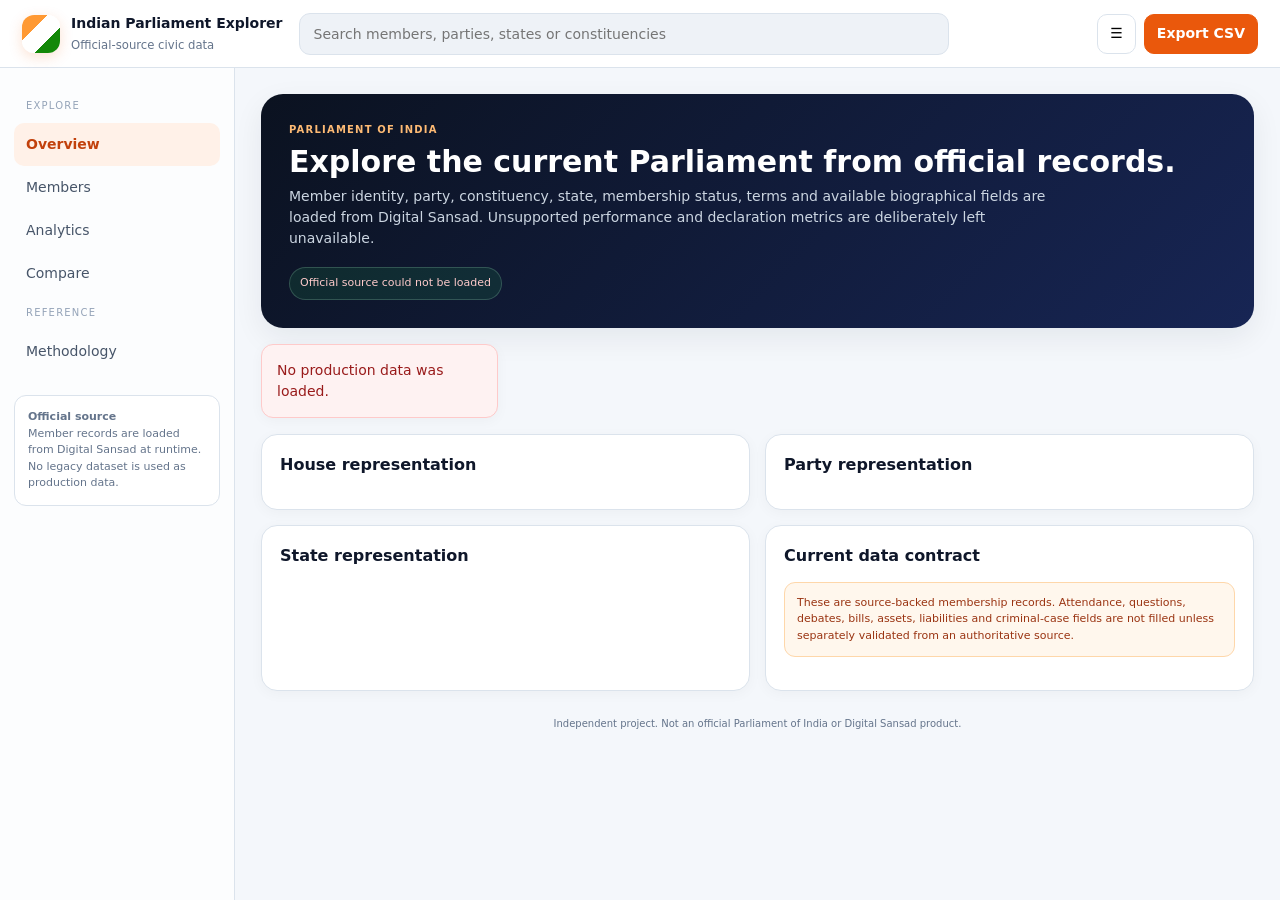
==== index.html @ aabf152f "feat: add parliamentary comparison dashboard" ====
<!doctype html>
<html lang="en">
<head>
<meta charset="utf-8">
<meta name="viewport" content="width=device-width,initial-scale=1">
<meta name="theme-color" content="#0b1220">
<title>Indian Parliament Explorer</title>
<style>
:root{--bg:#f4f7fb;--panel:#fff;--soft:#eef2f7;--text:#0f172a;--muted:#64748b;--line:#dbe3ec;--orange:#ea580c;--blue:#2563eb;--green:#15803d;--red:#dc2626;--shadow:0 10px 30px rgba(15,23,42,.07);--radius:16px}*{box-sizing:border-box}body{margin:0;background:var(--bg);color:var(--text);font:14px/1.5 Inter,system-ui,-apple-system,BlinkMacSystemFont,"Segoe UI",sans-serif}button,input,select{font:inherit}button{cursor:pointer}.top{height:68px;position:sticky;top:0;z-index:20;background:rgba(255,255,255,.94);backdrop-filter:blur(14px);border-bottom:1px solid var(--line);display:flex;align-items:center;gap:16px;padding:0 22px}.brand{display:flex;gap:11px;align-items:center;min-width:245px}.mark{width:38px;height:38px;border-radius:12px;background:linear-gradient(135deg,#ff9933 0 33%,#fff 33% 66%,#138808 66%);box-shadow:0 4px 14px rgba(234,88,12,.18)}.brand strong{display:block}.brand small{color:var(--muted)}.search{flex:1;max-width:650px}.search input{width:100%;height:42px;border:1px solid var(--line);border-radius:11px;background:var(--soft);padding:0 14px;outline:0}.actions{margin-left:auto;display:flex;gap:8px}.btn,.select{height:40px;border:1px solid var(--line);background:#fff;border-radius:10px;padding:0 12px}.btn.primary{background:var(--orange);border-color:var(--orange);color:#fff;font-weight:700}.shell{display:grid;grid-template-columns:235px 1fr;min-height:calc(100vh - 68px)}aside{position:sticky;top:68px;height:calc(100vh - 68px);padding:20px 14px;border-right:1px solid var(--line);background:rgba(255,255,255,.75)}.nav button{width:100%;border:0;background:transparent;text-align:left;padding:11px 12px;border-radius:10px;color:#475569}.nav button.active,.nav button:hover{background:#fff1e8;color:#c2410c;font-weight:700}.nav-label{font-size:10px;text-transform:uppercase;letter-spacing:.12em;color:#94a3b8;padding:10px 12px}.source-note{margin-top:22px;padding:13px;border:1px solid var(--line);background:#fff;border-radius:12px;font-size:11px;color:var(--muted)}main{padding:26px;min-width:0}.view{display:none}.view.active{display:block}.hero{background:linear-gradient(135deg,#0b1220,#172554);color:#fff;border-radius:22px;padding:28px;box-shadow:var(--shadow)}.eyebrow{font-size:10px;font-weight:800;text-transform:uppercase;letter-spacing:.12em;color:#fdba74}.hero h1{font-size:30px;line-height:1.1;margin:8px 0}.hero p{max-width:760px;color:#cbd5e1;margin:0}.status{display:inline-flex;margin-top:18px;padding:7px 10px;border-radius:999px;background:rgba(34,197,94,.12);border:1px solid rgba(187,247,208,.2);color:#bbf7d0;font-size:11px}.grid{display:grid;gap:15px}.kpis{grid-template-columns:repeat(4,1fr);margin:16px 0}.two{grid-template-columns:1fr 1fr}.three{grid-template-columns:repeat(3,1fr)}.card{background:#fff;border:1px solid var(--line);border-radius:var(--radius);padding:18px;box-shadow:0 3px 14px rgba(15,23,42,.035)}.card h2{font-size:16px;margin:0 0 14px}.kpi-label{font-size:10px;text-transform:uppercase;letter-spacing:.08em;color:var(--muted);font-weight:800}.kpi-value{font-size:28px;font-weight:800;margin-top:4px}.kpi-sub{font-size:11px;color:var(--muted)}.bar{display:grid;grid-template-columns:125px 1fr 45px;gap:9px;align-items:center;margin:9px 0;font-size:12px}.compare-row{display:grid;grid-template-columns:minmax(110px,160px) 1fr;gap:10px;align-items:center;margin:11px 0}.compare-name{font-size:11px;font-weight:700;overflow:hidden;text-overflow:ellipsis;white-space:nowrap}.compare-bars{display:grid;gap:6px}.compare-bar{display:grid;grid-template-columns:24px 1fr 28px;gap:6px;align-items:center}.compare-bar-label{font-size:9px;color:var(--muted);font-weight:800}.compare-bar strong{font-size:10px;text-align:right}.unsupported{padding:12px;background:#f8fafc;border:1px dashed var(--line);border-radius:11px;color:var(--muted);font-size:11px}.track{height:8px;background:var(--soft);border-radius:99px;overflow:hidden}.fill{height:100%;background:var(--blue);border-radius:99px}.toolbar{display:flex;flex-wrap:wrap;gap:9px;margin:16px 0}.field{height:39px;border:1px solid var(--line);border-radius:9px;background:#fff;padding:0 10px;min-width:150px}.member-layout{display:grid;grid-template-columns:220px 1fr;gap:15px}.filters label{display:block;font-size:10px;text-transform:uppercase;letter-spacing:.06em;color:var(--muted);font-weight:800;margin:13px 0 6px}.filters input,.filters select{width:100%;height:38px;border:1px solid var(--line);border-radius:9px;background:#fff;padding:0 9px}.table-wrap{overflow:auto;background:#fff;border:1px solid var(--line);border-radius:14px}.table{width:100%;border-collapse:collapse;min-width:850px}.table th{background:#f8fafc;color:var(--muted);font-size:10px;text-transform:uppercase;text-align:left;padding:11px}.table td{padding:11px;border-top:1px solid #edf1f5;font-size:12px}.table tbody tr:hover{background:#fafafa}.pill{display:inline-flex;border-radius:999px;padding:4px 8px;background:#e8eefc;color:#1e40af;font-size:10px;font-weight:800}.cards{display:grid;grid-template-columns:repeat(auto-fill,minmax(240px,1fr));gap:13px}.member{cursor:pointer}.member:hover{transform:translateY(-2px);box-shadow:var(--shadow)}.member-top{display:flex;gap:11px}.avatar{width:45px;height:45px;border-radius:13px;display:grid;place-items:center;background:#172554;color:#fff;font-weight:800;flex:none}.member h3{font-size:14px;margin:0}.muted{color:var(--muted);font-size:11px}.stats{display:grid;grid-template-columns:repeat(3,1fr);gap:7px;margin-top:14px}.stat{background:var(--soft);border-radius:9px;padding:8px;text-align:center}.stat strong{display:block;font-size:15px}.stat span{font-size:9px;color:var(--muted)}.notice{padding:12px;background:#fff7ed;border:1px solid #fed7aa;border-radius:11px;color:#9a3412;font-size:11px;margin-bottom:15px}.method{display:grid;gap:12px}.method div{background:#f8fafc;border:1px solid var(--line);border-radius:11px;padding:14px}.compare{overflow:auto}.compare table{width:100%;border-collapse:collapse}.compare th,.compare td{padding:10px;border-bottom:1px solid var(--line);text-align:center}.compare th:first-child,.compare td:first-child{text-align:left}.empty{text-align:center;padding:40px;color:var(--muted)}.error{background:#fef2f2;border:1px solid #fecaca;color:#991b1b;padding:15px;border-radius:12px}.modal{position:fixed;inset:0;background:rgba(2,6,23,.58);display:none;place-items:center;z-index:40;padding:15px}.modal.open{display:grid}.dialog{width:min(760px,96vw);max-height:90vh;overflow:auto;background:#fff;border-radius:18px}.dialog-head{display:flex;justify-content:space-between;gap:15px;padding:18px;border-bottom:1px solid var(--line)}.dialog-body{padding:20px}.close{border:0;background:var(--soft);border-radius:9px;width:34px;height:34px}.detail{display:grid;grid-template-columns:repeat(3,1fr);gap:9px;margin:17px 0}.detail div{background:var(--soft);padding:11px;border-radius:10px}.detail span{display:block;color:var(--muted);font-size:10px}.footer{text-align:center;color:var(--muted);font-size:10px;margin:25px 0 5px}@media(max-width:1050px){.shell{grid-template-columns:1fr}aside{position:fixed;left:-250px;top:68px;width:235px;z-index:15;transition:.2s}.shell.open aside{left:0}.kpis{grid-template-columns:repeat(2,1fr)}.two,.three,.member-layout{grid-template-columns:1fr}}@media(max-width:650px){.top{height:60px;padding:0 10px}.brand{min-width:auto}.brand small{display:none}.mark{width:32px;height:32px}.top .search{display:none}aside{top:60px;height:calc(100vh - 60px)}main{padding:15px}.hero h1{font-size:24px}.kpis{grid-template-columns:1fr 1fr}.detail{grid-template-columns:1fr 1fr}}

.compare-summary{display:grid;grid-template-columns:repeat(3,1fr);gap:15px;margin:15px 0}.summary-card{background:var(--card);border:1px solid var(--line);border-radius:14px;padding:16px}.summary-card h2{margin:0 0 10px;font-size:15px}.summary-card .muted{margin-bottom:10px}.comparison-list{display:grid;gap:8px}.comparison-item{display:grid;grid-template-columns:minmax(0,1fr) auto;gap:10px;align-items:center;padding:9px 0;border-bottom:1px solid var(--line)}.comparison-item:last-child{border-bottom:0}.comparison-item strong{font-size:13px}.comparison-counts{font-size:11px;color:var(--muted);white-space:nowrap}.comparison-empty{color:var(--muted);font-size:12px;padding:8px 0}@media(max-width:900px){.compare-summary{grid-template-columns:1fr 1fr}}@media(max-width:650px){.compare-summary{grid-template-columns:1fr}}
</style>
</head>
<body>
<header class="top"><div class="brand"><div class="mark"></div><div><strong>Indian Parliament Explorer</strong><small>Official-source civic data</small></div></div><div class="search"><input id="globalSearch" placeholder="Search members, parties, states or constituencies"></div><div class="actions"><button class="btn" id="menu">☰</button><button class="btn primary" id="export">Export CSV</button></div></header>
<div class="shell" id="shell"><aside><nav class="nav"><div class="nav-label">Explore</div><button class="active" data-view="overview">Overview</button><button data-view="members">Members</button><button data-view="analytics">Analytics</button><button data-view="compare">Compare</button><div class="nav-label">Reference</div><button data-view="methodology">Methodology</button></nav><div class="source-note"><strong>Official source</strong><br>Member records are loaded from Digital Sansad at runtime. No legacy dataset is used as production data.</div></aside><main>
<section id="overview" class="view active"><div class="hero"><div class="eyebrow">Parliament of India</div><h1>Explore the current Parliament from official records.</h1><p>Member identity, party, constituency, state, membership status, terms and available biographical fields are loaded from Digital Sansad. Unsupported performance and declaration metrics are deliberately left unavailable.</p><div id="sourceStatus" class="status">Loading official Digital Sansad data…</div></div><div id="kpis" class="grid kpis"></div><div class="grid two"><div class="card"><h2>House representation</h2><div id="houseBars"></div></div><div class="card"><h2>Party representation</h2><div id="partyBars"></div></div></div><div class="grid two" style="margin-top:15px"><div class="card"><h2>State representation</h2><div id="stateBars"></div></div><div class="card"><h2>Current data contract</h2><div class="notice">These are source-backed membership records. Attendance, questions, debates, bills, assets, liabilities and criminal-case fields are not filled unless separately validated from an authoritative source.</div><div id="coverage"></div></div></div></section>
<section id="members" class="view"><div class="eyebrow">Directory</div><h1>Members</h1><div class="toolbar"><select id="houseFilter" class="field"><option value="">All houses</option><option>Lok Sabha</option><option>Rajya Sabha</option></select><select id="partyFilter" class="field"><option value="">All parties</option></select><select id="stateFilter" class="field"><option value="">All states/UTs</option></select><select id="sortFilter" class="field"><option value="name">Name</option><option value="party">Party</option><option value="state">State</option><option value="house">House</option></select><button id="reset" class="btn">Reset</button></div><div class="notice">Showing only fields returned by the official member sources. Search and filters operate on the official dataset loaded for this session.</div><div id="memberResults"></div></section>
<section id="analytics" class="view"><div class="eyebrow">Calculated from official records</div><h1>Analytics</h1><div class="notice">All figures in this view are calculated from the official member records loaded for this session. They are derived statistics, not separately sourced parliamentary facts.</div><div class="grid three"><div class="card"><h2>Gender by House</h2><div id="genderByHouse"></div></div><div class="card"><h2>Age distribution</h2><div id="ageDistribution"></div></div><div class="card"><h2>House mix</h2><div id="houseMix"></div></div></div><div class="grid two" style="margin-top:15px"><div class="card"><h2>Party representation by House</h2><div id="partyByHouse"></div></div><div class="card"><h2>State/UT representation by House</h2><div id="stateByHouse"></div></div></div><div class="card" style="margin-top:15px"><h2>Top parties</h2><div id="topParties"></div></div><div class="card" style="margin-top:15px"><h2>Unsupported dimensions</h2><div id="unsupportedAnalytics" class="unsupported"></div></div></section>
<section id="compare" class="view"><div class="eyebrow">Parliament-wide comparison</div><h1>Compare Houses</h1><div class="notice">All counts below are calculated from the official member records loaded for this session. They describe representation in the loaded records and do not classify majority, opposition, elected or nominated status.</div><div id="comparisonSummary" class="compare-summary"></div><div class="card"><h2>Compare individual members</h2><div class="muted">Select up to four members for a source-backed side-by-side comparison.</div><div id="comparePickers" class="grid two"></div></div><div id="compareResult" class="card" style="margin-top:15px"></div></section>
<section id="methodology" class="view"><div class="eyebrow">Provenance</div><h1>Methodology</h1><div class="method"><div><strong>Primary source</strong><br>Digital Sansad Lok Sabha member directory and official member API; Digital Sansad Rajya Sabha sitting-member directory/API.</div><div><strong>Retrieval</strong><br><span id="retrievedAt">—</span></div><div><strong>Coverage</strong><br>18th Lok Sabha sitting members and current sitting Rajya Sabha members returned by the official endpoints.</div><div><strong>Source-backed fields</strong><br>Name, house, party, state/UT, constituency where supplied, membership status, terms and available biographical fields.</div><div><strong>Unavailable fields</strong><br>Attendance, questions, debates, bills, assets, liabilities and criminal cases remain null unless separately validated from authoritative source records.</div><div><strong>Derived values</strong><br>Counts, shares, rankings and comparisons shown by the application are calculated from the loaded official member records and are not presented as directly sourced facts.</div><div><strong>Archive</strong><br><code>legacy.html</code> is retained only as an archival copy of the previous application and is not used by the production data loader.</div></div></section>
<div class="footer">Independent project. Not an official Parliament of India or Digital Sansad product.</div></main></div>
<div class="modal" id="modal"><div class="dialog"><div class="dialog-head"><div><strong id="modalName"></strong><div id="modalMeta" class="muted"></div></div><button class="close" id="close">×</button></div><div class="dialog-body" id="modalBody"></div></div></div>
<script src="data/official-loader.js"></script>
<script>
const state={members:[],filtered:[],selected:[]};
const $=s=>document.querySelector(s);const esc=v=>String(v??'—').replace(/[&<>"']/g,c=>({'&':'&amp;','<':'&lt;','>':'&gt;','"':'&quot;',"'":'&#039;'}[c]));
const initials=n=>String(n||'—').split(/\s+/).filter(Boolean).map(x=>x[0]).join('').slice(0,2).toUpperCase();
const countBy=(arr,key)=>arr.reduce((o,x)=>(o[x[key]]=(o[x[key]]||0)+1,o),{});
function bars(target,entries,max){$(target).innerHTML=entries.map(([label,n])=>`<div class="bar"><span title="${esc(label)}">${esc(label)}</span><div class="track"><div class="fill" style="width:${max?Math.round(n/max*100):0}%"></div></div><strong>${n}</strong></div>`).join('')||'<div class="muted">No data</div>'}
function renderOverview(){const m=state.members,h=countBy(m,'house'),p=countBy(m,'party'),s=countBy(m,'state'),g=countBy(m,'gender');$('#kpis').innerHTML=[['Total members',m.length,'Official records loaded'],['Lok Sabha',h['Lok Sabha']||0,'18th Lok Sabha'],['Rajya Sabha',h['Rajya Sabha']||0,'Current sitting members'],['Women',g.Female||0,'Gender field returned by source']].map(x=>`<div class="card"><div class="kpi-label">${x[0]}</div><div class="kpi-value">${x[1]}</div><div class="kpi-sub">${x[2]}</div></div>`).join('');bars('#houseBars',Object.entries(h),Math.max(...Object.values(h),1));bars('#partyBars',Object.entries(p).sort((a,b)=>b[1]-a[1]).slice(0,10),Math.max(...Object.values(p),1));bars('#stateBars',Object.entries(s).sort((a,b)=>b[1]-a[1]).slice(0,10),Math.max(...Object.values(s),1));$('#coverage').innerHTML=`<div class="muted">${esc(state.coverage.lokSabha)}</div><div class="muted">${esc(state.coverage.rajyaSabha)}</div>`}
function compareRows(target,rows,max){$(target).innerHTML=rows.map(([label,ls,rs])=>{const left=Math.round(ls/max*100),right=Math.round(rs/max*100);return '<div class="compare-row"><div class="compare-name" title="'+esc(label)+'">'+esc(label)+'</div><div class="compare-bars"><div class="compare-bar"><span class="compare-bar-label">LS</span><div class="track"><div class="fill" style="width:'+left+'%"></div></div><strong>'+ls+'</strong></div><div class="compare-bar"><span class="compare-bar-label">RS</span><div class="track"><div class="fill" style="width:'+right+'%"></div></div><strong>'+rs+'</strong></div></div></div>'}).join('')||'<div class="muted">No data</div>'}
function splitByHouse(arr,key,limit){const totals=countBy(arr,key);return Object.entries(totals).filter(([label])=>label&&label!=='—').sort((a,b)=>b[1]-a[1]).slice(0,limit).map(([label])=>[label,arr.filter(x=>x.house==='Lok Sabha'&&x[key]===label).length,arr.filter(x=>x.house==='Rajya Sabha'&&x[key]===label).length])}
function ageBucket(age){const n=Number(age);if(!Number.isFinite(n)||n<0||n>120)return null;if(n<30)return '<30';if(n<40)return '30–39';if(n<50)return '40–49';if(n<60)return '50–59';if(n<70)return '60–69';return '70+'}
function renderAnalytics(){const m=state.members,h=countBy(m,'house'),p=countBy(m,'party'),ages={};m.forEach(x=>{const bucket=ageBucket(x.age);if(bucket)ages[bucket]=(ages[bucket]||0)+1});const genderRows=splitByHouse(m,'gender',6);const partyRows=splitByHouse(m,'party',10);const stateRows=splitByHouse(m,'state',10);bars('#ageDistribution',Object.entries(ages),Math.max(...Object.values(ages),1));bars('#houseMix',Object.entries(h),Math.max(...Object.values(h),1));bars('#topParties',Object.entries(p).sort((a,b)=>b[1]-a[1]).slice(0,15),Math.max(...Object.values(p),1));compareRows('#genderByHouse',genderRows,Math.max(...genderRows.flatMap(r=>r.slice(1)),1));compareRows('#partyByHouse',partyRows,Math.max(...partyRows.flatMap(r=>r.slice(1)),1));compareRows('#stateByHouse',stateRows,Math.max(...stateRows.flatMap(r=>r.slice(1)),1));$('#unsupportedAnalytics').textContent='Elected-versus-nominated status and majority/opposition groupings are not shown because the current normalized official-source data contract does not provide a verified field for those dimensions.'}
function populateFilters(){const p=[...new Set(state.members.map(x=>x.party).filter(Boolean))].sort();const s=[...new Set(state.members.map(x=>x.state).filter(Boolean))].sort();$('#partyFilter').innerHTML='<option value="">All parties</option>'+p.map(x=>`<option>${esc(x)}</option>`).join('');$('#stateFilter').innerHTML='<option value="">All states/UTs</option>'+s.map(x=>`<option>${esc(x)}</option>`).join('');renderComparePickers()}
function applyFilters(){const q=$('#globalSearch').value.trim().toLowerCase(),house=$('#houseFilter').value,party=$('#partyFilter').value,st=$('#stateFilter').value,sort=$('#sortFilter').value;state.filtered=state.members.filter(m=>(!q||[m.name,m.party,m.state,m.constituency,m.house].some(v=>String(v).toLowerCase().includes(q)))&&(!house||m.house===house)&&(!party||m.party===party)&&(!st||m.state===st)).sort((a,b)=>String(a[sort]??'').localeCompare(String(b[sort]??'')));renderMembers()}
function renderMembers(){const rows=state.filtered;$('#memberResults').innerHTML=rows.length?`<div class="table-wrap"><table class="table"><thead><tr><th>#</th><th>Member</th><th>House</th><th>Party</th><th>State/UT</th><th>Constituency</th><th>Status</th><th>Terms</th></tr></thead><tbody>${rows.map((m,i)=>`<tr data-id="${esc(m.id)}"><td>${i+1}</td><td><strong>${esc(m.name)}</strong><div class="muted">${esc(m.profession)}</div></td><td><span class="pill">${esc(m.house)}</span></td><td>${esc(m.party)}</td><td>${esc(m.state)}</td><td>${esc(m.constituency)}</td><td>${esc(m.status)}</td><td>${esc(m.termList)}</td></tr>`).join('')}</tbody></table></div><div class="muted" style="padding:10px">${rows.length} official records</div>`:'<div class="card empty">No official records match these filters.</div>'}
function renderComparePickers(){const html=[0,1,2,3].map(i=>`<div class="card"><label class="muted">Member ${i+1}</label><select class="field comparePick" data-index="${i}" style="width:100%;margin-top:6px"><option value="">Select member</option>${state.members.map(m=>`<option value="${esc(m.id)}">${esc(m.name)} · ${esc(m.house)}</option>`).join('')}</select></div>`).join('');$('#comparePickers').innerHTML=html;document.querySelectorAll('.comparePick').forEach(x=>x.addEventListener('change',renderCompare))}
function renderComparisonSummary(){const m=state.members;const party={};const stateCounts={};m.forEach(x=>{const key=x.party&&x.party!=='—'?x.party:'Unspecified';const place=x.state&&x.state!=='—'?x.state:'Unspecified';party[key]??={ls:0,rs:0};stateCounts[place]??={ls:0,rs:0};if(x.house==='Lok Sabha'){party[key].ls++;stateCounts[place].ls++}else if(x.house==='Rajya Sabha'){party[key].rs++;stateCounts[place].rs++}});const both=Object.entries(party).filter(([,v])=>v.ls>0&&v.rs>0).sort((a,b)=>(b[1].ls+b[1].rs)-(a[1].ls+a[1].rs));const one=Object.entries(party).filter(([,v])=>(v.ls===0)!==(v.rs===0)).sort((a,b)=>(b[1].ls+b[1].rs)-(a[1].ls+a[1].rs));const places=Object.entries(stateCounts).sort((a,b)=>(b[1].ls+b[1].rs)-(a[1].ls+a[1].rs)).slice(0,12);const average=house=>{const values=m.filter(x=>x.house===house).map(x=>Number(x.age)).filter(Number.isFinite);return values.length?(values.reduce((a,b)=>a+b,0)/values.length).toFixed(1):'—'};const termSummary=house=>{const values=m.filter(x=>x.house===house).map(x=>Number(x.terms)).filter(Number.isFinite);return values.length?(values.reduce((a,b)=>a+b,0)/values.length).toFixed(1):'—'};const list=(items,mode)=>items.length?items.map(([name,v])=>{const total=v.ls+v.rs;const detail=mode==='party'?(v.ls&&v.rs?'Both Houses':v.ls?'Lok Sabha only':'Rajya Sabha only'):'LS '+v.ls+' · RS '+v.rs+' · Total '+total;return '<div class="comparison-item"><strong>'+esc(name)+'</strong><span class="comparison-counts">'+detail+'</span></div>'}).join(''):'<div class="comparison-empty">No records available.</div>';$('#comparisonSummary').innerHTML='<div class="summary-card"><h2>Parties in both Houses</h2><div class="muted">'+both.length+' parties represented in the loaded records.</div><div class="comparison-list">'+list(both,'party')+'</div></div><div class="summary-card"><h2>Single-House parties</h2><div class="muted">'+one.length+' parties represented in only one House.</div><div class="comparison-list">'+list(one,'party')+'</div></div><div class="summary-card"><h2>State/UT representation</h2><div class="muted">Top loaded state/UT counts by House.</div><div class="comparison-list">'+list(places,'state')+'</div></div><div class="summary-card"><h2>Average age</h2><div class="muted">Calculated only where age is numeric.</div><div class="comparison-list"><div class="comparison-item"><strong>Lok Sabha</strong><span class="comparison-counts">'+average('Lok Sabha')+'</span></div><div class="comparison-item"><strong>Rajya Sabha</strong><span class="comparison-counts">'+average('Rajya Sabha')+'</span></div></div></div><div class="summary-card"><h2>Average terms</h2><div class="muted">Calculated only where term count is numeric.</div><div class="comparison-list"><div class="comparison-item"><strong>Lok Sabha</strong><span class="comparison-counts">'+termSummary('Lok Sabha')+'</span></div><div class="comparison-item"><strong>Rajya Sabha</strong><span class="comparison-counts">'+termSummary('Rajya Sabha')+'</span></div></div></div>';} 
function renderCompare(){const ids=[...document.querySelectorAll('.comparePick')].map(x=>x.value).filter(Boolean);const ms=ids.map(id=>state.members.find(m=>m.id===id)).filter(Boolean);state.selected=ms;if(!ms.length){$('#compareResult').innerHTML='<div class="empty">Select members above to compare official records.</div>';return}const fields=[['House','house'],['Party','party'],['State/UT','state'],['Constituency','constituency'],['Status','status'],['Terms','termList'],['Age','age'],['Gender','gender'],['Profession','profession'],['Education','education']];$('#compareResult').innerHTML=`<div class="compare"><table><thead><tr><th>Field</th>${ms.map(m=>`<th>${esc(m.name)}</th>`).join('')}</tr></thead><tbody>${fields.map(([label,key])=>`<tr><td><strong>${label}</strong></td>${ms.map(m=>`<td>${esc(m[key])}</td>`).join('')}</tr>`).join('')}</tbody></table></div>`}
function openMember(id){const m=state.members.find(x=>x.id===id);if(!m)return;$('#modalName').textContent=m.name;$('#modalMeta').textContent=`${m.house} · ${m.party} · ${m.state}`;$('#modalBody').innerHTML=`<div class="member-top"><div class="avatar">${initials(m.name)}</div><div><strong>${esc(m.name)}</strong><div class="muted">${esc(m.constituency)} · ${esc(m.status)}</div></div></div><div class="detail">${[['Party',m.party],['State/UT',m.state],['Terms',m.termList],['Age',m.age],['Gender',m.gender],['Profession',m.profession],['Education',m.education],['Attendance','Unavailable'],['Assets','Unavailable']].map(x=>`<div><span>${x[0]}</span><strong>${esc(x[1])}</strong></div>`).join('')}</div>${m.officialProfile?`<a class="btn primary" href="${esc(m.officialProfile)}" target="_blank" rel="noreferrer">Official profile</a>`:''}`;$('#modal').classList.add('open')}
function exportCsv(){const cols=['id','house','name','party','state','constituency','status','terms','termList','age','gender','profession','education'];const csv=[cols.join(','),...state.filtered.map(m=>cols.map(k=>`"${String(m[k]??'').replace(/"/g,'""')}"`).join(','))].join('\n');const a=document.createElement('a');a.href=URL.createObjectURL(new Blob([csv],{type:'text/csv'}));a.download='indian-parliament-official-members.csv';a.click();URL.revokeObjectURL(a.href)}
function switchView(name){document.querySelectorAll('.view').forEach(v=>v.classList.toggle('active',v.id===name));document.querySelectorAll('.nav button').forEach(b=>b.classList.toggle('active',b.dataset.view===name));if(name==='analytics')renderAnalytics();if(name==='compare'){renderComparisonSummary();renderCompare();}$('#shell').classList.remove('open')}
document.querySelectorAll('.nav button').forEach(b=>b.addEventListener('click',()=>switchView(b.dataset.view)));$('#globalSearch').addEventListener('input',applyFilters);['houseFilter','partyFilter','stateFilter','sortFilter'].forEach(id=>$('#'+id).addEventListener('change',applyFilters));$('#reset').addEventListener('click',()=>{['globalSearch','houseFilter','partyFilter','stateFilter'].forEach(id=>$('#'+id).value='');$('#sortFilter').value='name';applyFilters()});$('#export').addEventListener('click',exportCsv);$('#menu').addEventListener('click',()=>$('#shell').classList.toggle('open'));$('#close').addEventListener('click',()=>$('#modal').classList.remove('open'));$('#modal').addEventListener('click',e=>{if(e.target.id==='modal')$('#modal').classList.remove('open')});$('#memberResults').addEventListener('click',e=>{const row=e.target.closest('tr[data-id]');if(row)openMember(row.dataset.id)});
(async()=>{try{const data=await ParliamentData.load();state.members=data.members;state.filtered=[...data.members];state.retrievedAt=data.retrievedAt;state.coverage=data.coverage;$('#sourceStatus').textContent=`Official Digital Sansad data loaded · ${new Date(data.retrievedAt).toLocaleString()}`;$('#retrievedAt').textContent=new Date(data.retrievedAt).toLocaleString();populateFilters();renderOverview();renderMembers()}catch(error){$('#sourceStatus').textContent='Official source could not be loaded';$('#sourceStatus').style.color='#fecaca';$('#memberResults').innerHTML=`<div class="error"><strong>Official data unavailable.</strong><br>${esc(error.message)}<br><br>The explorer will not silently fall back to the archived dataset.</div>`;$('#kpis').innerHTML='<div class="card error">No production data was loaded.</div>'}})();
</script>
</body>
</html>
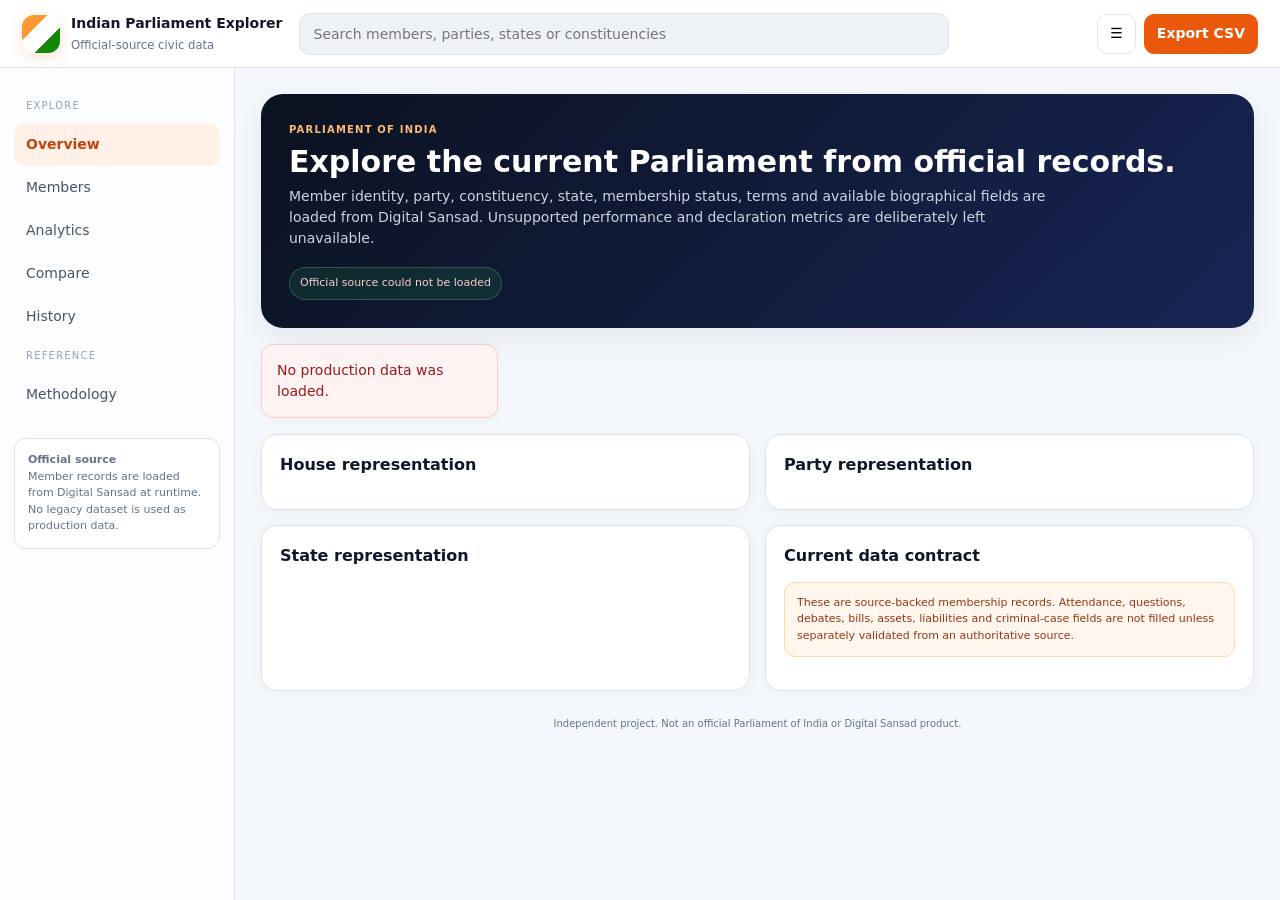
==== commit 4e27e08d: "feat: add historical parliament reference layer" ====
--- a/index.html
+++ b/index.html
@@ -9,16 +9,16 @@
 :root{--bg:#f4f7fb;--panel:#fff;--soft:#eef2f7;--text:#0f172a;--muted:#64748b;--line:#dbe3ec;--orange:#ea580c;--blue:#2563eb;--green:#15803d;--red:#dc2626;--shadow:0 10px 30px rgba(15,23,42,.07);--radius:16px}*{box-sizing:border-box}body{margin:0;background:var(--bg);color:var(--text);font:14px/1.5 Inter,system-ui,-apple-system,BlinkMacSystemFont,"Segoe UI",sans-serif}button,input,select{font:inherit}button{cursor:pointer}.top{height:68px;position:sticky;top:0;z-index:20;background:rgba(255,255,255,.94);backdrop-filter:blur(14px);border-bottom:1px solid var(--line);display:flex;align-items:center;gap:16px;padding:0 22px}.brand{display:flex;gap:11px;align-items:center;min-width:245px}.mark{width:38px;height:38px;border-radius:12px;background:linear-gradient(135deg,#ff9933 0 33%,#fff 33% 66%,#138808 66%);box-shadow:0 4px 14px rgba(234,88,12,.18)}.brand strong{display:block}.brand small{color:var(--muted)}.search{flex:1;max-width:650px}.search input{width:100%;height:42px;border:1px solid var(--line);border-radius:11px;background:var(--soft);padding:0 14px;outline:0}.actions{margin-left:auto;display:flex;gap:8px}.btn,.select{height:40px;border:1px solid var(--line);background:#fff;border-radius:10px;padding:0 12px}.btn.primary{background:var(--orange);border-color:var(--orange);color:#fff;font-weight:700}.shell{display:grid;grid-template-columns:235px 1fr;min-height:calc(100vh - 68px)}aside{position:sticky;top:68px;height:calc(100vh - 68px);padding:20px 14px;border-right:1px solid var(--line);background:rgba(255,255,255,.75)}.nav button{width:100%;border:0;background:transparent;text-align:left;padding:11px 12px;border-radius:10px;color:#475569}.nav button.active,.nav button:hover{background:#fff1e8;color:#c2410c;font-weight:700}.nav-label{font-size:10px;text-transform:uppercase;letter-spacing:.12em;color:#94a3b8;padding:10px 12px}.source-note{margin-top:22px;padding:13px;border:1px solid var(--line);background:#fff;border-radius:12px;font-size:11px;color:var(--muted)}main{padding:26px;min-width:0}.view{display:none}.view.active{display:block}.hero{background:linear-gradient(135deg,#0b1220,#172554);color:#fff;border-radius:22px;padding:28px;box-shadow:var(--shadow)}.eyebrow{font-size:10px;font-weight:800;text-transform:uppercase;letter-spacing:.12em;color:#fdba74}.hero h1{font-size:30px;line-height:1.1;margin:8px 0}.hero p{max-width:760px;color:#cbd5e1;margin:0}.status{display:inline-flex;margin-top:18px;padding:7px 10px;border-radius:999px;background:rgba(34,197,94,.12);border:1px solid rgba(187,247,208,.2);color:#bbf7d0;font-size:11px}.grid{display:grid;gap:15px}.kpis{grid-template-columns:repeat(4,1fr);margin:16px 0}.two{grid-template-columns:1fr 1fr}.three{grid-template-columns:repeat(3,1fr)}.card{background:#fff;border:1px solid var(--line);border-radius:var(--radius);padding:18px;box-shadow:0 3px 14px rgba(15,23,42,.035)}.card h2{font-size:16px;margin:0 0 14px}.kpi-label{font-size:10px;text-transform:uppercase;letter-spacing:.08em;color:var(--muted);font-weight:800}.kpi-value{font-size:28px;font-weight:800;margin-top:4px}.kpi-sub{font-size:11px;color:var(--muted)}.bar{display:grid;grid-template-columns:125px 1fr 45px;gap:9px;align-items:center;margin:9px 0;font-size:12px}.compare-row{display:grid;grid-template-columns:minmax(110px,160px) 1fr;gap:10px;align-items:center;margin:11px 0}.compare-name{font-size:11px;font-weight:700;overflow:hidden;text-overflow:ellipsis;white-space:nowrap}.compare-bars{display:grid;gap:6px}.compare-bar{display:grid;grid-template-columns:24px 1fr 28px;gap:6px;align-items:center}.compare-bar-label{font-size:9px;color:var(--muted);font-weight:800}.compare-bar strong{font-size:10px;text-align:right}.unsupported{padding:12px;background:#f8fafc;border:1px dashed var(--line);border-radius:11px;color:var(--muted);font-size:11px}.track{height:8px;background:var(--soft);border-radius:99px;overflow:hidden}.fill{height:100%;background:var(--blue);border-radius:99px}.toolbar{display:flex;flex-wrap:wrap;gap:9px;margin:16px 0}.field{height:39px;border:1px solid var(--line);border-radius:9px;background:#fff;padding:0 10px;min-width:150px}.member-layout{display:grid;grid-template-columns:220px 1fr;gap:15px}.filters label{display:block;font-size:10px;text-transform:uppercase;letter-spacing:.06em;color:var(--muted);font-weight:800;margin:13px 0 6px}.filters input,.filters select{width:100%;height:38px;border:1px solid var(--line);border-radius:9px;background:#fff;padding:0 9px}.table-wrap{overflow:auto;background:#fff;border:1px solid var(--line);border-radius:14px}.table{width:100%;border-collapse:collapse;min-width:850px}.table th{background:#f8fafc;color:var(--muted);font-size:10px;text-transform:uppercase;text-align:left;padding:11px}.table td{padding:11px;border-top:1px solid #edf1f5;font-size:12px}.table tbody tr:hover{background:#fafafa}.pill{display:inline-flex;border-radius:999px;padding:4px 8px;background:#e8eefc;color:#1e40af;font-size:10px;font-weight:800}.cards{display:grid;grid-template-columns:repeat(auto-fill,minmax(240px,1fr));gap:13px}.member{cursor:pointer}.member:hover{transform:translateY(-2px);box-shadow:var(--shadow)}.member-top{display:flex;gap:11px}.avatar{width:45px;height:45px;border-radius:13px;display:grid;place-items:center;background:#172554;color:#fff;font-weight:800;flex:none}.member h3{font-size:14px;margin:0}.muted{color:var(--muted);font-size:11px}.stats{display:grid;grid-template-columns:repeat(3,1fr);gap:7px;margin-top:14px}.stat{background:var(--soft);border-radius:9px;padding:8px;text-align:center}.stat strong{display:block;font-size:15px}.stat span{font-size:9px;color:var(--muted)}.notice{padding:12px;background:#fff7ed;border:1px solid #fed7aa;border-radius:11px;color:#9a3412;font-size:11px;margin-bottom:15px}.method{display:grid;gap:12px}.method div{background:#f8fafc;border:1px solid var(--line);border-radius:11px;padding:14px}.compare{overflow:auto}.compare table{width:100%;border-collapse:collapse}.compare th,.compare td{padding:10px;border-bottom:1px solid var(--line);text-align:center}.compare th:first-child,.compare td:first-child{text-align:left}.empty{text-align:center;padding:40px;color:var(--muted)}.error{background:#fef2f2;border:1px solid #fecaca;color:#991b1b;padding:15px;border-radius:12px}.modal{position:fixed;inset:0;background:rgba(2,6,23,.58);display:none;place-items:center;z-index:40;padding:15px}.modal.open{display:grid}.dialog{width:min(760px,96vw);max-height:90vh;overflow:auto;background:#fff;border-radius:18px}.dialog-head{display:flex;justify-content:space-between;gap:15px;padding:18px;border-bottom:1px solid var(--line)}.dialog-body{padding:20px}.close{border:0;background:var(--soft);border-radius:9px;width:34px;height:34px}.detail{display:grid;grid-template-columns:repeat(3,1fr);gap:9px;margin:17px 0}.detail div{background:var(--soft);padding:11px;border-radius:10px}.detail span{display:block;color:var(--muted);font-size:10px}.footer{text-align:center;color:var(--muted);font-size:10px;margin:25px 0 5px}@media(max-width:1050px){.shell{grid-template-columns:1fr}aside{position:fixed;left:-250px;top:68px;width:235px;z-index:15;transition:.2s}.shell.open aside{left:0}.kpis{grid-template-columns:repeat(2,1fr)}.two,.three,.member-layout{grid-template-columns:1fr}}@media(max-width:650px){.top{height:60px;padding:0 10px}.brand{min-width:auto}.brand small{display:none}.mark{width:32px;height:32px}.top .search{display:none}aside{top:60px;height:calc(100vh - 60px)}main{padding:15px}.hero h1{font-size:24px}.kpis{grid-template-columns:1fr 1fr}.detail{grid-template-columns:1fr 1fr}}
 
 .compare-summary{display:grid;grid-template-columns:repeat(3,1fr);gap:15px;margin:15px 0}.summary-card{background:var(--card);border:1px solid var(--line);border-radius:14px;padding:16px}.summary-card h2{margin:0 0 10px;font-size:15px}.summary-card .muted{margin-bottom:10px}.comparison-list{display:grid;gap:8px}.comparison-item{display:grid;grid-template-columns:minmax(0,1fr) auto;gap:10px;align-items:center;padding:9px 0;border-bottom:1px solid var(--line)}.comparison-item:last-child{border-bottom:0}.comparison-item strong{font-size:13px}.comparison-counts{font-size:11px;color:var(--muted);white-space:nowrap}.comparison-empty{color:var(--muted);font-size:12px;padding:8px 0}@media(max-width:900px){.compare-summary{grid-template-columns:1fr 1fr}}@media(max-width:650px){.compare-summary{grid-template-columns:1fr}}
-</style>
+.history-grid{display:grid;grid-template-columns:1.35fr .65fr;gap:15px;margin-top:15px}.timeline{display:grid;gap:9px}.timeline-item{display:grid;grid-template-columns:120px 1fr auto;gap:12px;align-items:center;padding:11px 0;border-bottom:1px solid var(--line)}.timeline-item:last-child{border-bottom:0}.timeline-house{font-weight:800;font-size:12px}.timeline-period{color:var(--muted);font-size:11px}.history-link{font-size:11px;color:#1d4ed8;font-weight:700;text-decoration:none}.history-link:hover{text-decoration:underline}.history-fact{padding:12px;background:#f8fafc;border:1px solid var(--line);border-radius:11px;margin-bottom:9px}.history-fact strong{display:block;margin-bottom:3px}.history-source{font-size:10px;color:var(--muted)}@media(max-width:900px){.history-grid{grid-template-columns:1fr}.timeline-item{grid-template-columns:110px 1fr}.timeline-item .history-link{grid-column:2}}@media(max-width:650px){.timeline-item{grid-template-columns:1fr;gap:4px}.timeline-item .history-link{grid-column:auto}}</style>
 </head>
 <body>
 <header class="top"><div class="brand"><div class="mark"></div><div><strong>Indian Parliament Explorer</strong><small>Official-source civic data</small></div></div><div class="search"><input id="globalSearch" placeholder="Search members, parties, states or constituencies"></div><div class="actions"><button class="btn" id="menu">☰</button><button class="btn primary" id="export">Export CSV</button></div></header>
-<div class="shell" id="shell"><aside><nav class="nav"><div class="nav-label">Explore</div><button class="active" data-view="overview">Overview</button><button data-view="members">Members</button><button data-view="analytics">Analytics</button><button data-view="compare">Compare</button><div class="nav-label">Reference</div><button data-view="methodology">Methodology</button></nav><div class="source-note"><strong>Official source</strong><br>Member records are loaded from Digital Sansad at runtime. No legacy dataset is used as production data.</div></aside><main>
+<div class="shell" id="shell"><aside><nav class="nav"><div class="nav-label">Explore</div><button class="active" data-view="overview">Overview</button><button data-view="members">Members</button><button data-view="analytics">Analytics</button><button data-view="compare">Compare</button><button data-view="history">History</button><div class="nav-label">Reference</div><button data-view="methodology">Methodology</button></nav><div class="source-note"><strong>Official source</strong><br>Member records are loaded from Digital Sansad at runtime. No legacy dataset is used as production data.</div></aside><main>
 <section id="overview" class="view active"><div class="hero"><div class="eyebrow">Parliament of India</div><h1>Explore the current Parliament from official records.</h1><p>Member identity, party, constituency, state, membership status, terms and available biographical fields are loaded from Digital Sansad. Unsupported performance and declaration metrics are deliberately left unavailable.</p><div id="sourceStatus" class="status">Loading official Digital Sansad data…</div></div><div id="kpis" class="grid kpis"></div><div class="grid two"><div class="card"><h2>House representation</h2><div id="houseBars"></div></div><div class="card"><h2>Party representation</h2><div id="partyBars"></div></div></div><div class="grid two" style="margin-top:15px"><div class="card"><h2>State representation</h2><div id="stateBars"></div></div><div class="card"><h2>Current data contract</h2><div class="notice">These are source-backed membership records. Attendance, questions, debates, bills, assets, liabilities and criminal-case fields are not filled unless separately validated from an authoritative source.</div><div id="coverage"></div></div></div></section>
 <section id="members" class="view"><div class="eyebrow">Directory</div><h1>Members</h1><div class="toolbar"><select id="houseFilter" class="field"><option value="">All houses</option><option>Lok Sabha</option><option>Rajya Sabha</option></select><select id="partyFilter" class="field"><option value="">All parties</option></select><select id="stateFilter" class="field"><option value="">All states/UTs</option></select><select id="sortFilter" class="field"><option value="name">Name</option><option value="party">Party</option><option value="state">State</option><option value="house">House</option></select><button id="reset" class="btn">Reset</button></div><div class="notice">Showing only fields returned by the official member sources. Search and filters operate on the official dataset loaded for this session.</div><div id="memberResults"></div></section>
 <section id="analytics" class="view"><div class="eyebrow">Calculated from official records</div><h1>Analytics</h1><div class="notice">All figures in this view are calculated from the official member records loaded for this session. They are derived statistics, not separately sourced parliamentary facts.</div><div class="grid three"><div class="card"><h2>Gender by House</h2><div id="genderByHouse"></div></div><div class="card"><h2>Age distribution</h2><div id="ageDistribution"></div></div><div class="card"><h2>House mix</h2><div id="houseMix"></div></div></div><div class="grid two" style="margin-top:15px"><div class="card"><h2>Party representation by House</h2><div id="partyByHouse"></div></div><div class="card"><h2>State/UT representation by House</h2><div id="stateByHouse"></div></div></div><div class="card" style="margin-top:15px"><h2>Top parties</h2><div id="topParties"></div></div><div class="card" style="margin-top:15px"><h2>Unsupported dimensions</h2><div id="unsupportedAnalytics" class="unsupported"></div></div></section>
 <section id="compare" class="view"><div class="eyebrow">Parliament-wide comparison</div><h1>Compare Houses</h1><div class="notice">All counts below are calculated from the official member records loaded for this session. They describe representation in the loaded records and do not classify majority, opposition, elected or nominated status.</div><div id="comparisonSummary" class="compare-summary"></div><div class="card"><h2>Compare individual members</h2><div class="muted">Select up to four members for a source-backed side-by-side comparison.</div><div id="comparePickers" class="grid two"></div></div><div id="compareResult" class="card" style="margin-top:15px"></div></section>
-<section id="methodology" class="view"><div class="eyebrow">Provenance</div><h1>Methodology</h1><div class="method"><div><strong>Primary source</strong><br>Digital Sansad Lok Sabha member directory and official member API; Digital Sansad Rajya Sabha sitting-member directory/API.</div><div><strong>Retrieval</strong><br><span id="retrievedAt">—</span></div><div><strong>Coverage</strong><br>18th Lok Sabha sitting members and current sitting Rajya Sabha members returned by the official endpoints.</div><div><strong>Source-backed fields</strong><br>Name, house, party, state/UT, constituency where supplied, membership status, terms and available biographical fields.</div><div><strong>Unavailable fields</strong><br>Attendance, questions, debates, bills, assets, liabilities and criminal cases remain null unless separately validated from authoritative source records.</div><div><strong>Derived values</strong><br>Counts, shares, rankings and comparisons shown by the application are calculated from the loaded official member records and are not presented as directly sourced facts.</div><div><strong>Archive</strong><br><code>legacy.html</code> is retained only as an archival copy of the previous application and is not used by the production data loader.</div></div></section>
+<section id="history" class="view"><div class="eyebrow">Historical reference</div><h1>Parliament history</h1><div class="notice">This history layer is an index to authoritative parliamentary archives. The chronology below records Lok Sabha periods and official archive links; it does not reproduce an unvalidated historical membership or election dataset.</div><div class="history-grid"><div class="card"><h2>Lok Sabha timeline</h2><div id="lokSabhaTimeline" class="timeline"><div class="muted">Loading historical archive…</div></div></div><div class="card"><h2>Rajya Sabha since 1952</h2><div id="rajyaSabhaHistory"></div></div></div><div class="card" style="margin-top:15px"><h2>Historical sources</h2><div id="historySources" class="method"></div></div></section><section id="methodology" class="view"><div class="eyebrow">Provenance</div><h1>Methodology</h1><div class="method"><div><strong>Primary source</strong><br>Digital Sansad Lok Sabha member directory and official member API; Digital Sansad Rajya Sabha sitting-member directory/API.</div><div><strong>Retrieval</strong><br><span id="retrievedAt">—</span></div><div><strong>Coverage</strong><br>18th Lok Sabha sitting members and current sitting Rajya Sabha members returned by the official endpoints.</div><div><strong>Source-backed fields</strong><br>Name, house, party, state/UT, constituency where supplied, membership status, terms and available biographical fields.</div><div><strong>Unavailable fields</strong><br>Attendance, questions, debates, bills, assets, liabilities and criminal cases remain null unless separately validated from authoritative source records.</div><div><strong>Derived values</strong><br>Counts, shares, rankings and comparisons shown by the application are calculated from the loaded official member records and are not presented as directly sourced facts.</div><div><strong>Historical reference layer</strong><br>Historical chronology and archive links are maintained in <code>data/history.json</code>. The application does not treat those archives as an embedded historical member dataset; current member records remain the separate runtime source.</div><div><strong>Archive</strong><br><code>legacy.html</code> is retained only as an archival copy of the previous application and is not used by the production data loader.</div></div></section>
 <div class="footer">Independent project. Not an official Parliament of India or Digital Sansad product.</div></main></div>
 <div class="modal" id="modal"><div class="dialog"><div class="dialog-head"><div><strong id="modalName"></strong><div id="modalMeta" class="muted"></div></div><button class="close" id="close">×</button></div><div class="dialog-body" id="modalBody"></div></div></div>
 <script src="data/official-loader.js"></script>
@@ -28,6 +28,16 @@
 const initials=n=>String(n||'—').split(/\s+/).filter(Boolean).map(x=>x[0]).join('').slice(0,2).toUpperCase();
 const countBy=(arr,key)=>arr.reduce((o,x)=>(o[x[key]]=(o[x[key]]||0)+1,o),{});
 function bars(target,entries,max){$(target).innerHTML=entries.map(([label,n])=>`<div class="bar"><span title="${esc(label)}">${esc(label)}</span><div class="track"><div class="fill" style="width:${max?Math.round(n/max*100):0}%"></div></div><strong>${n}</strong></div>`).join('')||'<div class="muted">No data</div>'}
+function loadHistory(){
+  return fetch("data/history.json",{cache:"no-store"}).then(response=>{
+    if(!response.ok) throw new Error("historical archive metadata unavailable");
+    return response.json();
+  }).then(data=>{
+    $("#lokSabhaTimeline").innerHTML=data.lokSabha.map(x=>'<div class="timeline-item"><span class="timeline-house">'+esc(x.house)+'</span><span class="timeline-period">'+esc(x.period)+'</span><a class="history-link" href="'+esc(x.archiveUrl)+'" target="_blank" rel="noreferrer">Official archive</a></div>').join("");
+    $("#rajyaSabhaHistory").innerHTML=[["Constituted",data.rajyaSabha.constituted],["First sitting",data.rajyaSabha.firstSitting],["House model",data.rajyaSabha.model]].map(x=>'<div class="history-fact"><strong>'+esc(x[0])+'</strong><div class="history-source">'+esc(x[1])+'</div></div>').join("")+'<a class="btn primary" href="'+esc(data.rajyaSabha.historyUrl)+'" target="_blank" rel="noreferrer">Rajya Sabha history publication</a> <a class="btn" href="'+esc(data.rajyaSabha.faqUrl)+'" target="_blank" rel="noreferrer">Official FAQ</a>';
+    $("#historySources").innerHTML=data.sources.map(x=>'<div><strong>'+esc(x.name)+'</strong><br><a class="history-link" href="'+esc(x.url)+'" target="_blank" rel="noreferrer">'+esc(x.url)+'</a></div>').join("");
+  });
+}
 function renderOverview(){const m=state.members,h=countBy(m,'house'),p=countBy(m,'party'),s=countBy(m,'state'),g=countBy(m,'gender');$('#kpis').innerHTML=[['Total members',m.length,'Official records loaded'],['Lok Sabha',h['Lok Sabha']||0,'18th Lok Sabha'],['Rajya Sabha',h['Rajya Sabha']||0,'Current sitting members'],['Women',g.Female||0,'Gender field returned by source']].map(x=>`<div class="card"><div class="kpi-label">${x[0]}</div><div class="kpi-value">${x[1]}</div><div class="kpi-sub">${x[2]}</div></div>`).join('');bars('#houseBars',Object.entries(h),Math.max(...Object.values(h),1));bars('#partyBars',Object.entries(p).sort((a,b)=>b[1]-a[1]).slice(0,10),Math.max(...Object.values(p),1));bars('#stateBars',Object.entries(s).sort((a,b)=>b[1]-a[1]).slice(0,10),Math.max(...Object.values(s),1));$('#coverage').innerHTML=`<div class="muted">${esc(state.coverage.lokSabha)}</div><div class="muted">${esc(state.coverage.rajyaSabha)}</div>`}
 function compareRows(target,rows,max){$(target).innerHTML=rows.map(([label,ls,rs])=>{const left=Math.round(ls/max*100),right=Math.round(rs/max*100);return '<div class="compare-row"><div class="compare-name" title="'+esc(label)+'">'+esc(label)+'</div><div class="compare-bars"><div class="compare-bar"><span class="compare-bar-label">LS</span><div class="track"><div class="fill" style="width:'+left+'%"></div></div><strong>'+ls+'</strong></div><div class="compare-bar"><span class="compare-bar-label">RS</span><div class="track"><div class="fill" style="width:'+right+'%"></div></div><strong>'+rs+'</strong></div></div></div>'}).join('')||'<div class="muted">No data</div>'}
 function splitByHouse(arr,key,limit){const totals=countBy(arr,key);return Object.entries(totals).filter(([label])=>label&&label!=='—').sort((a,b)=>b[1]-a[1]).slice(0,limit).map(([label])=>[label,arr.filter(x=>x.house==='Lok Sabha'&&x[key]===label).length,arr.filter(x=>x.house==='Rajya Sabha'&&x[key]===label).length])}
@@ -41,7 +51,7 @@
 function renderCompare(){const ids=[...document.querySelectorAll('.comparePick')].map(x=>x.value).filter(Boolean);const ms=ids.map(id=>state.members.find(m=>m.id===id)).filter(Boolean);state.selected=ms;if(!ms.length){$('#compareResult').innerHTML='<div class="empty">Select members above to compare official records.</div>';return}const fields=[['House','house'],['Party','party'],['State/UT','state'],['Constituency','constituency'],['Status','status'],['Terms','termList'],['Age','age'],['Gender','gender'],['Profession','profession'],['Education','education']];$('#compareResult').innerHTML=`<div class="compare"><table><thead><tr><th>Field</th>${ms.map(m=>`<th>${esc(m.name)}</th>`).join('')}</tr></thead><tbody>${fields.map(([label,key])=>`<tr><td><strong>${label}</strong></td>${ms.map(m=>`<td>${esc(m[key])}</td>`).join('')}</tr>`).join('')}</tbody></table></div>`}
 function openMember(id){const m=state.members.find(x=>x.id===id);if(!m)return;$('#modalName').textContent=m.name;$('#modalMeta').textContent=`${m.house} · ${m.party} · ${m.state}`;$('#modalBody').innerHTML=`<div class="member-top"><div class="avatar">${initials(m.name)}</div><div><strong>${esc(m.name)}</strong><div class="muted">${esc(m.constituency)} · ${esc(m.status)}</div></div></div><div class="detail">${[['Party',m.party],['State/UT',m.state],['Terms',m.termList],['Age',m.age],['Gender',m.gender],['Profession',m.profession],['Education',m.education],['Attendance','Unavailable'],['Assets','Unavailable']].map(x=>`<div><span>${x[0]}</span><strong>${esc(x[1])}</strong></div>`).join('')}</div>${m.officialProfile?`<a class="btn primary" href="${esc(m.officialProfile)}" target="_blank" rel="noreferrer">Official profile</a>`:''}`;$('#modal').classList.add('open')}
 function exportCsv(){const cols=['id','house','name','party','state','constituency','status','terms','termList','age','gender','profession','education'];const csv=[cols.join(','),...state.filtered.map(m=>cols.map(k=>`"${String(m[k]??'').replace(/"/g,'""')}"`).join(','))].join('\n');const a=document.createElement('a');a.href=URL.createObjectURL(new Blob([csv],{type:'text/csv'}));a.download='indian-parliament-official-members.csv';a.click();URL.revokeObjectURL(a.href)}
-function switchView(name){document.querySelectorAll('.view').forEach(v=>v.classList.toggle('active',v.id===name));document.querySelectorAll('.nav button').forEach(b=>b.classList.toggle('active',b.dataset.view===name));if(name==='analytics')renderAnalytics();if(name==='compare'){renderComparisonSummary();renderCompare();}$('#shell').classList.remove('open')}
+function switchView(name){document.querySelectorAll('.view').forEach(v=>v.classList.toggle('active',v.id===name));document.querySelectorAll('.nav button').forEach(b=>b.classList.toggle('active',b.dataset.view===name));if(name==='analytics')renderAnalytics();if(name==='compare'){renderComparisonSummary();renderCompare();}if(name==='history')loadHistory().catch(()=>{$('#lokSabhaTimeline').innerHTML='<div class="error">Historical archive metadata could not be loaded.</div>'});$('#shell').classList.remove('open')}
 document.querySelectorAll('.nav button').forEach(b=>b.addEventListener('click',()=>switchView(b.dataset.view)));$('#globalSearch').addEventListener('input',applyFilters);['houseFilter','partyFilter','stateFilter','sortFilter'].forEach(id=>$('#'+id).addEventListener('change',applyFilters));$('#reset').addEventListener('click',()=>{['globalSearch','houseFilter','partyFilter','stateFilter'].forEach(id=>$('#'+id).value='');$('#sortFilter').value='name';applyFilters()});$('#export').addEventListener('click',exportCsv);$('#menu').addEventListener('click',()=>$('#shell').classList.toggle('open'));$('#close').addEventListener('click',()=>$('#modal').classList.remove('open'));$('#modal').addEventListener('click',e=>{if(e.target.id==='modal')$('#modal').classList.remove('open')});$('#memberResults').addEventListener('click',e=>{const row=e.target.closest('tr[data-id]');if(row)openMember(row.dataset.id)});
 (async()=>{try{const data=await ParliamentData.load();state.members=data.members;state.filtered=[...data.members];state.retrievedAt=data.retrievedAt;state.coverage=data.coverage;$('#sourceStatus').textContent=`Official Digital Sansad data loaded · ${new Date(data.retrievedAt).toLocaleString()}`;$('#retrievedAt').textContent=new Date(data.retrievedAt).toLocaleString();populateFilters();renderOverview();renderMembers()}catch(error){$('#sourceStatus').textContent='Official source could not be loaded';$('#sourceStatus').style.color='#fecaca';$('#memberResults').innerHTML=`<div class="error"><strong>Official data unavailable.</strong><br>${esc(error.message)}<br><br>The explorer will not silently fall back to the archived dataset.</div>`;$('#kpis').innerHTML='<div class="card error">No production data was loaded.</div>'}})();
 </script>
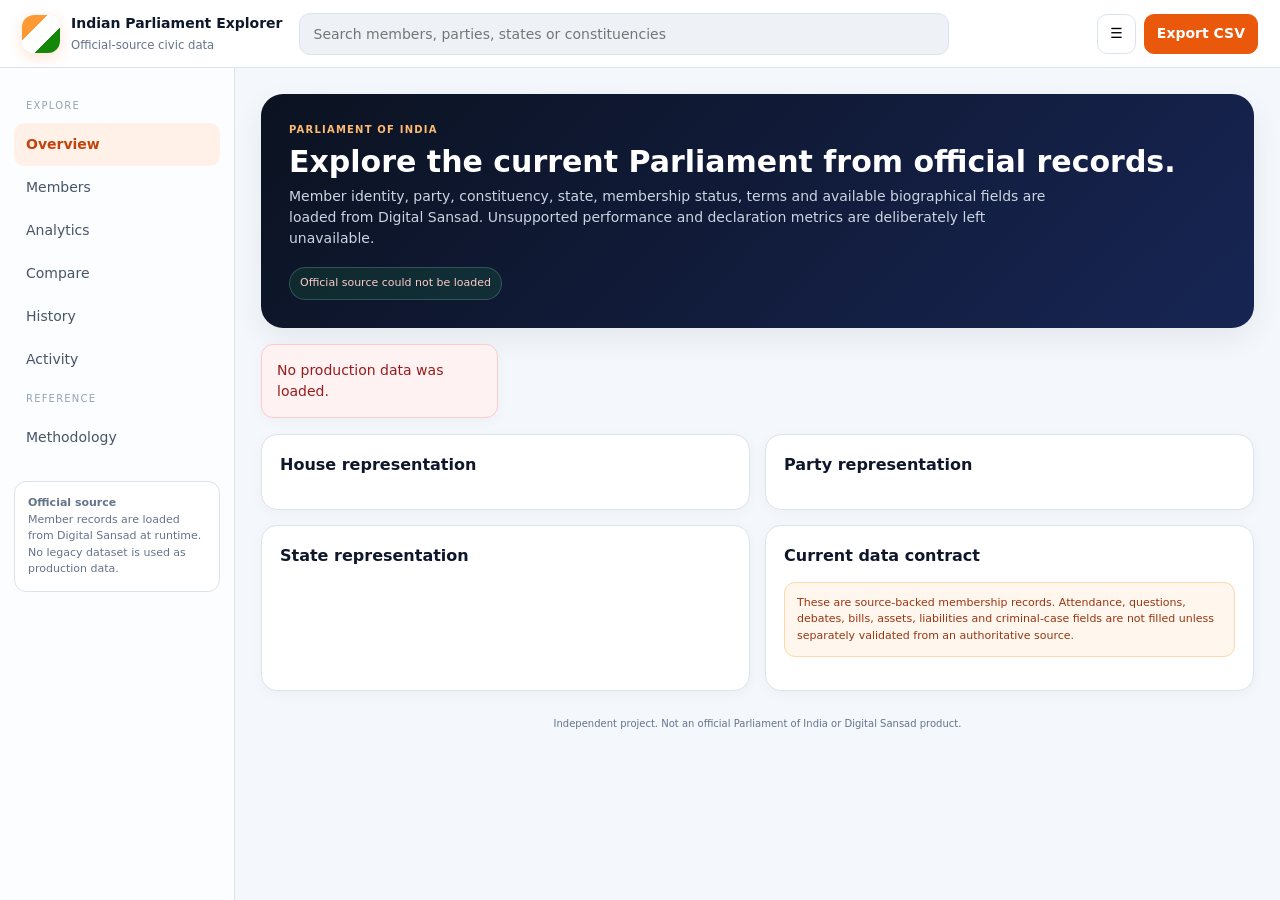
==== commit c9eba59c: "feat: add parliamentary activity discovery layer" ====
--- a/index.html
+++ b/index.html
@@ -9,16 +9,16 @@
 :root{--bg:#f4f7fb;--panel:#fff;--soft:#eef2f7;--text:#0f172a;--muted:#64748b;--line:#dbe3ec;--orange:#ea580c;--blue:#2563eb;--green:#15803d;--red:#dc2626;--shadow:0 10px 30px rgba(15,23,42,.07);--radius:16px}*{box-sizing:border-box}body{margin:0;background:var(--bg);color:var(--text);font:14px/1.5 Inter,system-ui,-apple-system,BlinkMacSystemFont,"Segoe UI",sans-serif}button,input,select{font:inherit}button{cursor:pointer}.top{height:68px;position:sticky;top:0;z-index:20;background:rgba(255,255,255,.94);backdrop-filter:blur(14px);border-bottom:1px solid var(--line);display:flex;align-items:center;gap:16px;padding:0 22px}.brand{display:flex;gap:11px;align-items:center;min-width:245px}.mark{width:38px;height:38px;border-radius:12px;background:linear-gradient(135deg,#ff9933 0 33%,#fff 33% 66%,#138808 66%);box-shadow:0 4px 14px rgba(234,88,12,.18)}.brand strong{display:block}.brand small{color:var(--muted)}.search{flex:1;max-width:650px}.search input{width:100%;height:42px;border:1px solid var(--line);border-radius:11px;background:var(--soft);padding:0 14px;outline:0}.actions{margin-left:auto;display:flex;gap:8px}.btn,.select{height:40px;border:1px solid var(--line);background:#fff;border-radius:10px;padding:0 12px}.btn.primary{background:var(--orange);border-color:var(--orange);color:#fff;font-weight:700}.shell{display:grid;grid-template-columns:235px 1fr;min-height:calc(100vh - 68px)}aside{position:sticky;top:68px;height:calc(100vh - 68px);padding:20px 14px;border-right:1px solid var(--line);background:rgba(255,255,255,.75)}.nav button{width:100%;border:0;background:transparent;text-align:left;padding:11px 12px;border-radius:10px;color:#475569}.nav button.active,.nav button:hover{background:#fff1e8;color:#c2410c;font-weight:700}.nav-label{font-size:10px;text-transform:uppercase;letter-spacing:.12em;color:#94a3b8;padding:10px 12px}.source-note{margin-top:22px;padding:13px;border:1px solid var(--line);background:#fff;border-radius:12px;font-size:11px;color:var(--muted)}main{padding:26px;min-width:0}.view{display:none}.view.active{display:block}.hero{background:linear-gradient(135deg,#0b1220,#172554);color:#fff;border-radius:22px;padding:28px;box-shadow:var(--shadow)}.eyebrow{font-size:10px;font-weight:800;text-transform:uppercase;letter-spacing:.12em;color:#fdba74}.hero h1{font-size:30px;line-height:1.1;margin:8px 0}.hero p{max-width:760px;color:#cbd5e1;margin:0}.status{display:inline-flex;margin-top:18px;padding:7px 10px;border-radius:999px;background:rgba(34,197,94,.12);border:1px solid rgba(187,247,208,.2);color:#bbf7d0;font-size:11px}.grid{display:grid;gap:15px}.kpis{grid-template-columns:repeat(4,1fr);margin:16px 0}.two{grid-template-columns:1fr 1fr}.three{grid-template-columns:repeat(3,1fr)}.card{background:#fff;border:1px solid var(--line);border-radius:var(--radius);padding:18px;box-shadow:0 3px 14px rgba(15,23,42,.035)}.card h2{font-size:16px;margin:0 0 14px}.kpi-label{font-size:10px;text-transform:uppercase;letter-spacing:.08em;color:var(--muted);font-weight:800}.kpi-value{font-size:28px;font-weight:800;margin-top:4px}.kpi-sub{font-size:11px;color:var(--muted)}.bar{display:grid;grid-template-columns:125px 1fr 45px;gap:9px;align-items:center;margin:9px 0;font-size:12px}.compare-row{display:grid;grid-template-columns:minmax(110px,160px) 1fr;gap:10px;align-items:center;margin:11px 0}.compare-name{font-size:11px;font-weight:700;overflow:hidden;text-overflow:ellipsis;white-space:nowrap}.compare-bars{display:grid;gap:6px}.compare-bar{display:grid;grid-template-columns:24px 1fr 28px;gap:6px;align-items:center}.compare-bar-label{font-size:9px;color:var(--muted);font-weight:800}.compare-bar strong{font-size:10px;text-align:right}.unsupported{padding:12px;background:#f8fafc;border:1px dashed var(--line);border-radius:11px;color:var(--muted);font-size:11px}.track{height:8px;background:var(--soft);border-radius:99px;overflow:hidden}.fill{height:100%;background:var(--blue);border-radius:99px}.toolbar{display:flex;flex-wrap:wrap;gap:9px;margin:16px 0}.field{height:39px;border:1px solid var(--line);border-radius:9px;background:#fff;padding:0 10px;min-width:150px}.member-layout{display:grid;grid-template-columns:220px 1fr;gap:15px}.filters label{display:block;font-size:10px;text-transform:uppercase;letter-spacing:.06em;color:var(--muted);font-weight:800;margin:13px 0 6px}.filters input,.filters select{width:100%;height:38px;border:1px solid var(--line);border-radius:9px;background:#fff;padding:0 9px}.table-wrap{overflow:auto;background:#fff;border:1px solid var(--line);border-radius:14px}.table{width:100%;border-collapse:collapse;min-width:850px}.table th{background:#f8fafc;color:var(--muted);font-size:10px;text-transform:uppercase;text-align:left;padding:11px}.table td{padding:11px;border-top:1px solid #edf1f5;font-size:12px}.table tbody tr:hover{background:#fafafa}.pill{display:inline-flex;border-radius:999px;padding:4px 8px;background:#e8eefc;color:#1e40af;font-size:10px;font-weight:800}.cards{display:grid;grid-template-columns:repeat(auto-fill,minmax(240px,1fr));gap:13px}.member{cursor:pointer}.member:hover{transform:translateY(-2px);box-shadow:var(--shadow)}.member-top{display:flex;gap:11px}.avatar{width:45px;height:45px;border-radius:13px;display:grid;place-items:center;background:#172554;color:#fff;font-weight:800;flex:none}.member h3{font-size:14px;margin:0}.muted{color:var(--muted);font-size:11px}.stats{display:grid;grid-template-columns:repeat(3,1fr);gap:7px;margin-top:14px}.stat{background:var(--soft);border-radius:9px;padding:8px;text-align:center}.stat strong{display:block;font-size:15px}.stat span{font-size:9px;color:var(--muted)}.notice{padding:12px;background:#fff7ed;border:1px solid #fed7aa;border-radius:11px;color:#9a3412;font-size:11px;margin-bottom:15px}.method{display:grid;gap:12px}.method div{background:#f8fafc;border:1px solid var(--line);border-radius:11px;padding:14px}.compare{overflow:auto}.compare table{width:100%;border-collapse:collapse}.compare th,.compare td{padding:10px;border-bottom:1px solid var(--line);text-align:center}.compare th:first-child,.compare td:first-child{text-align:left}.empty{text-align:center;padding:40px;color:var(--muted)}.error{background:#fef2f2;border:1px solid #fecaca;color:#991b1b;padding:15px;border-radius:12px}.modal{position:fixed;inset:0;background:rgba(2,6,23,.58);display:none;place-items:center;z-index:40;padding:15px}.modal.open{display:grid}.dialog{width:min(760px,96vw);max-height:90vh;overflow:auto;background:#fff;border-radius:18px}.dialog-head{display:flex;justify-content:space-between;gap:15px;padding:18px;border-bottom:1px solid var(--line)}.dialog-body{padding:20px}.close{border:0;background:var(--soft);border-radius:9px;width:34px;height:34px}.detail{display:grid;grid-template-columns:repeat(3,1fr);gap:9px;margin:17px 0}.detail div{background:var(--soft);padding:11px;border-radius:10px}.detail span{display:block;color:var(--muted);font-size:10px}.footer{text-align:center;color:var(--muted);font-size:10px;margin:25px 0 5px}@media(max-width:1050px){.shell{grid-template-columns:1fr}aside{position:fixed;left:-250px;top:68px;width:235px;z-index:15;transition:.2s}.shell.open aside{left:0}.kpis{grid-template-columns:repeat(2,1fr)}.two,.three,.member-layout{grid-template-columns:1fr}}@media(max-width:650px){.top{height:60px;padding:0 10px}.brand{min-width:auto}.brand small{display:none}.mark{width:32px;height:32px}.top .search{display:none}aside{top:60px;height:calc(100vh - 60px)}main{padding:15px}.hero h1{font-size:24px}.kpis{grid-template-columns:1fr 1fr}.detail{grid-template-columns:1fr 1fr}}
 
 .compare-summary{display:grid;grid-template-columns:repeat(3,1fr);gap:15px;margin:15px 0}.summary-card{background:var(--card);border:1px solid var(--line);border-radius:14px;padding:16px}.summary-card h2{margin:0 0 10px;font-size:15px}.summary-card .muted{margin-bottom:10px}.comparison-list{display:grid;gap:8px}.comparison-item{display:grid;grid-template-columns:minmax(0,1fr) auto;gap:10px;align-items:center;padding:9px 0;border-bottom:1px solid var(--line)}.comparison-item:last-child{border-bottom:0}.comparison-item strong{font-size:13px}.comparison-counts{font-size:11px;color:var(--muted);white-space:nowrap}.comparison-empty{color:var(--muted);font-size:12px;padding:8px 0}@media(max-width:900px){.compare-summary{grid-template-columns:1fr 1fr}}@media(max-width:650px){.compare-summary{grid-template-columns:1fr}}
-.history-grid{display:grid;grid-template-columns:1.35fr .65fr;gap:15px;margin-top:15px}.timeline{display:grid;gap:9px}.timeline-item{display:grid;grid-template-columns:120px 1fr auto;gap:12px;align-items:center;padding:11px 0;border-bottom:1px solid var(--line)}.timeline-item:last-child{border-bottom:0}.timeline-house{font-weight:800;font-size:12px}.timeline-period{color:var(--muted);font-size:11px}.history-link{font-size:11px;color:#1d4ed8;font-weight:700;text-decoration:none}.history-link:hover{text-decoration:underline}.history-fact{padding:12px;background:#f8fafc;border:1px solid var(--line);border-radius:11px;margin-bottom:9px}.history-fact strong{display:block;margin-bottom:3px}.history-source{font-size:10px;color:var(--muted)}@media(max-width:900px){.history-grid{grid-template-columns:1fr}.timeline-item{grid-template-columns:110px 1fr}.timeline-item .history-link{grid-column:2}}@media(max-width:650px){.timeline-item{grid-template-columns:1fr;gap:4px}.timeline-item .history-link{grid-column:auto}}</style>
+.history-grid{display:grid;grid-template-columns:1.35fr .65fr;gap:15px;margin-top:15px}.timeline{display:grid;gap:9px}.timeline-item{display:grid;grid-template-columns:120px 1fr auto;gap:12px;align-items:center;padding:11px 0;border-bottom:1px solid var(--line)}.timeline-item:last-child{border-bottom:0}.timeline-house{font-weight:800;font-size:12px}.timeline-period{color:var(--muted);font-size:11px}.history-link{font-size:11px;color:#1d4ed8;font-weight:700;text-decoration:none}.history-link:hover{text-decoration:underline}.history-fact{padding:12px;background:#f8fafc;border:1px solid var(--line);border-radius:11px;margin-bottom:9px}.history-fact strong{display:block;margin-bottom:3px}.history-source{font-size:10px;color:var(--muted)}@media(max-width:900px){.history-grid{grid-template-columns:1fr}.timeline-item{grid-template-columns:110px 1fr}.timeline-item .history-link{grid-column:2}}@media(max-width:650px){.timeline-item{grid-template-columns:1fr;gap:4px}.timeline-item .history-link{grid-column:auto}}.activity-grid{margin-top:15px}.activity-card{display:flex;flex-direction:column;align-items:flex-start}.activity-card h2{margin:10px 0 6px}.activity-card p{min-height:36px}.activity-card .btn{margin-top:auto}</style>
 </head>
 <body>
 <header class="top"><div class="brand"><div class="mark"></div><div><strong>Indian Parliament Explorer</strong><small>Official-source civic data</small></div></div><div class="search"><input id="globalSearch" placeholder="Search members, parties, states or constituencies"></div><div class="actions"><button class="btn" id="menu">☰</button><button class="btn primary" id="export">Export CSV</button></div></header>
-<div class="shell" id="shell"><aside><nav class="nav"><div class="nav-label">Explore</div><button class="active" data-view="overview">Overview</button><button data-view="members">Members</button><button data-view="analytics">Analytics</button><button data-view="compare">Compare</button><button data-view="history">History</button><div class="nav-label">Reference</div><button data-view="methodology">Methodology</button></nav><div class="source-note"><strong>Official source</strong><br>Member records are loaded from Digital Sansad at runtime. No legacy dataset is used as production data.</div></aside><main>
+<div class="shell" id="shell"><aside><nav class="nav"><div class="nav-label">Explore</div><button class="active" data-view="overview">Overview</button><button data-view="members">Members</button><button data-view="analytics">Analytics</button><button data-view="compare">Compare</button><button data-view="history">History</button><button data-view="activity">Activity</button><div class="nav-label">Reference</div><button data-view="methodology">Methodology</button></nav><div class="source-note"><strong>Official source</strong><br>Member records are loaded from Digital Sansad at runtime. No legacy dataset is used as production data.</div></aside><main>
 <section id="overview" class="view active"><div class="hero"><div class="eyebrow">Parliament of India</div><h1>Explore the current Parliament from official records.</h1><p>Member identity, party, constituency, state, membership status, terms and available biographical fields are loaded from Digital Sansad. Unsupported performance and declaration metrics are deliberately left unavailable.</p><div id="sourceStatus" class="status">Loading official Digital Sansad data…</div></div><div id="kpis" class="grid kpis"></div><div class="grid two"><div class="card"><h2>House representation</h2><div id="houseBars"></div></div><div class="card"><h2>Party representation</h2><div id="partyBars"></div></div></div><div class="grid two" style="margin-top:15px"><div class="card"><h2>State representation</h2><div id="stateBars"></div></div><div class="card"><h2>Current data contract</h2><div class="notice">These are source-backed membership records. Attendance, questions, debates, bills, assets, liabilities and criminal-case fields are not filled unless separately validated from an authoritative source.</div><div id="coverage"></div></div></div></section>
 <section id="members" class="view"><div class="eyebrow">Directory</div><h1>Members</h1><div class="toolbar"><select id="houseFilter" class="field"><option value="">All houses</option><option>Lok Sabha</option><option>Rajya Sabha</option></select><select id="partyFilter" class="field"><option value="">All parties</option></select><select id="stateFilter" class="field"><option value="">All states/UTs</option></select><select id="sortFilter" class="field"><option value="name">Name</option><option value="party">Party</option><option value="state">State</option><option value="house">House</option></select><button id="reset" class="btn">Reset</button></div><div class="notice">Showing only fields returned by the official member sources. Search and filters operate on the official dataset loaded for this session.</div><div id="memberResults"></div></section>
 <section id="analytics" class="view"><div class="eyebrow">Calculated from official records</div><h1>Analytics</h1><div class="notice">All figures in this view are calculated from the official member records loaded for this session. They are derived statistics, not separately sourced parliamentary facts.</div><div class="grid three"><div class="card"><h2>Gender by House</h2><div id="genderByHouse"></div></div><div class="card"><h2>Age distribution</h2><div id="ageDistribution"></div></div><div class="card"><h2>House mix</h2><div id="houseMix"></div></div></div><div class="grid two" style="margin-top:15px"><div class="card"><h2>Party representation by House</h2><div id="partyByHouse"></div></div><div class="card"><h2>State/UT representation by House</h2><div id="stateByHouse"></div></div></div><div class="card" style="margin-top:15px"><h2>Top parties</h2><div id="topParties"></div></div><div class="card" style="margin-top:15px"><h2>Unsupported dimensions</h2><div id="unsupportedAnalytics" class="unsupported"></div></div></section>
 <section id="compare" class="view"><div class="eyebrow">Parliament-wide comparison</div><h1>Compare Houses</h1><div class="notice">All counts below are calculated from the official member records loaded for this session. They describe representation in the loaded records and do not classify majority, opposition, elected or nominated status.</div><div id="comparisonSummary" class="compare-summary"></div><div class="card"><h2>Compare individual members</h2><div class="muted">Select up to four members for a source-backed side-by-side comparison.</div><div id="comparePickers" class="grid two"></div></div><div id="compareResult" class="card" style="margin-top:15px"></div></section>
-<section id="history" class="view"><div class="eyebrow">Historical reference</div><h1>Parliament history</h1><div class="notice">This history layer is an index to authoritative parliamentary archives. The chronology below records Lok Sabha periods and official archive links; it does not reproduce an unvalidated historical membership or election dataset.</div><div class="history-grid"><div class="card"><h2>Lok Sabha timeline</h2><div id="lokSabhaTimeline" class="timeline"><div class="muted">Loading historical archive…</div></div></div><div class="card"><h2>Rajya Sabha since 1952</h2><div id="rajyaSabhaHistory"></div></div></div><div class="card" style="margin-top:15px"><h2>Historical sources</h2><div id="historySources" class="method"></div></div></section><section id="methodology" class="view"><div class="eyebrow">Provenance</div><h1>Methodology</h1><div class="method"><div><strong>Primary source</strong><br>Digital Sansad Lok Sabha member directory and official member API; Digital Sansad Rajya Sabha sitting-member directory/API.</div><div><strong>Retrieval</strong><br><span id="retrievedAt">—</span></div><div><strong>Coverage</strong><br>18th Lok Sabha sitting members and current sitting Rajya Sabha members returned by the official endpoints.</div><div><strong>Source-backed fields</strong><br>Name, house, party, state/UT, constituency where supplied, membership status, terms and available biographical fields.</div><div><strong>Unavailable fields</strong><br>Attendance, questions, debates, bills, assets, liabilities and criminal cases remain null unless separately validated from authoritative source records.</div><div><strong>Derived values</strong><br>Counts, shares, rankings and comparisons shown by the application are calculated from the loaded official member records and are not presented as directly sourced facts.</div><div><strong>Historical reference layer</strong><br>Historical chronology and archive links are maintained in <code>data/history.json</code>. The application does not treat those archives as an embedded historical member dataset; current member records remain the separate runtime source.</div><div><strong>Archive</strong><br><code>legacy.html</code> is retained only as an archival copy of the previous application and is not used by the production data loader.</div></div></section>
+<section id="activity" class="view"><div class="eyebrow">Official parliamentary activity</div><h1>Parliamentary activity</h1><div class="notice">This view is a discovery layer for official parliamentary activity resources. It links to Digital Sansad and the Parliament Digital Library rather than copying unvalidated activity records into the application. The linked resources may expose live or session-specific information.</div><div class="grid two activity-grid"><div class="card activity-card"><div class="pill">Lok Sabha</div><h2>Questions</h2><p class="muted">Questions, answers, question lists, calendars and related search resources.</p><a class="btn primary" href="https://sansad.in/ls/siteMap" target="_blank" rel="noreferrer">Open official resources</a></div><div class="card activity-card"><div class="pill">Lok Sabha</div><h2>Debates</h2><p class="muted">Uncorrected and corrected debates, debate search, synopsis and historical proceedings.</p><a class="btn primary" href="https://sansad.in/ls/siteMap" target="_blank" rel="noreferrer">Open official resources</a></div><div class="card activity-card"><div class="pill">Lok Sabha</div><h2>Legislation</h2><p class="muted">Official business and legislation resources covering Bills and related parliamentary material.</p><a class="btn primary" href="https://sansad.in/ls/business" target="_blank" rel="noreferrer">Open House Business</a></div><div class="card activity-card"><div class="pill">Lok Sabha</div><h2>Committees</h2><p class="muted">Committee composition, membership and related parliamentary committee resources.</p><a class="btn primary" href="https://sansad.in/ls/committee/committee-members" target="_blank" rel="noreferrer">Open committee members</a></div><div class="card activity-card"><div class="pill">Rajya Sabha</div><h2>Questions, debates and Bills</h2><p class="muted">The official House Business section provides questions, synopsis of debates and legislative business.</p><a class="btn primary" href="https://sansad.in/rs/house-business" target="_blank" rel="noreferrer">Open House Business</a></div><div class="card activity-card"><div class="pill">Rajya Sabha</div><h2>Activity dashboard</h2><p class="muted">Official dashboard entry point for debates, question notices, committee reports and Bills.</p><a class="btn primary" href="https://sansad.in/rs/dashboard" target="_blank" rel="noreferrer">Open dashboard</a></div><div class="card activity-card"><div class="pill">Rajya Sabha</div><h2>Committees</h2><p class="muted">Committee information and current parliamentary committee resources are available through the official site.</p><a class="btn primary" href="https://sansad.in/rs/siteMap" target="_blank" rel="noreferrer">Open official resources</a></div><div class="card activity-card"><div class="pill">Historical</div><h2>Parliament Digital Library</h2><p class="muted">Searchable parliamentary documents including historical debates, questions and committee material.</p><a class="btn primary" href="https://eparlib.sansad.in/" target="_blank" rel="noreferrer">Open digital library</a></div></div><div class="card" style="margin-top:15px"><h2>What is intentionally not calculated</h2><div class="unsupported">The explorer does not currently calculate member activity totals, attendance, debate participation, questions asked, Bills introduced, committee performance or similar rankings from these resources. Those metrics require separately validated, reproducible datasets and definitions.</div></div></section><section id="history" class="view"><div class="eyebrow">Historical reference</div><h1>Parliament history</h1><div class="notice">This history layer is an index to authoritative parliamentary archives. The chronology below records Lok Sabha periods and official archive links; it does not reproduce an unvalidated historical membership or election dataset.</div><div class="history-grid"><div class="card"><h2>Lok Sabha timeline</h2><div id="lokSabhaTimeline" class="timeline"><div class="muted">Loading historical archive…</div></div></div><div class="card"><h2>Rajya Sabha since 1952</h2><div id="rajyaSabhaHistory"></div></div></div><div class="card" style="margin-top:15px"><h2>Historical sources</h2><div id="historySources" class="method"></div></div></section><section id="methodology" class="view"><div class="eyebrow">Provenance</div><h1>Methodology</h1><div class="method"><div><strong>Primary source</strong><br>Digital Sansad Lok Sabha member directory and official member API; Digital Sansad Rajya Sabha sitting-member directory/API.</div><div><strong>Retrieval</strong><br><span id="retrievedAt">—</span></div><div><strong>Coverage</strong><br>18th Lok Sabha sitting members and current sitting Rajya Sabha members returned by the official endpoints.</div><div><strong>Source-backed fields</strong><br>Name, house, party, state/UT, constituency where supplied, membership status, terms and available biographical fields.</div><div><strong>Unavailable fields</strong><br>Attendance, questions, debates, bills, assets, liabilities and criminal cases remain null unless separately validated from authoritative source records.</div><div><strong>Derived values</strong><br>Counts, shares, rankings and comparisons shown by the application are calculated from the loaded official member records and are not presented as directly sourced facts.</div><div><strong>Historical reference layer</strong><br>Historical chronology and archive links are maintained in <code>data/history.json</code>. The application does not treat those archives as an embedded historical member dataset; current member records remain the separate runtime source.</div><div><strong>Archive</strong><br><code>legacy.html</code> is retained only as an archival copy of the previous application and is not used by the production data loader.</div></div></section>
 <div class="footer">Independent project. Not an official Parliament of India or Digital Sansad product.</div></main></div>
 <div class="modal" id="modal"><div class="dialog"><div class="dialog-head"><div><strong id="modalName"></strong><div id="modalMeta" class="muted"></div></div><button class="close" id="close">×</button></div><div class="dialog-body" id="modalBody"></div></div></div>
 <script src="data/official-loader.js"></script>
@@ -51,7 +51,7 @@
 function renderCompare(){const ids=[...document.querySelectorAll('.comparePick')].map(x=>x.value).filter(Boolean);const ms=ids.map(id=>state.members.find(m=>m.id===id)).filter(Boolean);state.selected=ms;if(!ms.length){$('#compareResult').innerHTML='<div class="empty">Select members above to compare official records.</div>';return}const fields=[['House','house'],['Party','party'],['State/UT','state'],['Constituency','constituency'],['Status','status'],['Terms','termList'],['Age','age'],['Gender','gender'],['Profession','profession'],['Education','education']];$('#compareResult').innerHTML=`<div class="compare"><table><thead><tr><th>Field</th>${ms.map(m=>`<th>${esc(m.name)}</th>`).join('')}</tr></thead><tbody>${fields.map(([label,key])=>`<tr><td><strong>${label}</strong></td>${ms.map(m=>`<td>${esc(m[key])}</td>`).join('')}</tr>`).join('')}</tbody></table></div>`}
 function openMember(id){const m=state.members.find(x=>x.id===id);if(!m)return;$('#modalName').textContent=m.name;$('#modalMeta').textContent=`${m.house} · ${m.party} · ${m.state}`;$('#modalBody').innerHTML=`<div class="member-top"><div class="avatar">${initials(m.name)}</div><div><strong>${esc(m.name)}</strong><div class="muted">${esc(m.constituency)} · ${esc(m.status)}</div></div></div><div class="detail">${[['Party',m.party],['State/UT',m.state],['Terms',m.termList],['Age',m.age],['Gender',m.gender],['Profession',m.profession],['Education',m.education],['Attendance','Unavailable'],['Assets','Unavailable']].map(x=>`<div><span>${x[0]}</span><strong>${esc(x[1])}</strong></div>`).join('')}</div>${m.officialProfile?`<a class="btn primary" href="${esc(m.officialProfile)}" target="_blank" rel="noreferrer">Official profile</a>`:''}`;$('#modal').classList.add('open')}
 function exportCsv(){const cols=['id','house','name','party','state','constituency','status','terms','termList','age','gender','profession','education'];const csv=[cols.join(','),...state.filtered.map(m=>cols.map(k=>`"${String(m[k]??'').replace(/"/g,'""')}"`).join(','))].join('\n');const a=document.createElement('a');a.href=URL.createObjectURL(new Blob([csv],{type:'text/csv'}));a.download='indian-parliament-official-members.csv';a.click();URL.revokeObjectURL(a.href)}
-function switchView(name){document.querySelectorAll('.view').forEach(v=>v.classList.toggle('active',v.id===name));document.querySelectorAll('.nav button').forEach(b=>b.classList.toggle('active',b.dataset.view===name));if(name==='analytics')renderAnalytics();if(name==='compare'){renderComparisonSummary();renderCompare();}if(name==='history')loadHistory().catch(()=>{$('#lokSabhaTimeline').innerHTML='<div class="error">Historical archive metadata could not be loaded.</div>'});$('#shell').classList.remove('open')}
+function switchView(name){document.querySelectorAll('.view').forEach(v=>v.classList.toggle('active',v.id===name));document.querySelectorAll('.nav button').forEach(b=>b.classList.toggle('active',b.dataset.view===name));if(name==='analytics')renderAnalytics();if(name==='compare'){renderComparisonSummary();renderCompare();}if(name==='history')loadHistory().catch(()=>{$('#lokSabhaTimeline').innerHTML='<div class="error">Historical archive metadata could not be loaded.</div>'});if(name==='activity'){}$('#shell').classList.remove('open')}
 document.querySelectorAll('.nav button').forEach(b=>b.addEventListener('click',()=>switchView(b.dataset.view)));$('#globalSearch').addEventListener('input',applyFilters);['houseFilter','partyFilter','stateFilter','sortFilter'].forEach(id=>$('#'+id).addEventListener('change',applyFilters));$('#reset').addEventListener('click',()=>{['globalSearch','houseFilter','partyFilter','stateFilter'].forEach(id=>$('#'+id).value='');$('#sortFilter').value='name';applyFilters()});$('#export').addEventListener('click',exportCsv);$('#menu').addEventListener('click',()=>$('#shell').classList.toggle('open'));$('#close').addEventListener('click',()=>$('#modal').classList.remove('open'));$('#modal').addEventListener('click',e=>{if(e.target.id==='modal')$('#modal').classList.remove('open')});$('#memberResults').addEventListener('click',e=>{const row=e.target.closest('tr[data-id]');if(row)openMember(row.dataset.id)});
 (async()=>{try{const data=await ParliamentData.load();state.members=data.members;state.filtered=[...data.members];state.retrievedAt=data.retrievedAt;state.coverage=data.coverage;$('#sourceStatus').textContent=`Official Digital Sansad data loaded · ${new Date(data.retrievedAt).toLocaleString()}`;$('#retrievedAt').textContent=new Date(data.retrievedAt).toLocaleString();populateFilters();renderOverview();renderMembers()}catch(error){$('#sourceStatus').textContent='Official source could not be loaded';$('#sourceStatus').style.color='#fecaca';$('#memberResults').innerHTML=`<div class="error"><strong>Official data unavailable.</strong><br>${esc(error.message)}<br><br>The explorer will not silently fall back to the archived dataset.</div>`;$('#kpis').innerHTML='<div class="card error">No production data was loaded.</div>'}})();
 </script>
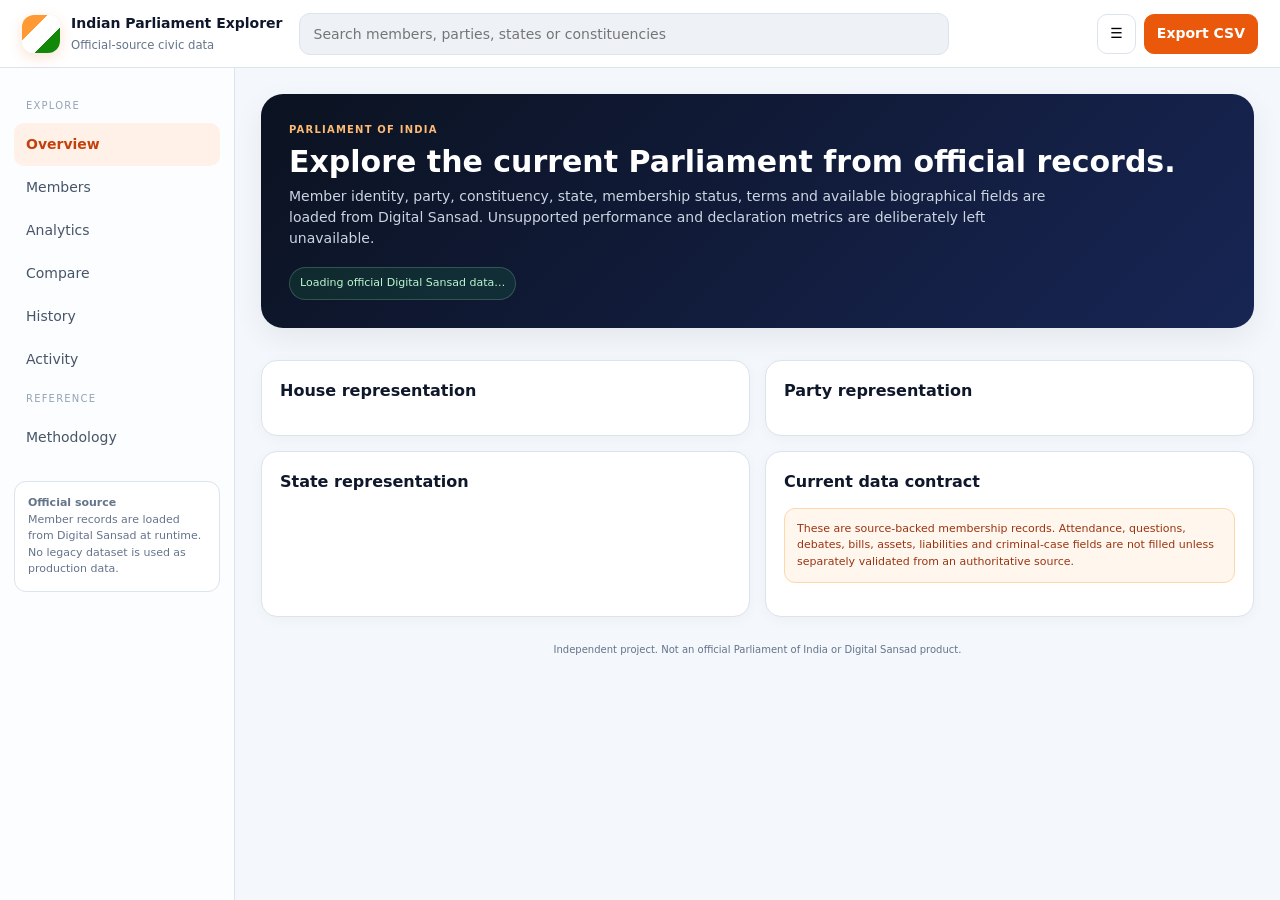
==== commit 32b913a7: "Separate explorer presentation and data quality checks" ====
--- a/index.html
+++ b/index.html
@@ -5,55 +5,19 @@
 <meta name="viewport" content="width=device-width,initial-scale=1">
 <meta name="theme-color" content="#0b1220">
 <title>Indian Parliament Explorer</title>
-<style>
-:root{--bg:#f4f7fb;--panel:#fff;--soft:#eef2f7;--text:#0f172a;--muted:#64748b;--line:#dbe3ec;--orange:#ea580c;--blue:#2563eb;--green:#15803d;--red:#dc2626;--shadow:0 10px 30px rgba(15,23,42,.07);--radius:16px}*{box-sizing:border-box}body{margin:0;background:var(--bg);color:var(--text);font:14px/1.5 Inter,system-ui,-apple-system,BlinkMacSystemFont,"Segoe UI",sans-serif}button,input,select{font:inherit}button{cursor:pointer}.top{height:68px;position:sticky;top:0;z-index:20;background:rgba(255,255,255,.94);backdrop-filter:blur(14px);border-bottom:1px solid var(--line);display:flex;align-items:center;gap:16px;padding:0 22px}.brand{display:flex;gap:11px;align-items:center;min-width:245px}.mark{width:38px;height:38px;border-radius:12px;background:linear-gradient(135deg,#ff9933 0 33%,#fff 33% 66%,#138808 66%);box-shadow:0 4px 14px rgba(234,88,12,.18)}.brand strong{display:block}.brand small{color:var(--muted)}.search{flex:1;max-width:650px}.search input{width:100%;height:42px;border:1px solid var(--line);border-radius:11px;background:var(--soft);padding:0 14px;outline:0}.actions{margin-left:auto;display:flex;gap:8px}.btn,.select{height:40px;border:1px solid var(--line);background:#fff;border-radius:10px;padding:0 12px}.btn.primary{background:var(--orange);border-color:var(--orange);color:#fff;font-weight:700}.shell{display:grid;grid-template-columns:235px 1fr;min-height:calc(100vh - 68px)}aside{position:sticky;top:68px;height:calc(100vh - 68px);padding:20px 14px;border-right:1px solid var(--line);background:rgba(255,255,255,.75)}.nav button{width:100%;border:0;background:transparent;text-align:left;padding:11px 12px;border-radius:10px;color:#475569}.nav button.active,.nav button:hover{background:#fff1e8;color:#c2410c;font-weight:700}.nav-label{font-size:10px;text-transform:uppercase;letter-spacing:.12em;color:#94a3b8;padding:10px 12px}.source-note{margin-top:22px;padding:13px;border:1px solid var(--line);background:#fff;border-radius:12px;font-size:11px;color:var(--muted)}main{padding:26px;min-width:0}.view{display:none}.view.active{display:block}.hero{background:linear-gradient(135deg,#0b1220,#172554);color:#fff;border-radius:22px;padding:28px;box-shadow:var(--shadow)}.eyebrow{font-size:10px;font-weight:800;text-transform:uppercase;letter-spacing:.12em;color:#fdba74}.hero h1{font-size:30px;line-height:1.1;margin:8px 0}.hero p{max-width:760px;color:#cbd5e1;margin:0}.status{display:inline-flex;margin-top:18px;padding:7px 10px;border-radius:999px;background:rgba(34,197,94,.12);border:1px solid rgba(187,247,208,.2);color:#bbf7d0;font-size:11px}.grid{display:grid;gap:15px}.kpis{grid-template-columns:repeat(4,1fr);margin:16px 0}.two{grid-template-columns:1fr 1fr}.three{grid-template-columns:repeat(3,1fr)}.card{background:#fff;border:1px solid var(--line);border-radius:var(--radius);padding:18px;box-shadow:0 3px 14px rgba(15,23,42,.035)}.card h2{font-size:16px;margin:0 0 14px}.kpi-label{font-size:10px;text-transform:uppercase;letter-spacing:.08em;color:var(--muted);font-weight:800}.kpi-value{font-size:28px;font-weight:800;margin-top:4px}.kpi-sub{font-size:11px;color:var(--muted)}.bar{display:grid;grid-template-columns:125px 1fr 45px;gap:9px;align-items:center;margin:9px 0;font-size:12px}.compare-row{display:grid;grid-template-columns:minmax(110px,160px) 1fr;gap:10px;align-items:center;margin:11px 0}.compare-name{font-size:11px;font-weight:700;overflow:hidden;text-overflow:ellipsis;white-space:nowrap}.compare-bars{display:grid;gap:6px}.compare-bar{display:grid;grid-template-columns:24px 1fr 28px;gap:6px;align-items:center}.compare-bar-label{font-size:9px;color:var(--muted);font-weight:800}.compare-bar strong{font-size:10px;text-align:right}.unsupported{padding:12px;background:#f8fafc;border:1px dashed var(--line);border-radius:11px;color:var(--muted);font-size:11px}.track{height:8px;background:var(--soft);border-radius:99px;overflow:hidden}.fill{height:100%;background:var(--blue);border-radius:99px}.toolbar{display:flex;flex-wrap:wrap;gap:9px;margin:16px 0}.field{height:39px;border:1px solid var(--line);border-radius:9px;background:#fff;padding:0 10px;min-width:150px}.member-layout{display:grid;grid-template-columns:220px 1fr;gap:15px}.filters label{display:block;font-size:10px;text-transform:uppercase;letter-spacing:.06em;color:var(--muted);font-weight:800;margin:13px 0 6px}.filters input,.filters select{width:100%;height:38px;border:1px solid var(--line);border-radius:9px;background:#fff;padding:0 9px}.table-wrap{overflow:auto;background:#fff;border:1px solid var(--line);border-radius:14px}.table{width:100%;border-collapse:collapse;min-width:850px}.table th{background:#f8fafc;color:var(--muted);font-size:10px;text-transform:uppercase;text-align:left;padding:11px}.table td{padding:11px;border-top:1px solid #edf1f5;font-size:12px}.table tbody tr:hover{background:#fafafa}.pill{display:inline-flex;border-radius:999px;padding:4px 8px;background:#e8eefc;color:#1e40af;font-size:10px;font-weight:800}.cards{display:grid;grid-template-columns:repeat(auto-fill,minmax(240px,1fr));gap:13px}.member{cursor:pointer}.member:hover{transform:translateY(-2px);box-shadow:var(--shadow)}.member-top{display:flex;gap:11px}.avatar{width:45px;height:45px;border-radius:13px;display:grid;place-items:center;background:#172554;color:#fff;font-weight:800;flex:none}.member h3{font-size:14px;margin:0}.muted{color:var(--muted);font-size:11px}.stats{display:grid;grid-template-columns:repeat(3,1fr);gap:7px;margin-top:14px}.stat{background:var(--soft);border-radius:9px;padding:8px;text-align:center}.stat strong{display:block;font-size:15px}.stat span{font-size:9px;color:var(--muted)}.notice{padding:12px;background:#fff7ed;border:1px solid #fed7aa;border-radius:11px;color:#9a3412;font-size:11px;margin-bottom:15px}.method{display:grid;gap:12px}.method div{background:#f8fafc;border:1px solid var(--line);border-radius:11px;padding:14px}.compare{overflow:auto}.compare table{width:100%;border-collapse:collapse}.compare th,.compare td{padding:10px;border-bottom:1px solid var(--line);text-align:center}.compare th:first-child,.compare td:first-child{text-align:left}.empty{text-align:center;padding:40px;color:var(--muted)}.error{background:#fef2f2;border:1px solid #fecaca;color:#991b1b;padding:15px;border-radius:12px}.modal{position:fixed;inset:0;background:rgba(2,6,23,.58);display:none;place-items:center;z-index:40;padding:15px}.modal.open{display:grid}.dialog{width:min(760px,96vw);max-height:90vh;overflow:auto;background:#fff;border-radius:18px}.dialog-head{display:flex;justify-content:space-between;gap:15px;padding:18px;border-bottom:1px solid var(--line)}.dialog-body{padding:20px}.close{border:0;background:var(--soft);border-radius:9px;width:34px;height:34px}.detail{display:grid;grid-template-columns:repeat(3,1fr);gap:9px;margin:17px 0}.detail div{background:var(--soft);padding:11px;border-radius:10px}.detail span{display:block;color:var(--muted);font-size:10px}.footer{text-align:center;color:var(--muted);font-size:10px;margin:25px 0 5px}@media(max-width:1050px){.shell{grid-template-columns:1fr}aside{position:fixed;left:-250px;top:68px;width:235px;z-index:15;transition:.2s}.shell.open aside{left:0}.kpis{grid-template-columns:repeat(2,1fr)}.two,.three,.member-layout{grid-template-columns:1fr}}@media(max-width:650px){.top{height:60px;padding:0 10px}.brand{min-width:auto}.brand small{display:none}.mark{width:32px;height:32px}.top .search{display:none}aside{top:60px;height:calc(100vh - 60px)}main{padding:15px}.hero h1{font-size:24px}.kpis{grid-template-columns:1fr 1fr}.detail{grid-template-columns:1fr 1fr}}
-
-.compare-summary{display:grid;grid-template-columns:repeat(3,1fr);gap:15px;margin:15px 0}.summary-card{background:var(--card);border:1px solid var(--line);border-radius:14px;padding:16px}.summary-card h2{margin:0 0 10px;font-size:15px}.summary-card .muted{margin-bottom:10px}.comparison-list{display:grid;gap:8px}.comparison-item{display:grid;grid-template-columns:minmax(0,1fr) auto;gap:10px;align-items:center;padding:9px 0;border-bottom:1px solid var(--line)}.comparison-item:last-child{border-bottom:0}.comparison-item strong{font-size:13px}.comparison-counts{font-size:11px;color:var(--muted);white-space:nowrap}.comparison-empty{color:var(--muted);font-size:12px;padding:8px 0}@media(max-width:900px){.compare-summary{grid-template-columns:1fr 1fr}}@media(max-width:650px){.compare-summary{grid-template-columns:1fr}}
-.history-grid{display:grid;grid-template-columns:1.35fr .65fr;gap:15px;margin-top:15px}.timeline{display:grid;gap:9px}.timeline-item{display:grid;grid-template-columns:120px 1fr auto;gap:12px;align-items:center;padding:11px 0;border-bottom:1px solid var(--line)}.timeline-item:last-child{border-bottom:0}.timeline-house{font-weight:800;font-size:12px}.timeline-period{color:var(--muted);font-size:11px}.history-link{font-size:11px;color:#1d4ed8;font-weight:700;text-decoration:none}.history-link:hover{text-decoration:underline}.history-fact{padding:12px;background:#f8fafc;border:1px solid var(--line);border-radius:11px;margin-bottom:9px}.history-fact strong{display:block;margin-bottom:3px}.history-source{font-size:10px;color:var(--muted)}@media(max-width:900px){.history-grid{grid-template-columns:1fr}.timeline-item{grid-template-columns:110px 1fr}.timeline-item .history-link{grid-column:2}}@media(max-width:650px){.timeline-item{grid-template-columns:1fr;gap:4px}.timeline-item .history-link{grid-column:auto}}.activity-grid{margin-top:15px}.activity-card{display:flex;flex-direction:column;align-items:flex-start}.activity-card h2{margin:10px 0 6px}.activity-card p{min-height:36px}.activity-card .btn{margin-top:auto}</style>
+<link rel="stylesheet" href="styles.css">
 </head>
 <body>
-<header class="top"><div class="brand"><div class="mark"></div><div><strong>Indian Parliament Explorer</strong><small>Official-source civic data</small></div></div><div class="search"><input id="globalSearch" placeholder="Search members, parties, states or constituencies"></div><div class="actions"><button class="btn" id="menu">☰</button><button class="btn primary" id="export">Export CSV</button></div></header>
+<header class="top"><div class="brand"><div class="mark"></div><div><strong>Indian Parliament Explorer</strong><small>Official-source civic data</small></div></div><div class="search"><input id="globalSearch" aria-label="Search members, parties, states or constituencies" placeholder="Search members, parties, states or constituencies"></div><div class="actions"><button class="btn" id="menu" aria-label="Toggle navigation">☰</button><button class="btn primary" id="export" aria-label="Export filtered member records as CSV">Export CSV</button></div></header>
 <div class="shell" id="shell"><aside><nav class="nav"><div class="nav-label">Explore</div><button class="active" data-view="overview">Overview</button><button data-view="members">Members</button><button data-view="analytics">Analytics</button><button data-view="compare">Compare</button><button data-view="history">History</button><button data-view="activity">Activity</button><div class="nav-label">Reference</div><button data-view="methodology">Methodology</button></nav><div class="source-note"><strong>Official source</strong><br>Member records are loaded from Digital Sansad at runtime. No legacy dataset is used as production data.</div></aside><main>
 <section id="overview" class="view active"><div class="hero"><div class="eyebrow">Parliament of India</div><h1>Explore the current Parliament from official records.</h1><p>Member identity, party, constituency, state, membership status, terms and available biographical fields are loaded from Digital Sansad. Unsupported performance and declaration metrics are deliberately left unavailable.</p><div id="sourceStatus" class="status">Loading official Digital Sansad data…</div></div><div id="kpis" class="grid kpis"></div><div class="grid two"><div class="card"><h2>House representation</h2><div id="houseBars"></div></div><div class="card"><h2>Party representation</h2><div id="partyBars"></div></div></div><div class="grid two" style="margin-top:15px"><div class="card"><h2>State representation</h2><div id="stateBars"></div></div><div class="card"><h2>Current data contract</h2><div class="notice">These are source-backed membership records. Attendance, questions, debates, bills, assets, liabilities and criminal-case fields are not filled unless separately validated from an authoritative source.</div><div id="coverage"></div></div></div></section>
-<section id="members" class="view"><div class="eyebrow">Directory</div><h1>Members</h1><div class="toolbar"><select id="houseFilter" class="field"><option value="">All houses</option><option>Lok Sabha</option><option>Rajya Sabha</option></select><select id="partyFilter" class="field"><option value="">All parties</option></select><select id="stateFilter" class="field"><option value="">All states/UTs</option></select><select id="sortFilter" class="field"><option value="name">Name</option><option value="party">Party</option><option value="state">State</option><option value="house">House</option></select><button id="reset" class="btn">Reset</button></div><div class="notice">Showing only fields returned by the official member sources. Search and filters operate on the official dataset loaded for this session.</div><div id="memberResults"></div></section>
+<section id="members" class="view"><div class="eyebrow">Directory</div><h1>Members</h1><div class="toolbar"><select id="houseFilter" class="field"><option value="">All houses</option><option>Lok Sabha</option><option>Rajya Sabha</option></select><select id="partyFilter" class="field"><option value="">All parties</option></select><select id="stateFilter" class="field"><option value="">All states/UTs</option></select><select id="sortFilter" class="field"><option value="name">Name</option><option value="party">Party</option><option value="state">State</option><option value="house">House</option></select><label class="filter-label" for="ageFilter">Age range</label><select id="ageFilter" class="field"><option value="">Any age</option><option value="under40">Under 40</option><option value="40-59">40–59</option><option value="60plus">60+</option></select><label class="filter-label" for="termsFilter">Terms served</label><select id="termsFilter" class="field"><option value="">Any tenure</option><option value="1">1 term</option><option value="2plus">2+ terms</option></select><button id="reset" class="btn">Reset</button></div><div class="notice">Showing only fields returned by the official member sources. Search and filters operate on the official dataset loaded for this session.</div><div id="memberResults"></div></section>
 <section id="analytics" class="view"><div class="eyebrow">Calculated from official records</div><h1>Analytics</h1><div class="notice">All figures in this view are calculated from the official member records loaded for this session. They are derived statistics, not separately sourced parliamentary facts.</div><div class="grid three"><div class="card"><h2>Gender by House</h2><div id="genderByHouse"></div></div><div class="card"><h2>Age distribution</h2><div id="ageDistribution"></div></div><div class="card"><h2>House mix</h2><div id="houseMix"></div></div></div><div class="grid two" style="margin-top:15px"><div class="card"><h2>Party representation by House</h2><div id="partyByHouse"></div></div><div class="card"><h2>State/UT representation by House</h2><div id="stateByHouse"></div></div></div><div class="card" style="margin-top:15px"><h2>Top parties</h2><div id="topParties"></div></div><div class="card" style="margin-top:15px"><h2>Unsupported dimensions</h2><div id="unsupportedAnalytics" class="unsupported"></div></div></section>
 <section id="compare" class="view"><div class="eyebrow">Parliament-wide comparison</div><h1>Compare Houses</h1><div class="notice">All counts below are calculated from the official member records loaded for this session. They describe representation in the loaded records and do not classify majority, opposition, elected or nominated status.</div><div id="comparisonSummary" class="compare-summary"></div><div class="card"><h2>Compare individual members</h2><div class="muted">Select up to four members for a source-backed side-by-side comparison.</div><div id="comparePickers" class="grid two"></div></div><div id="compareResult" class="card" style="margin-top:15px"></div></section>
-<section id="activity" class="view"><div class="eyebrow">Official parliamentary activity</div><h1>Parliamentary activity</h1><div class="notice">This view is a discovery layer for official parliamentary activity resources. It links to Digital Sansad and the Parliament Digital Library rather than copying unvalidated activity records into the application. The linked resources may expose live or session-specific information.</div><div class="grid two activity-grid"><div class="card activity-card"><div class="pill">Lok Sabha</div><h2>Questions</h2><p class="muted">Questions, answers, question lists, calendars and related search resources.</p><a class="btn primary" href="https://sansad.in/ls/siteMap" target="_blank" rel="noreferrer">Open official resources</a></div><div class="card activity-card"><div class="pill">Lok Sabha</div><h2>Debates</h2><p class="muted">Uncorrected and corrected debates, debate search, synopsis and historical proceedings.</p><a class="btn primary" href="https://sansad.in/ls/siteMap" target="_blank" rel="noreferrer">Open official resources</a></div><div class="card activity-card"><div class="pill">Lok Sabha</div><h2>Legislation</h2><p class="muted">Official business and legislation resources covering Bills and related parliamentary material.</p><a class="btn primary" href="https://sansad.in/ls/business" target="_blank" rel="noreferrer">Open House Business</a></div><div class="card activity-card"><div class="pill">Lok Sabha</div><h2>Committees</h2><p class="muted">Committee composition, membership and related parliamentary committee resources.</p><a class="btn primary" href="https://sansad.in/ls/committee/committee-members" target="_blank" rel="noreferrer">Open committee members</a></div><div class="card activity-card"><div class="pill">Rajya Sabha</div><h2>Questions, debates and Bills</h2><p class="muted">The official House Business section provides questions, synopsis of debates and legislative business.</p><a class="btn primary" href="https://sansad.in/rs/house-business" target="_blank" rel="noreferrer">Open House Business</a></div><div class="card activity-card"><div class="pill">Rajya Sabha</div><h2>Activity dashboard</h2><p class="muted">Official dashboard entry point for debates, question notices, committee reports and Bills.</p><a class="btn primary" href="https://sansad.in/rs/dashboard" target="_blank" rel="noreferrer">Open dashboard</a></div><div class="card activity-card"><div class="pill">Rajya Sabha</div><h2>Committees</h2><p class="muted">Committee information and current parliamentary committee resources are available through the official site.</p><a class="btn primary" href="https://sansad.in/rs/siteMap" target="_blank" rel="noreferrer">Open official resources</a></div><div class="card activity-card"><div class="pill">Historical</div><h2>Parliament Digital Library</h2><p class="muted">Searchable parliamentary documents including historical debates, questions and committee material.</p><a class="btn primary" href="https://eparlib.sansad.in/" target="_blank" rel="noreferrer">Open digital library</a></div></div><div class="card" style="margin-top:15px"><h2>What is intentionally not calculated</h2><div class="unsupported">The explorer does not currently calculate member activity totals, attendance, debate participation, questions asked, Bills introduced, committee performance or similar rankings from these resources. Those metrics require separately validated, reproducible datasets and definitions.</div></div></section><section id="history" class="view"><div class="eyebrow">Historical reference</div><h1>Parliament history</h1><div class="notice">This history layer is an index to authoritative parliamentary archives. The chronology below records Lok Sabha periods and official archive links; it does not reproduce an unvalidated historical membership or election dataset.</div><div class="history-grid"><div class="card"><h2>Lok Sabha timeline</h2><div id="lokSabhaTimeline" class="timeline"><div class="muted">Loading historical archive…</div></div></div><div class="card"><h2>Rajya Sabha since 1952</h2><div id="rajyaSabhaHistory"></div></div></div><div class="card" style="margin-top:15px"><h2>Historical sources</h2><div id="historySources" class="method"></div></div></section><section id="methodology" class="view"><div class="eyebrow">Provenance</div><h1>Methodology</h1><div class="method"><div><strong>Primary source</strong><br>Digital Sansad Lok Sabha member directory and official member API; Digital Sansad Rajya Sabha sitting-member directory/API.</div><div><strong>Retrieval</strong><br><span id="retrievedAt">—</span></div><div><strong>Coverage</strong><br>18th Lok Sabha sitting members and current sitting Rajya Sabha members returned by the official endpoints.</div><div><strong>Source-backed fields</strong><br>Name, house, party, state/UT, constituency where supplied, membership status, terms and available biographical fields.</div><div><strong>Unavailable fields</strong><br>Attendance, questions, debates, bills, assets, liabilities and criminal cases remain null unless separately validated from authoritative source records.</div><div><strong>Derived values</strong><br>Counts, shares, rankings and comparisons shown by the application are calculated from the loaded official member records and are not presented as directly sourced facts.</div><div><strong>Historical reference layer</strong><br>Historical chronology and archive links are maintained in <code>data/history.json</code>. The application does not treat those archives as an embedded historical member dataset; current member records remain the separate runtime source.</div><div><strong>Archive</strong><br><code>legacy.html</code> is retained only as an archival copy of the previous application and is not used by the production data loader.</div></div></section>
+<section id="activity" class="view"><div class="eyebrow">Official parliamentary activity</div><h1>Parliamentary activity</h1><div class="notice">This view is a discovery layer for official parliamentary activity resources. It links to Digital Sansad and the Parliament Digital Library rather than copying unvalidated activity records into the application. The linked resources may expose live or session-specific information.</div><div class="grid two activity-grid"><div class="card activity-card"><div class="pill">Lok Sabha</div><h2>Questions</h2><p class="muted">Questions, answers, question lists, calendars and related search resources.</p><a class="btn primary" href="https://sansad.in/ls/siteMap" target="_blank" rel="noreferrer">Open official resources</a></div><div class="card activity-card"><div class="pill">Lok Sabha</div><h2>Debates</h2><p class="muted">Uncorrected and corrected debates, debate search, synopsis and historical proceedings.</p><a class="btn primary" href="https://sansad.in/ls/siteMap" target="_blank" rel="noreferrer">Open official resources</a></div><div class="card activity-card"><div class="pill">Lok Sabha</div><h2>Legislation</h2><p class="muted">Official business and legislation resources covering Bills and related parliamentary material.</p><a class="btn primary" href="https://sansad.in/ls/business" target="_blank" rel="noreferrer">Open House Business</a></div><div class="card activity-card"><div class="pill">Lok Sabha</div><h2>Committees</h2><p class="muted">Committee composition, membership and related parliamentary committee resources.</p><a class="btn primary" href="https://sansad.in/ls/committee/committee-members" target="_blank" rel="noreferrer">Open committee members</a></div><div class="card activity-card"><div class="pill">Rajya Sabha</div><h2>Questions, debates and Bills</h2><p class="muted">The official House Business section provides questions, synopsis of debates and legislative business.</p><a class="btn primary" href="https://sansad.in/rs/house-business" target="_blank" rel="noreferrer">Open House Business</a></div><div class="card activity-card"><div class="pill">Rajya Sabha</div><h2>Activity dashboard</h2><p class="muted">Official dashboard entry point for debates, question notices, committee reports and Bills.</p><a class="btn primary" href="https://sansad.in/rs/dashboard" target="_blank" rel="noreferrer">Open dashboard</a></div><div class="card activity-card"><div class="pill">Rajya Sabha</div><h2>Committees</h2><p class="muted">Committee information and current parliamentary committee resources are available through the official site.</p><a class="btn primary" href="https://sansad.in/rs/siteMap" target="_blank" rel="noreferrer">Open official resources</a></div><div class="card activity-card"><div class="pill">Historical</div><h2>Parliament Digital Library</h2><p class="muted">Searchable parliamentary documents including historical debates, questions and committee material.</p><a class="btn primary" href="https://eparlib.sansad.in/" target="_blank" rel="noreferrer">Open digital library</a></div></div><div class="card" style="margin-top:15px"><h2>What is intentionally not calculated</h2><div class="unsupported">The explorer does not currently calculate member activity totals, attendance, debate participation, questions asked, Bills introduced, committee performance or similar rankings from these resources. Those metrics require separately validated, reproducible datasets and definitions.</div></div></section><section id="history" class="view"><div class="eyebrow">Historical reference</div><h1>Parliament history</h1><div class="notice">This history layer is an index to authoritative parliamentary archives. The chronology below records Lok Sabha periods and official archive links; it does not reproduce an unvalidated historical membership or election dataset.</div><div class="history-grid"><div class="card"><h2>Lok Sabha timeline</h2><div id="lokSabhaTimeline" class="timeline"><div class="muted">Loading historical archive…</div></div></div><div class="card"><h2>Rajya Sabha since 1952</h2><div id="rajyaSabhaHistory"></div></div></div><div class="card" style="margin-top:15px"><h2>Historical sources</h2><div id="historySources" class="method"></div></div></section><section id="methodology" class="view"><div class="eyebrow">Provenance</div><h1>Methodology</h1><div class="method"><div><strong>Primary sources</strong><br><a href="https://sansad.in/ls/members" target="_blank" rel="noreferrer">Lok Sabha member directory</a> · <a href="https://sansad.in/rs/members" target="_blank" rel="noreferrer">Rajya Sabha member directory</a>.</div><div><strong>Retrieval</strong><br><span id="retrievedAt">—</span><br><span class="muted">Browser retrieval time; not a source publication date.</span></div><div><strong>Coverage</strong><br>18th Lok Sabha sitting members and current sitting Rajya Sabha members returned by the official endpoints.</div><div><strong>Source-backed fields</strong><br>Name, house, party, state/UT, constituency where supplied, membership status, terms and available biographical fields.</div><div><strong>Unavailable fields</strong><br>Attendance, questions, debates, bills, assets, liabilities and criminal cases remain null unless separately validated from authoritative source records.</div><div><strong>Derived values</strong><br>Counts, shares, rankings and comparisons shown by the application are calculated from the loaded official member records and are not presented as directly sourced facts.</div><div><strong>Historical reference layer</strong><br>Historical chronology and archive links are maintained in <code>data/history.json</code>. The application does not treat those archives as an embedded historical member dataset; current member records remain the separate runtime source.</div><div><strong>Archive</strong><br><code>legacy.html</code> is retained only as an archival copy of the previous application and is not used by the production data loader.</div><div><strong>Report a data issue</strong><br><a href="https://github.com/Aaqibhafeezkhan/IndianParliamentInfographic/issues/new?template=blank" target="_blank" rel="noreferrer">Open a correction report on GitHub</a>. Include the member, field, official source URL and retrieval date.</div></div></section>
 <div class="footer">Independent project. Not an official Parliament of India or Digital Sansad product.</div></main></div>
 <div class="modal" id="modal"><div class="dialog"><div class="dialog-head"><div><strong id="modalName"></strong><div id="modalMeta" class="muted"></div></div><button class="close" id="close">×</button></div><div class="dialog-body" id="modalBody"></div></div></div>
 <script src="data/official-loader.js"></script>
-<script>
-const state={members:[],filtered:[],selected:[]};
-const $=s=>document.querySelector(s);const esc=v=>String(v??'—').replace(/[&<>"']/g,c=>({'&':'&amp;','<':'&lt;','>':'&gt;','"':'&quot;',"'":'&#039;'}[c]));
-const initials=n=>String(n||'—').split(/\s+/).filter(Boolean).map(x=>x[0]).join('').slice(0,2).toUpperCase();
-const countBy=(arr,key)=>arr.reduce((o,x)=>(o[x[key]]=(o[x[key]]||0)+1,o),{});
-function bars(target,entries,max){$(target).innerHTML=entries.map(([label,n])=>`<div class="bar"><span title="${esc(label)}">${esc(label)}</span><div class="track"><div class="fill" style="width:${max?Math.round(n/max*100):0}%"></div></div><strong>${n}</strong></div>`).join('')||'<div class="muted">No data</div>'}
-function loadHistory(){
-  return fetch("data/history.json",{cache:"no-store"}).then(response=>{
-    if(!response.ok) throw new Error("historical archive metadata unavailable");
-    return response.json();
-  }).then(data=>{
-    $("#lokSabhaTimeline").innerHTML=data.lokSabha.map(x=>'<div class="timeline-item"><span class="timeline-house">'+esc(x.house)+'</span><span class="timeline-period">'+esc(x.period)+'</span><a class="history-link" href="'+esc(x.archiveUrl)+'" target="_blank" rel="noreferrer">Official archive</a></div>').join("");
-    $("#rajyaSabhaHistory").innerHTML=[["Constituted",data.rajyaSabha.constituted],["First sitting",data.rajyaSabha.firstSitting],["House model",data.rajyaSabha.model]].map(x=>'<div class="history-fact"><strong>'+esc(x[0])+'</strong><div class="history-source">'+esc(x[1])+'</div></div>').join("")+'<a class="btn primary" href="'+esc(data.rajyaSabha.historyUrl)+'" target="_blank" rel="noreferrer">Rajya Sabha history publication</a> <a class="btn" href="'+esc(data.rajyaSabha.faqUrl)+'" target="_blank" rel="noreferrer">Official FAQ</a>';
-    $("#historySources").innerHTML=data.sources.map(x=>'<div><strong>'+esc(x.name)+'</strong><br><a class="history-link" href="'+esc(x.url)+'" target="_blank" rel="noreferrer">'+esc(x.url)+'</a></div>').join("");
-  });
-}
-function renderOverview(){const m=state.members,h=countBy(m,'house'),p=countBy(m,'party'),s=countBy(m,'state'),g=countBy(m,'gender');$('#kpis').innerHTML=[['Total members',m.length,'Official records loaded'],['Lok Sabha',h['Lok Sabha']||0,'18th Lok Sabha'],['Rajya Sabha',h['Rajya Sabha']||0,'Current sitting members'],['Women',g.Female||0,'Gender field returned by source']].map(x=>`<div class="card"><div class="kpi-label">${x[0]}</div><div class="kpi-value">${x[1]}</div><div class="kpi-sub">${x[2]}</div></div>`).join('');bars('#houseBars',Object.entries(h),Math.max(...Object.values(h),1));bars('#partyBars',Object.entries(p).sort((a,b)=>b[1]-a[1]).slice(0,10),Math.max(...Object.values(p),1));bars('#stateBars',Object.entries(s).sort((a,b)=>b[1]-a[1]).slice(0,10),Math.max(...Object.values(s),1));$('#coverage').innerHTML=`<div class="muted">${esc(state.coverage.lokSabha)}</div><div class="muted">${esc(state.coverage.rajyaSabha)}</div>`}
-function compareRows(target,rows,max){$(target).innerHTML=rows.map(([label,ls,rs])=>{const left=Math.round(ls/max*100),right=Math.round(rs/max*100);return '<div class="compare-row"><div class="compare-name" title="'+esc(label)+'">'+esc(label)+'</div><div class="compare-bars"><div class="compare-bar"><span class="compare-bar-label">LS</span><div class="track"><div class="fill" style="width:'+left+'%"></div></div><strong>'+ls+'</strong></div><div class="compare-bar"><span class="compare-bar-label">RS</span><div class="track"><div class="fill" style="width:'+right+'%"></div></div><strong>'+rs+'</strong></div></div></div>'}).join('')||'<div class="muted">No data</div>'}
-function splitByHouse(arr,key,limit){const totals=countBy(arr,key);return Object.entries(totals).filter(([label])=>label&&label!=='—').sort((a,b)=>b[1]-a[1]).slice(0,limit).map(([label])=>[label,arr.filter(x=>x.house==='Lok Sabha'&&x[key]===label).length,arr.filter(x=>x.house==='Rajya Sabha'&&x[key]===label).length])}
-function ageBucket(age){const n=Number(age);if(!Number.isFinite(n)||n<0||n>120)return null;if(n<30)return '<30';if(n<40)return '30–39';if(n<50)return '40–49';if(n<60)return '50–59';if(n<70)return '60–69';return '70+'}
-function renderAnalytics(){const m=state.members,h=countBy(m,'house'),p=countBy(m,'party'),ages={};m.forEach(x=>{const bucket=ageBucket(x.age);if(bucket)ages[bucket]=(ages[bucket]||0)+1});const genderRows=splitByHouse(m,'gender',6);const partyRows=splitByHouse(m,'party',10);const stateRows=splitByHouse(m,'state',10);bars('#ageDistribution',Object.entries(ages),Math.max(...Object.values(ages),1));bars('#houseMix',Object.entries(h),Math.max(...Object.values(h),1));bars('#topParties',Object.entries(p).sort((a,b)=>b[1]-a[1]).slice(0,15),Math.max(...Object.values(p),1));compareRows('#genderByHouse',genderRows,Math.max(...genderRows.flatMap(r=>r.slice(1)),1));compareRows('#partyByHouse',partyRows,Math.max(...partyRows.flatMap(r=>r.slice(1)),1));compareRows('#stateByHouse',stateRows,Math.max(...stateRows.flatMap(r=>r.slice(1)),1));$('#unsupportedAnalytics').textContent='Elected-versus-nominated status and majority/opposition groupings are not shown because the current normalized official-source data contract does not provide a verified field for those dimensions.'}
-function populateFilters(){const p=[...new Set(state.members.map(x=>x.party).filter(Boolean))].sort();const s=[...new Set(state.members.map(x=>x.state).filter(Boolean))].sort();$('#partyFilter').innerHTML='<option value="">All parties</option>'+p.map(x=>`<option>${esc(x)}</option>`).join('');$('#stateFilter').innerHTML='<option value="">All states/UTs</option>'+s.map(x=>`<option>${esc(x)}</option>`).join('');renderComparePickers()}
-function applyFilters(){const q=$('#globalSearch').value.trim().toLowerCase(),house=$('#houseFilter').value,party=$('#partyFilter').value,st=$('#stateFilter').value,sort=$('#sortFilter').value;state.filtered=state.members.filter(m=>(!q||[m.name,m.party,m.state,m.constituency,m.house].some(v=>String(v).toLowerCase().includes(q)))&&(!house||m.house===house)&&(!party||m.party===party)&&(!st||m.state===st)).sort((a,b)=>String(a[sort]??'').localeCompare(String(b[sort]??'')));renderMembers()}
-function renderMembers(){const rows=state.filtered;$('#memberResults').innerHTML=rows.length?`<div class="table-wrap"><table class="table"><thead><tr><th>#</th><th>Member</th><th>House</th><th>Party</th><th>State/UT</th><th>Constituency</th><th>Status</th><th>Terms</th></tr></thead><tbody>${rows.map((m,i)=>`<tr data-id="${esc(m.id)}"><td>${i+1}</td><td><strong>${esc(m.name)}</strong><div class="muted">${esc(m.profession)}</div></td><td><span class="pill">${esc(m.house)}</span></td><td>${esc(m.party)}</td><td>${esc(m.state)}</td><td>${esc(m.constituency)}</td><td>${esc(m.status)}</td><td>${esc(m.termList)}</td></tr>`).join('')}</tbody></table></div><div class="muted" style="padding:10px">${rows.length} official records</div>`:'<div class="card empty">No official records match these filters.</div>'}
-function renderComparePickers(){const html=[0,1,2,3].map(i=>`<div class="card"><label class="muted">Member ${i+1}</label><select class="field comparePick" data-index="${i}" style="width:100%;margin-top:6px"><option value="">Select member</option>${state.members.map(m=>`<option value="${esc(m.id)}">${esc(m.name)} · ${esc(m.house)}</option>`).join('')}</select></div>`).join('');$('#comparePickers').innerHTML=html;document.querySelectorAll('.comparePick').forEach(x=>x.addEventListener('change',renderCompare))}
-function renderComparisonSummary(){const m=state.members;const party={};const stateCounts={};m.forEach(x=>{const key=x.party&&x.party!=='—'?x.party:'Unspecified';const place=x.state&&x.state!=='—'?x.state:'Unspecified';party[key]??={ls:0,rs:0};stateCounts[place]??={ls:0,rs:0};if(x.house==='Lok Sabha'){party[key].ls++;stateCounts[place].ls++}else if(x.house==='Rajya Sabha'){party[key].rs++;stateCounts[place].rs++}});const both=Object.entries(party).filter(([,v])=>v.ls>0&&v.rs>0).sort((a,b)=>(b[1].ls+b[1].rs)-(a[1].ls+a[1].rs));const one=Object.entries(party).filter(([,v])=>(v.ls===0)!==(v.rs===0)).sort((a,b)=>(b[1].ls+b[1].rs)-(a[1].ls+a[1].rs));const places=Object.entries(stateCounts).sort((a,b)=>(b[1].ls+b[1].rs)-(a[1].ls+a[1].rs)).slice(0,12);const average=house=>{const values=m.filter(x=>x.house===house).map(x=>Number(x.age)).filter(Number.isFinite);return values.length?(values.reduce((a,b)=>a+b,0)/values.length).toFixed(1):'—'};const termSummary=house=>{const values=m.filter(x=>x.house===house).map(x=>Number(x.terms)).filter(Number.isFinite);return values.length?(values.reduce((a,b)=>a+b,0)/values.length).toFixed(1):'—'};const list=(items,mode)=>items.length?items.map(([name,v])=>{const total=v.ls+v.rs;const detail=mode==='party'?(v.ls&&v.rs?'Both Houses':v.ls?'Lok Sabha only':'Rajya Sabha only'):'LS '+v.ls+' · RS '+v.rs+' · Total '+total;return '<div class="comparison-item"><strong>'+esc(name)+'</strong><span class="comparison-counts">'+detail+'</span></div>'}).join(''):'<div class="comparison-empty">No records available.</div>';$('#comparisonSummary').innerHTML='<div class="summary-card"><h2>Parties in both Houses</h2><div class="muted">'+both.length+' parties represented in the loaded records.</div><div class="comparison-list">'+list(both,'party')+'</div></div><div class="summary-card"><h2>Single-House parties</h2><div class="muted">'+one.length+' parties represented in only one House.</div><div class="comparison-list">'+list(one,'party')+'</div></div><div class="summary-card"><h2>State/UT representation</h2><div class="muted">Top loaded state/UT counts by House.</div><div class="comparison-list">'+list(places,'state')+'</div></div><div class="summary-card"><h2>Average age</h2><div class="muted">Calculated only where age is numeric.</div><div class="comparison-list"><div class="comparison-item"><strong>Lok Sabha</strong><span class="comparison-counts">'+average('Lok Sabha')+'</span></div><div class="comparison-item"><strong>Rajya Sabha</strong><span class="comparison-counts">'+average('Rajya Sabha')+'</span></div></div></div><div class="summary-card"><h2>Average terms</h2><div class="muted">Calculated only where term count is numeric.</div><div class="comparison-list"><div class="comparison-item"><strong>Lok Sabha</strong><span class="comparison-counts">'+termSummary('Lok Sabha')+'</span></div><div class="comparison-item"><strong>Rajya Sabha</strong><span class="comparison-counts">'+termSummary('Rajya Sabha')+'</span></div></div></div>';} 
-function renderCompare(){const ids=[...document.querySelectorAll('.comparePick')].map(x=>x.value).filter(Boolean);const ms=ids.map(id=>state.members.find(m=>m.id===id)).filter(Boolean);state.selected=ms;if(!ms.length){$('#compareResult').innerHTML='<div class="empty">Select members above to compare official records.</div>';return}const fields=[['House','house'],['Party','party'],['State/UT','state'],['Constituency','constituency'],['Status','status'],['Terms','termList'],['Age','age'],['Gender','gender'],['Profession','profession'],['Education','education']];$('#compareResult').innerHTML=`<div class="compare"><table><thead><tr><th>Field</th>${ms.map(m=>`<th>${esc(m.name)}</th>`).join('')}</tr></thead><tbody>${fields.map(([label,key])=>`<tr><td><strong>${label}</strong></td>${ms.map(m=>`<td>${esc(m[key])}</td>`).join('')}</tr>`).join('')}</tbody></table></div>`}
-function openMember(id){const m=state.members.find(x=>x.id===id);if(!m)return;$('#modalName').textContent=m.name;$('#modalMeta').textContent=`${m.house} · ${m.party} · ${m.state}`;$('#modalBody').innerHTML=`<div class="member-top"><div class="avatar">${initials(m.name)}</div><div><strong>${esc(m.name)}</strong><div class="muted">${esc(m.constituency)} · ${esc(m.status)}</div></div></div><div class="detail">${[['Party',m.party],['State/UT',m.state],['Terms',m.termList],['Age',m.age],['Gender',m.gender],['Profession',m.profession],['Education',m.education],['Attendance','Unavailable'],['Assets','Unavailable']].map(x=>`<div><span>${x[0]}</span><strong>${esc(x[1])}</strong></div>`).join('')}</div>${m.officialProfile?`<a class="btn primary" href="${esc(m.officialProfile)}" target="_blank" rel="noreferrer">Official profile</a>`:''}`;$('#modal').classList.add('open')}
-function exportCsv(){const cols=['id','house','name','party','state','constituency','status','terms','termList','age','gender','profession','education'];const csv=[cols.join(','),...state.filtered.map(m=>cols.map(k=>`"${String(m[k]??'').replace(/"/g,'""')}"`).join(','))].join('\n');const a=document.createElement('a');a.href=URL.createObjectURL(new Blob([csv],{type:'text/csv'}));a.download='indian-parliament-official-members.csv';a.click();URL.revokeObjectURL(a.href)}
-function switchView(name){document.querySelectorAll('.view').forEach(v=>v.classList.toggle('active',v.id===name));document.querySelectorAll('.nav button').forEach(b=>b.classList.toggle('active',b.dataset.view===name));if(name==='analytics')renderAnalytics();if(name==='compare'){renderComparisonSummary();renderCompare();}if(name==='history')loadHistory().catch(()=>{$('#lokSabhaTimeline').innerHTML='<div class="error">Historical archive metadata could not be loaded.</div>'});if(name==='activity'){}$('#shell').classList.remove('open')}
-document.querySelectorAll('.nav button').forEach(b=>b.addEventListener('click',()=>switchView(b.dataset.view)));$('#globalSearch').addEventListener('input',applyFilters);['houseFilter','partyFilter','stateFilter','sortFilter'].forEach(id=>$('#'+id).addEventListener('change',applyFilters));$('#reset').addEventListener('click',()=>{['globalSearch','houseFilter','partyFilter','stateFilter'].forEach(id=>$('#'+id).value='');$('#sortFilter').value='name';applyFilters()});$('#export').addEventListener('click',exportCsv);$('#menu').addEventListener('click',()=>$('#shell').classList.toggle('open'));$('#close').addEventListener('click',()=>$('#modal').classList.remove('open'));$('#modal').addEventListener('click',e=>{if(e.target.id==='modal')$('#modal').classList.remove('open')});$('#memberResults').addEventListener('click',e=>{const row=e.target.closest('tr[data-id]');if(row)openMember(row.dataset.id)});
-(async()=>{try{const data=await ParliamentData.load();state.members=data.members;state.filtered=[...data.members];state.retrievedAt=data.retrievedAt;state.coverage=data.coverage;$('#sourceStatus').textContent=`Official Digital Sansad data loaded · ${new Date(data.retrievedAt).toLocaleString()}`;$('#retrievedAt').textContent=new Date(data.retrievedAt).toLocaleString();populateFilters();renderOverview();renderMembers()}catch(error){$('#sourceStatus').textContent='Official source could not be loaded';$('#sourceStatus').style.color='#fecaca';$('#memberResults').innerHTML=`<div class="error"><strong>Official data unavailable.</strong><br>${esc(error.message)}<br><br>The explorer will not silently fall back to the archived dataset.</div>`;$('#kpis').innerHTML='<div class="card error">No production data was loaded.</div>'}})();
-</script>
+<script src="app.js"></script>
 </body>
 </html>
--- a/styles.css
+++ b/styles.css
@@ -0,0 +1,4 @@
+:root{--bg:#f4f7fb;--panel:#fff;--soft:#eef2f7;--text:#0f172a;--muted:#64748b;--line:#dbe3ec;--orange:#ea580c;--blue:#2563eb;--green:#15803d;--red:#dc2626;--shadow:0 10px 30px rgba(15,23,42,.07);--radius:16px}*{box-sizing:border-box}body{margin:0;background:var(--bg);color:var(--text);font:14px/1.5 Inter,system-ui,-apple-system,BlinkMacSystemFont,"Segoe UI",sans-serif}button,input,select{font:inherit}button{cursor:pointer}.top{height:68px;position:sticky;top:0;z-index:20;background:rgba(255,255,255,.94);backdrop-filter:blur(14px);border-bottom:1px solid var(--line);display:flex;align-items:center;gap:16px;padding:0 22px}.brand{display:flex;gap:11px;align-items:center;min-width:245px}.mark{width:38px;height:38px;border-radius:12px;background:linear-gradient(135deg,#ff9933 0 33%,#fff 33% 66%,#138808 66%);box-shadow:0 4px 14px rgba(234,88,12,.18)}.brand strong{display:block}.brand small{color:var(--muted)}.search{flex:1;max-width:650px}.search input{width:100%;height:42px;border:1px solid var(--line);border-radius:11px;background:var(--soft);padding:0 14px;outline:0}.actions{margin-left:auto;display:flex;gap:8px}.btn,.select{height:40px;border:1px solid var(--line);background:#fff;border-radius:10px;padding:0 12px}.btn.primary{background:var(--orange);border-color:var(--orange);color:#fff;font-weight:700}.shell{display:grid;grid-template-columns:235px 1fr;min-height:calc(100vh - 68px)}aside{position:sticky;top:68px;height:calc(100vh - 68px);padding:20px 14px;border-right:1px solid var(--line);background:rgba(255,255,255,.75)}.nav button{width:100%;border:0;background:transparent;text-align:left;padding:11px 12px;border-radius:10px;color:#475569}.nav button.active,.nav button:hover{background:#fff1e8;color:#c2410c;font-weight:700}.nav-label{font-size:10px;text-transform:uppercase;letter-spacing:.12em;color:#94a3b8;padding:10px 12px}.source-note{margin-top:22px;padding:13px;border:1px solid var(--line);background:#fff;border-radius:12px;font-size:11px;color:var(--muted)}main{padding:26px;min-width:0}.view{display:none}.view.active{display:block}.hero{background:linear-gradient(135deg,#0b1220,#172554);color:#fff;border-radius:22px;padding:28px;box-shadow:var(--shadow)}.eyebrow{font-size:10px;font-weight:800;text-transform:uppercase;letter-spacing:.12em;color:#fdba74}.hero h1{font-size:30px;line-height:1.1;margin:8px 0}.hero p{max-width:760px;color:#cbd5e1;margin:0}.status{display:inline-flex;margin-top:18px;padding:7px 10px;border-radius:999px;background:rgba(34,197,94,.12);border:1px solid rgba(187,247,208,.2);color:#bbf7d0;font-size:11px}.grid{display:grid;gap:15px}.kpis{grid-template-columns:repeat(4,1fr);margin:16px 0}.two{grid-template-columns:1fr 1fr}.three{grid-template-columns:repeat(3,1fr)}.card{background:#fff;border:1px solid var(--line);border-radius:var(--radius);padding:18px;box-shadow:0 3px 14px rgba(15,23,42,.035)}.card h2{font-size:16px;margin:0 0 14px}.kpi-label{font-size:10px;text-transform:uppercase;letter-spacing:.08em;color:var(--muted);font-weight:800}.kpi-value{font-size:28px;font-weight:800;margin-top:4px}.kpi-sub{font-size:11px;color:var(--muted)}.bar{display:grid;grid-template-columns:125px 1fr 45px;gap:9px;align-items:center;margin:9px 0;font-size:12px}.compare-row{display:grid;grid-template-columns:minmax(110px,160px) 1fr;gap:10px;align-items:center;margin:11px 0}.compare-name{font-size:11px;font-weight:700;overflow:hidden;text-overflow:ellipsis;white-space:nowrap}.compare-bars{display:grid;gap:6px}.compare-bar{display:grid;grid-template-columns:24px 1fr 28px;gap:6px;align-items:center}.compare-bar-label{font-size:9px;color:var(--muted);font-weight:800}.compare-bar strong{font-size:10px;text-align:right}.unsupported{padding:12px;background:#f8fafc;border:1px dashed var(--line);border-radius:11px;color:var(--muted);font-size:11px}.track{height:8px;background:var(--soft);border-radius:99px;overflow:hidden}.fill{height:100%;background:var(--blue);border-radius:99px}.toolbar{display:flex;flex-wrap:wrap;gap:9px;margin:16px 0}.field{height:39px;border:1px solid var(--line);border-radius:9px;background:#fff;padding:0 10px;min-width:150px}.member-layout{display:grid;grid-template-columns:220px 1fr;gap:15px}.filters label{display:block;font-size:10px;text-transform:uppercase;letter-spacing:.06em;color:var(--muted);font-weight:800;margin:13px 0 6px}.filters input,.filters select{width:100%;height:38px;border:1px solid var(--line);border-radius:9px;background:#fff;padding:0 9px}.table-wrap{overflow:auto;background:#fff;border:1px solid var(--line);border-radius:14px}.table{width:100%;border-collapse:collapse;min-width:850px}.table th{background:#f8fafc;color:var(--muted);font-size:10px;text-transform:uppercase;text-align:left;padding:11px}.table td{padding:11px;border-top:1px solid #edf1f5;font-size:12px}.table tbody tr:hover{background:#fafafa}.table tbody tr:focus-visible,button:focus-visible,a:focus-visible,input:focus-visible,select:focus-visible{outline:3px solid #2563eb;outline-offset:2px}.filter-label{font-size:11px;color:var(--muted);align-self:center}.pill{display:inline-flex;border-radius:999px;padding:4px 8px;background:#e8eefc;color:#1e40af;font-size:10px;font-weight:800}.cards{display:grid;grid-template-columns:repeat(auto-fill,minmax(240px,1fr));gap:13px}.member{cursor:pointer}.member:hover{transform:translateY(-2px);box-shadow:var(--shadow)}.member-top{display:flex;gap:11px}.avatar{width:45px;height:45px;border-radius:13px;display:grid;place-items:center;background:#172554;color:#fff;font-weight:800;flex:none}.member h3{font-size:14px;margin:0}.muted{color:var(--muted);font-size:11px}.stats{display:grid;grid-template-columns:repeat(3,1fr);gap:7px;margin-top:14px}.stat{background:var(--soft);border-radius:9px;padding:8px;text-align:center}.stat strong{display:block;font-size:15px}.stat span{font-size:9px;color:var(--muted)}.notice{padding:12px;background:#fff7ed;border:1px solid #fed7aa;border-radius:11px;color:#9a3412;font-size:11px;margin-bottom:15px}.method{display:grid;gap:12px}.method div{background:#f8fafc;border:1px solid var(--line);border-radius:11px;padding:14px}.compare{overflow:auto}.compare table{width:100%;border-collapse:collapse}.compare th,.compare td{padding:10px;border-bottom:1px solid var(--line);text-align:center}.compare th:first-child,.compare td:first-child{text-align:left}.empty{text-align:center;padding:40px;color:var(--muted)}.error{background:#fef2f2;border:1px solid #fecaca;color:#991b1b;padding:15px;border-radius:12px}.modal{position:fixed;inset:0;background:rgba(2,6,23,.58);display:none;place-items:center;z-index:40;padding:15px}.modal.open{display:grid}.dialog{width:min(760px,96vw);max-height:90vh;overflow:auto;background:#fff;border-radius:18px}.dialog-head{display:flex;justify-content:space-between;gap:15px;padding:18px;border-bottom:1px solid var(--line)}.dialog-body{padding:20px}.close{border:0;background:var(--soft);border-radius:9px;width:34px;height:34px}.detail{display:grid;grid-template-columns:repeat(3,1fr);gap:9px;margin:17px 0}.detail div{background:var(--soft);padding:11px;border-radius:10px}.detail span{display:block;color:var(--muted);font-size:10px}.footer{text-align:center;color:var(--muted);font-size:10px;margin:25px 0 5px}@media(max-width:1050px){.shell{grid-template-columns:1fr}aside{position:fixed;left:-250px;top:68px;width:235px;z-index:15;transition:.2s}.shell.open aside{left:0}.kpis{grid-template-columns:repeat(2,1fr)}.two,.three,.member-layout{grid-template-columns:1fr}}@media(max-width:650px){.top{height:60px;padding:0 10px}.brand{min-width:auto}.brand small{display:none}.mark{width:32px;height:32px}.top .search{display:none}aside{top:60px;height:calc(100vh - 60px)}main{padding:15px}.hero h1{font-size:24px}.kpis{grid-template-columns:1fr 1fr}.detail{grid-template-columns:1fr 1fr}}
+
+.compare-summary{display:grid;grid-template-columns:repeat(3,1fr);gap:15px;margin:15px 0}.summary-card{background:var(--card);border:1px solid var(--line);border-radius:14px;padding:16px}.summary-card h2{margin:0 0 10px;font-size:15px}.summary-card .muted{margin-bottom:10px}.comparison-list{display:grid;gap:8px}.comparison-item{display:grid;grid-template-columns:minmax(0,1fr) auto;gap:10px;align-items:center;padding:9px 0;border-bottom:1px solid var(--line)}.comparison-item:last-child{border-bottom:0}.comparison-item strong{font-size:13px}.comparison-counts{font-size:11px;color:var(--muted);white-space:nowrap}.comparison-empty{color:var(--muted);font-size:12px;padding:8px 0}@media(max-width:900px){.compare-summary{grid-template-columns:1fr 1fr}}@media(max-width:650px){.compare-summary{grid-template-columns:1fr}}
+.history-grid{display:grid;grid-template-columns:1.35fr .65fr;gap:15px;margin-top:15px}.timeline{display:grid;gap:9px}.timeline-item{display:grid;grid-template-columns:120px 1fr auto;gap:12px;align-items:center;padding:11px 0;border-bottom:1px solid var(--line)}.timeline-item:last-child{border-bottom:0}.timeline-house{font-weight:800;font-size:12px}.timeline-period{color:var(--muted);font-size:11px}.history-link{font-size:11px;color:#1d4ed8;font-weight:700;text-decoration:none}.history-link:hover{text-decoration:underline}.history-fact{padding:12px;background:#f8fafc;border:1px solid var(--line);border-radius:11px;margin-bottom:9px}.history-fact strong{display:block;margin-bottom:3px}.history-source{font-size:10px;color:var(--muted)}@media(max-width:900px){.history-grid{grid-template-columns:1fr}.timeline-item{grid-template-columns:110px 1fr}.timeline-item .history-link{grid-column:2}}@media(max-width:650px){.timeline-item{grid-template-columns:1fr;gap:4px}.timeline-item .history-link{grid-column:auto}}.activity-grid{margin-top:15px}.activity-card{display:flex;flex-direction:column;align-items:flex-start}.activity-card h2{margin:10px 0 6px}.activity-card p{min-height:36px}.activity-card .btn{margin-top:auto}
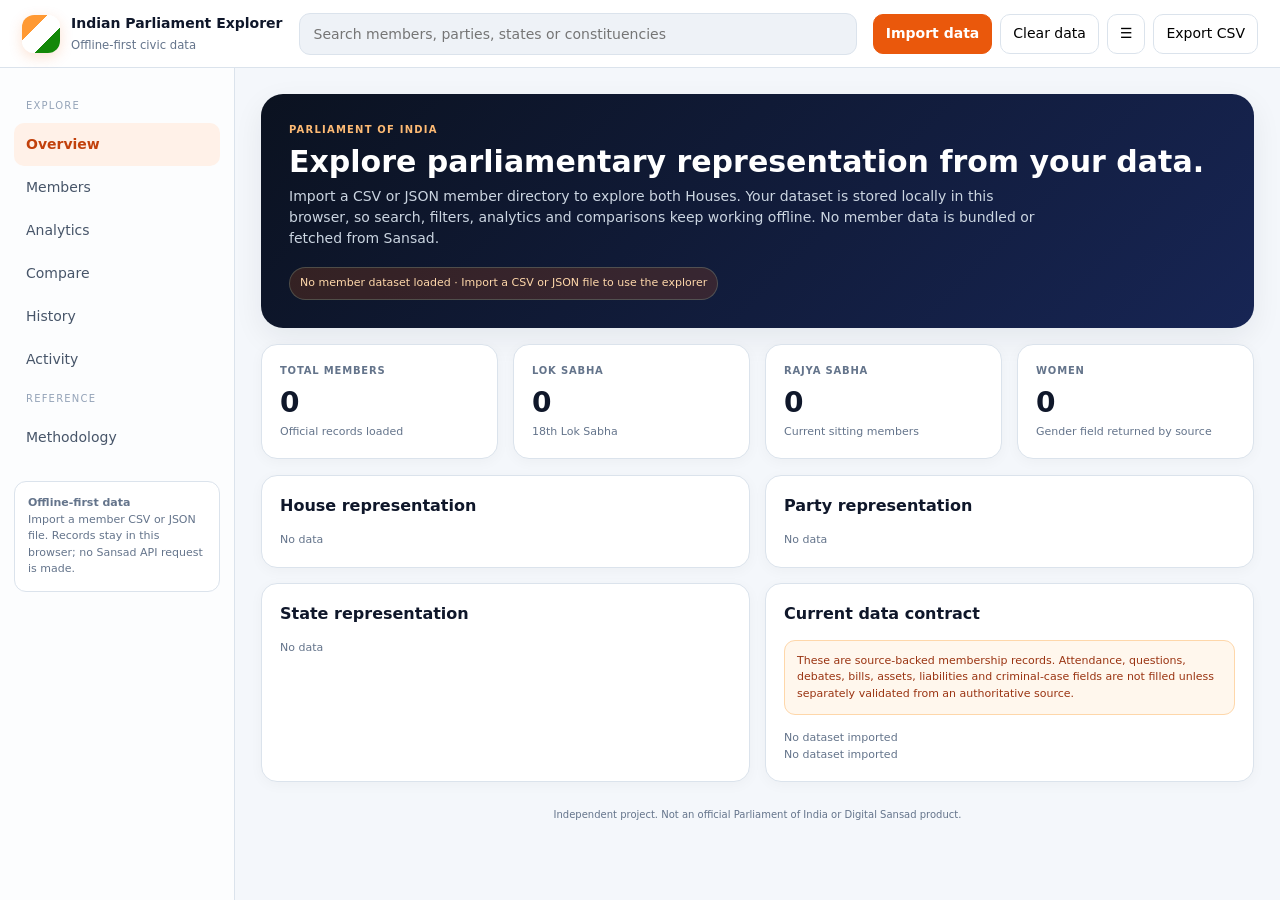
==== commit 757ca9b7: "fix: remove runtime Sansad API dependency" ====
--- a/index.html
+++ b/index.html
@@ -8,16 +8,16 @@
 <link rel="stylesheet" href="styles.css">
 </head>
 <body>
-<header class="top"><div class="brand"><div class="mark"></div><div><strong>Indian Parliament Explorer</strong><small>Official-source civic data</small></div></div><div class="search"><input id="globalSearch" aria-label="Search members, parties, states or constituencies" placeholder="Search members, parties, states or constituencies"></div><div class="actions"><button class="btn" id="menu" aria-label="Toggle navigation">☰</button><button class="btn primary" id="export" aria-label="Export filtered member records as CSV">Export CSV</button></div></header>
-<div class="shell" id="shell"><aside><nav class="nav"><div class="nav-label">Explore</div><button class="active" data-view="overview">Overview</button><button data-view="members">Members</button><button data-view="analytics">Analytics</button><button data-view="compare">Compare</button><button data-view="history">History</button><button data-view="activity">Activity</button><div class="nav-label">Reference</div><button data-view="methodology">Methodology</button></nav><div class="source-note"><strong>Official source</strong><br>Member records are loaded from Digital Sansad at runtime. No legacy dataset is used as production data.</div></aside><main>
-<section id="overview" class="view active"><div class="hero"><div class="eyebrow">Parliament of India</div><h1>Explore the current Parliament from official records.</h1><p>Member identity, party, constituency, state, membership status, terms and available biographical fields are loaded from Digital Sansad. Unsupported performance and declaration metrics are deliberately left unavailable.</p><div id="sourceStatus" class="status">Loading official Digital Sansad data…</div></div><div id="kpis" class="grid kpis"></div><div class="grid two"><div class="card"><h2>House representation</h2><div id="houseBars"></div></div><div class="card"><h2>Party representation</h2><div id="partyBars"></div></div></div><div class="grid two" style="margin-top:15px"><div class="card"><h2>State representation</h2><div id="stateBars"></div></div><div class="card"><h2>Current data contract</h2><div class="notice">These are source-backed membership records. Attendance, questions, debates, bills, assets, liabilities and criminal-case fields are not filled unless separately validated from an authoritative source.</div><div id="coverage"></div></div></div></section>
-<section id="members" class="view"><div class="eyebrow">Directory</div><h1>Members</h1><div class="toolbar"><select id="houseFilter" class="field"><option value="">All houses</option><option>Lok Sabha</option><option>Rajya Sabha</option></select><select id="partyFilter" class="field"><option value="">All parties</option></select><select id="stateFilter" class="field"><option value="">All states/UTs</option></select><select id="sortFilter" class="field"><option value="name">Name</option><option value="party">Party</option><option value="state">State</option><option value="house">House</option></select><label class="filter-label" for="ageFilter">Age range</label><select id="ageFilter" class="field"><option value="">Any age</option><option value="under40">Under 40</option><option value="40-59">40–59</option><option value="60plus">60+</option></select><label class="filter-label" for="termsFilter">Terms served</label><select id="termsFilter" class="field"><option value="">Any tenure</option><option value="1">1 term</option><option value="2plus">2+ terms</option></select><button id="reset" class="btn">Reset</button></div><div class="notice">Showing only fields returned by the official member sources. Search and filters operate on the official dataset loaded for this session.</div><div id="memberResults"></div></section>
-<section id="analytics" class="view"><div class="eyebrow">Calculated from official records</div><h1>Analytics</h1><div class="notice">All figures in this view are calculated from the official member records loaded for this session. They are derived statistics, not separately sourced parliamentary facts.</div><div class="grid three"><div class="card"><h2>Gender by House</h2><div id="genderByHouse"></div></div><div class="card"><h2>Age distribution</h2><div id="ageDistribution"></div></div><div class="card"><h2>House mix</h2><div id="houseMix"></div></div></div><div class="grid two" style="margin-top:15px"><div class="card"><h2>Party representation by House</h2><div id="partyByHouse"></div></div><div class="card"><h2>State/UT representation by House</h2><div id="stateByHouse"></div></div></div><div class="card" style="margin-top:15px"><h2>Top parties</h2><div id="topParties"></div></div><div class="card" style="margin-top:15px"><h2>Unsupported dimensions</h2><div id="unsupportedAnalytics" class="unsupported"></div></div></section>
-<section id="compare" class="view"><div class="eyebrow">Parliament-wide comparison</div><h1>Compare Houses</h1><div class="notice">All counts below are calculated from the official member records loaded for this session. They describe representation in the loaded records and do not classify majority, opposition, elected or nominated status.</div><div id="comparisonSummary" class="compare-summary"></div><div class="card"><h2>Compare individual members</h2><div class="muted">Select up to four members for a source-backed side-by-side comparison.</div><div id="comparePickers" class="grid two"></div></div><div id="compareResult" class="card" style="margin-top:15px"></div></section>
-<section id="activity" class="view"><div class="eyebrow">Official parliamentary activity</div><h1>Parliamentary activity</h1><div class="notice">This view is a discovery layer for official parliamentary activity resources. It links to Digital Sansad and the Parliament Digital Library rather than copying unvalidated activity records into the application. The linked resources may expose live or session-specific information.</div><div class="grid two activity-grid"><div class="card activity-card"><div class="pill">Lok Sabha</div><h2>Questions</h2><p class="muted">Questions, answers, question lists, calendars and related search resources.</p><a class="btn primary" href="https://sansad.in/ls/siteMap" target="_blank" rel="noreferrer">Open official resources</a></div><div class="card activity-card"><div class="pill">Lok Sabha</div><h2>Debates</h2><p class="muted">Uncorrected and corrected debates, debate search, synopsis and historical proceedings.</p><a class="btn primary" href="https://sansad.in/ls/siteMap" target="_blank" rel="noreferrer">Open official resources</a></div><div class="card activity-card"><div class="pill">Lok Sabha</div><h2>Legislation</h2><p class="muted">Official business and legislation resources covering Bills and related parliamentary material.</p><a class="btn primary" href="https://sansad.in/ls/business" target="_blank" rel="noreferrer">Open House Business</a></div><div class="card activity-card"><div class="pill">Lok Sabha</div><h2>Committees</h2><p class="muted">Committee composition, membership and related parliamentary committee resources.</p><a class="btn primary" href="https://sansad.in/ls/committee/committee-members" target="_blank" rel="noreferrer">Open committee members</a></div><div class="card activity-card"><div class="pill">Rajya Sabha</div><h2>Questions, debates and Bills</h2><p class="muted">The official House Business section provides questions, synopsis of debates and legislative business.</p><a class="btn primary" href="https://sansad.in/rs/house-business" target="_blank" rel="noreferrer">Open House Business</a></div><div class="card activity-card"><div class="pill">Rajya Sabha</div><h2>Activity dashboard</h2><p class="muted">Official dashboard entry point for debates, question notices, committee reports and Bills.</p><a class="btn primary" href="https://sansad.in/rs/dashboard" target="_blank" rel="noreferrer">Open dashboard</a></div><div class="card activity-card"><div class="pill">Rajya Sabha</div><h2>Committees</h2><p class="muted">Committee information and current parliamentary committee resources are available through the official site.</p><a class="btn primary" href="https://sansad.in/rs/siteMap" target="_blank" rel="noreferrer">Open official resources</a></div><div class="card activity-card"><div class="pill">Historical</div><h2>Parliament Digital Library</h2><p class="muted">Searchable parliamentary documents including historical debates, questions and committee material.</p><a class="btn primary" href="https://eparlib.sansad.in/" target="_blank" rel="noreferrer">Open digital library</a></div></div><div class="card" style="margin-top:15px"><h2>What is intentionally not calculated</h2><div class="unsupported">The explorer does not currently calculate member activity totals, attendance, debate participation, questions asked, Bills introduced, committee performance or similar rankings from these resources. Those metrics require separately validated, reproducible datasets and definitions.</div></div></section><section id="history" class="view"><div class="eyebrow">Historical reference</div><h1>Parliament history</h1><div class="notice">This history layer is an index to authoritative parliamentary archives. The chronology below records Lok Sabha periods and official archive links; it does not reproduce an unvalidated historical membership or election dataset.</div><div class="history-grid"><div class="card"><h2>Lok Sabha timeline</h2><div id="lokSabhaTimeline" class="timeline"><div class="muted">Loading historical archive…</div></div></div><div class="card"><h2>Rajya Sabha since 1952</h2><div id="rajyaSabhaHistory"></div></div></div><div class="card" style="margin-top:15px"><h2>Historical sources</h2><div id="historySources" class="method"></div></div></section><section id="methodology" class="view"><div class="eyebrow">Provenance</div><h1>Methodology</h1><div class="method"><div><strong>Primary sources</strong><br><a href="https://sansad.in/ls/members" target="_blank" rel="noreferrer">Lok Sabha member directory</a> · <a href="https://sansad.in/rs/members" target="_blank" rel="noreferrer">Rajya Sabha member directory</a>.</div><div><strong>Retrieval</strong><br><span id="retrievedAt">—</span><br><span class="muted">Browser retrieval time; not a source publication date.</span></div><div><strong>Coverage</strong><br>18th Lok Sabha sitting members and current sitting Rajya Sabha members returned by the official endpoints.</div><div><strong>Source-backed fields</strong><br>Name, house, party, state/UT, constituency where supplied, membership status, terms and available biographical fields.</div><div><strong>Unavailable fields</strong><br>Attendance, questions, debates, bills, assets, liabilities and criminal cases remain null unless separately validated from authoritative source records.</div><div><strong>Derived values</strong><br>Counts, shares, rankings and comparisons shown by the application are calculated from the loaded official member records and are not presented as directly sourced facts.</div><div><strong>Historical reference layer</strong><br>Historical chronology and archive links are maintained in <code>data/history.json</code>. The application does not treat those archives as an embedded historical member dataset; current member records remain the separate runtime source.</div><div><strong>Archive</strong><br><code>legacy.html</code> is retained only as an archival copy of the previous application and is not used by the production data loader.</div><div><strong>Report a data issue</strong><br><a href="https://github.com/Aaqibhafeezkhan/IndianParliamentInfographic/issues/new?template=blank" target="_blank" rel="noreferrer">Open a correction report on GitHub</a>. Include the member, field, official source URL and retrieval date.</div></div></section>
+<header class="top"><div class="brand"><div class="mark"></div><div><strong>Indian Parliament Explorer</strong><small>Offline-first civic data</small></div></div><div class="search"><input id="globalSearch" aria-label="Search members, parties, states or constituencies" placeholder="Search members, parties, states or constituencies"></div><div class="actions"><input id="datasetFile" type="file" accept=".csv,.json,text/csv,application/json" hidden><button class="btn primary" id="importDataset" aria-label="Import member data from CSV or JSON">Import data</button><button class="btn" id="clearDataset" aria-label="Clear locally saved member data">Clear data</button><button class="btn" id="menu" aria-label="Toggle navigation">☰</button><button class="btn" id="export" aria-label="Export filtered member records as CSV">Export CSV</button></div></header>
+<div class="shell" id="shell"><aside><nav class="nav"><div class="nav-label">Explore</div><button class="active" data-view="overview">Overview</button><button data-view="members">Members</button><button data-view="analytics">Analytics</button><button data-view="compare">Compare</button><button data-view="history">History</button><button data-view="activity">Activity</button><div class="nav-label">Reference</div><button data-view="methodology">Methodology</button></nav><div class="source-note"><strong>Offline-first data</strong><br>Import a member CSV or JSON file. Records stay in this browser; no Sansad API request is made.</div></aside><main>
+<section id="overview" class="view active"><div class="hero"><div class="eyebrow">Parliament of India</div><h1>Explore parliamentary representation from your data.</h1><p>Import a CSV or JSON member directory to explore both Houses. Your dataset is stored locally in this browser, so search, filters, analytics and comparisons keep working offline. No member data is bundled or fetched from Sansad.</p><div id="sourceStatus" class="status">No dataset loaded. Select Import data to get started.</div></div><div id="kpis" class="grid kpis"></div><div class="grid two"><div class="card"><h2>House representation</h2><div id="houseBars"></div></div><div class="card"><h2>Party representation</h2><div id="partyBars"></div></div></div><div class="grid two" style="margin-top:15px"><div class="card"><h2>State representation</h2><div id="stateBars"></div></div><div class="card"><h2>Current data contract</h2><div class="notice">These are source-backed membership records. Attendance, questions, debates, bills, assets, liabilities and criminal-case fields are not filled unless separately validated from an authoritative source.</div><div id="coverage"></div></div></div></section>
+<section id="members" class="view"><div class="eyebrow">Directory</div><h1>Members</h1><div class="toolbar"><select id="houseFilter" class="field"><option value="">All houses</option><option>Lok Sabha</option><option>Rajya Sabha</option></select><select id="partyFilter" class="field"><option value="">All parties</option></select><select id="stateFilter" class="field"><option value="">All states/UTs</option></select><select id="sortFilter" class="field"><option value="name">Name</option><option value="party">Party</option><option value="state">State</option><option value="house">House</option></select><label class="filter-label" for="ageFilter">Age range</label><select id="ageFilter" class="field"><option value="">Any age</option><option value="under40">Under 40</option><option value="40-59">40–59</option><option value="60plus">60+</option></select><label class="filter-label" for="termsFilter">Terms served</label><select id="termsFilter" class="field"><option value="">Any tenure</option><option value="1">1 term</option><option value="2plus">2+ terms</option></select><button id="reset" class="btn">Reset</button></div><div class="notice">Search and filters operate on your locally imported dataset. Use Import data in the header to replace it; exported files contain only the currently filtered records.</div><div id="memberResults"></div></section>
+<section id="analytics" class="view"><div class="eyebrow">Calculated from imported records</div><h1>Analytics</h1><div class="notice">All figures in this view are calculated from your imported member records. They are derived statistics, not separately sourced parliamentary facts.</div><div class="grid three"><div class="card"><h2>Gender by House</h2><div id="genderByHouse"></div></div><div class="card"><h2>Age distribution</h2><div id="ageDistribution"></div></div><div class="card"><h2>House mix</h2><div id="houseMix"></div></div></div><div class="grid two" style="margin-top:15px"><div class="card"><h2>Party representation by House</h2><div id="partyByHouse"></div></div><div class="card"><h2>State/UT representation by House</h2><div id="stateByHouse"></div></div></div><div class="card" style="margin-top:15px"><h2>Top parties</h2><div id="topParties"></div></div><div class="card" style="margin-top:15px"><h2>Unsupported dimensions</h2><div id="unsupportedAnalytics" class="unsupported"></div></div></section>
+<section id="compare" class="view"><div class="eyebrow">Parliament-wide comparison</div><h1>Compare Houses</h1><div class="notice">All counts below are calculated from your imported records. They describe representation in the loaded dataset and do not classify majority, opposition, elected or nominated status.</div><div id="comparisonSummary" class="compare-summary"></div><div class="card"><h2>Compare individual members</h2><div class="muted">Select up to four members for a source-backed side-by-side comparison.</div><div id="comparePickers" class="grid two"></div></div><div id="compareResult" class="card" style="margin-top:15px"></div></section>
+<section id="activity" class="view"><div class="eyebrow">Official parliamentary activity</div><h1>Parliamentary activity</h1><div class="notice">This view is a discovery layer for official parliamentary activity resources. It links to Digital Sansad and the Parliament Digital Library rather than copying unvalidated activity records into the application. The linked resources may expose live or session-specific information.</div><div class="grid two activity-grid"><div class="card activity-card"><div class="pill">Lok Sabha</div><h2>Questions</h2><p class="muted">Questions, answers, question lists, calendars and related search resources.</p><a class="btn primary" href="https://sansad.in/ls/siteMap" target="_blank" rel="noreferrer">Open official resources</a></div><div class="card activity-card"><div class="pill">Lok Sabha</div><h2>Debates</h2><p class="muted">Uncorrected and corrected debates, debate search, synopsis and historical proceedings.</p><a class="btn primary" href="https://sansad.in/ls/siteMap" target="_blank" rel="noreferrer">Open official resources</a></div><div class="card activity-card"><div class="pill">Lok Sabha</div><h2>Legislation</h2><p class="muted">Official business and legislation resources covering Bills and related parliamentary material.</p><a class="btn primary" href="https://sansad.in/ls/business" target="_blank" rel="noreferrer">Open House Business</a></div><div class="card activity-card"><div class="pill">Lok Sabha</div><h2>Committees</h2><p class="muted">Committee composition, membership and related parliamentary committee resources.</p><a class="btn primary" href="https://sansad.in/ls/committee/committee-members" target="_blank" rel="noreferrer">Open committee members</a></div><div class="card activity-card"><div class="pill">Rajya Sabha</div><h2>Questions, debates and Bills</h2><p class="muted">The official House Business section provides questions, synopsis of debates and legislative business.</p><a class="btn primary" href="https://sansad.in/rs/house-business" target="_blank" rel="noreferrer">Open House Business</a></div><div class="card activity-card"><div class="pill">Rajya Sabha</div><h2>Activity dashboard</h2><p class="muted">Official dashboard entry point for debates, question notices, committee reports and Bills.</p><a class="btn primary" href="https://sansad.in/rs/dashboard" target="_blank" rel="noreferrer">Open dashboard</a></div><div class="card activity-card"><div class="pill">Rajya Sabha</div><h2>Committees</h2><p class="muted">Committee information and current parliamentary committee resources are available through the official site.</p><a class="btn primary" href="https://sansad.in/rs/siteMap" target="_blank" rel="noreferrer">Open official resources</a></div><div class="card activity-card"><div class="pill">Historical</div><h2>Parliament Digital Library</h2><p class="muted">Searchable parliamentary documents including historical debates, questions and committee material.</p><a class="btn primary" href="https://eparlib.sansad.in/" target="_blank" rel="noreferrer">Open digital library</a></div></div><div class="card" style="margin-top:15px"><h2>What is intentionally not calculated</h2><div class="unsupported">The explorer does not currently calculate member activity totals, attendance, debate participation, questions asked, Bills introduced, committee performance or similar rankings from these resources. Those metrics require separately validated, reproducible datasets and definitions.</div></div></section><section id="history" class="view"><div class="eyebrow">Historical reference</div><h1>Parliament history</h1><div class="notice">This history layer is an index to authoritative parliamentary archives. The chronology below records Lok Sabha periods and official archive links; it does not reproduce an unvalidated historical membership or election dataset.</div><div class="history-grid"><div class="card"><h2>Lok Sabha timeline</h2><div id="lokSabhaTimeline" class="timeline"><div class="muted">Loading historical archive…</div></div></div><div class="card"><h2>Rajya Sabha since 1952</h2><div id="rajyaSabhaHistory"></div></div></div><div class="card" style="margin-top:15px"><h2>Historical sources</h2><div id="historySources" class="method"></div></div></section><section id="methodology" class="view"><div class="eyebrow">Provenance</div><h1>Methodology</h1><div class="method"><div><strong>Primary sources</strong><br><a href="https://sansad.in/ls/members" target="_blank" rel="noreferrer">Lok Sabha member directory</a> · <a href="https://sansad.in/rs/members" target="_blank" rel="noreferrer">Rajya Sabha member directory</a>.</div><div><strong>Local import time</strong><br><span id="retrievedAt">No dataset imported</span><br><span class="muted">This records when the file was imported, not when its source data was published.</span></div><div><strong>Coverage</strong><br>Coverage depends on the file you import. The overview shows whether each House is present.</div><div><strong>Imported fields</strong><br>Name, house, party, state/UT, constituency where supplied, membership status, terms and available biographical fields.</div><div><strong>Unavailable fields</strong><br>Attendance, questions, debates, bills, assets, liabilities and criminal cases remain null unless separately validated from authoritative source records.</div><div><strong>Derived values</strong><br>Counts, shares, rankings and comparisons shown by the application are calculated from the locally imported records and are not presented as directly sourced facts.</div><div><strong>Member data</strong><br>Import a CSV or JSON file containing member records. The app stores it in browser local storage and does not call a Sansad API. Official directory links above are references for manual verification, not application data endpoints.</div><div><strong>Historical reference layer</strong><br>Historical chronology and archive links are maintained in <code>data/history.json</code> and loaded locally.</div><div><strong>Archive</strong><br><code>legacy.html</code> is retained only as an archival copy of the previous application and is not used by the production data loader.</div><div><strong>Report a data issue</strong><br><a href="https://github.com/Aaqibhafeezkhan/IndianParliamentInfographic/issues/new?template=blank" target="_blank" rel="noreferrer">Open a correction report on GitHub</a>. Include the member, field, official source URL and retrieval date.</div></div></section>
 <div class="footer">Independent project. Not an official Parliament of India or Digital Sansad product.</div></main></div>
 <div class="modal" id="modal"><div class="dialog"><div class="dialog-head"><div><strong id="modalName"></strong><div id="modalMeta" class="muted"></div></div><button class="close" id="close">×</button></div><div class="dialog-body" id="modalBody"></div></div></div>
-<script src="data/official-loader.js"></script>
+<script src="data/loader.js"></script>
 <script src="app.js"></script>
 </body>
 </html>
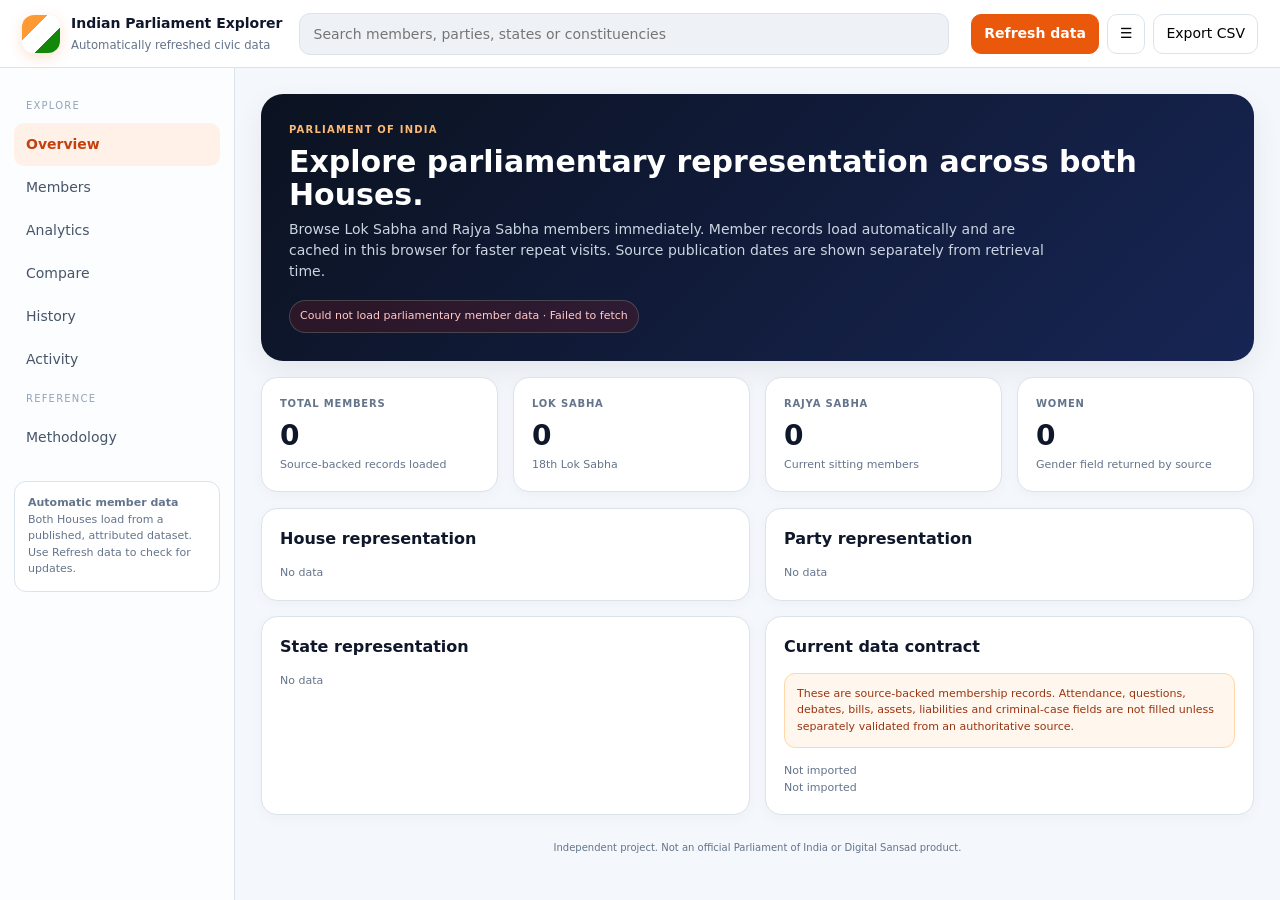
==== commit 39878b35: "feat: remove the manual import-first experience" ====
--- a/index.html
+++ b/index.html
@@ -8,13 +8,13 @@
 <link rel="stylesheet" href="styles.css">
 </head>
 <body>
-<header class="top"><div class="brand"><div class="mark"></div><div><strong>Indian Parliament Explorer</strong><small>Offline-first civic data</small></div></div><div class="search"><input id="globalSearch" aria-label="Search members, parties, states or constituencies" placeholder="Search members, parties, states or constituencies"></div><div class="actions"><input id="datasetFile" type="file" accept=".csv,.json,text/csv,application/json" hidden><button class="btn primary" id="importDataset" aria-label="Import member data from CSV or JSON">Import data</button><button class="btn" id="clearDataset" aria-label="Clear locally saved member data">Clear data</button><button class="btn" id="menu" aria-label="Toggle navigation">☰</button><button class="btn" id="export" aria-label="Export filtered member records as CSV">Export CSV</button></div></header>
-<div class="shell" id="shell"><aside><nav class="nav"><div class="nav-label">Explore</div><button class="active" data-view="overview">Overview</button><button data-view="members">Members</button><button data-view="analytics">Analytics</button><button data-view="compare">Compare</button><button data-view="history">History</button><button data-view="activity">Activity</button><div class="nav-label">Reference</div><button data-view="methodology">Methodology</button></nav><div class="source-note"><strong>Offline-first data</strong><br>Import a member CSV or JSON file. Records stay in this browser; no Sansad API request is made.</div></aside><main>
-<section id="overview" class="view active"><div class="hero"><div class="eyebrow">Parliament of India</div><h1>Explore parliamentary representation from your data.</h1><p>Import a CSV or JSON member directory to explore both Houses. Your dataset is stored locally in this browser, so search, filters, analytics and comparisons keep working offline. No member data is bundled or fetched from Sansad.</p><div id="sourceStatus" class="status">No dataset loaded. Select Import data to get started.</div></div><div id="kpis" class="grid kpis"></div><div class="grid two"><div class="card"><h2>House representation</h2><div id="houseBars"></div></div><div class="card"><h2>Party representation</h2><div id="partyBars"></div></div></div><div class="grid two" style="margin-top:15px"><div class="card"><h2>State representation</h2><div id="stateBars"></div></div><div class="card"><h2>Current data contract</h2><div class="notice">These are source-backed membership records. Attendance, questions, debates, bills, assets, liabilities and criminal-case fields are not filled unless separately validated from an authoritative source.</div><div id="coverage"></div></div></div></section>
-<section id="members" class="view"><div class="eyebrow">Directory</div><h1>Members</h1><div class="toolbar"><select id="houseFilter" class="field"><option value="">All houses</option><option>Lok Sabha</option><option>Rajya Sabha</option></select><select id="partyFilter" class="field"><option value="">All parties</option></select><select id="stateFilter" class="field"><option value="">All states/UTs</option></select><select id="sortFilter" class="field"><option value="name">Name</option><option value="party">Party</option><option value="state">State</option><option value="house">House</option></select><label class="filter-label" for="ageFilter">Age range</label><select id="ageFilter" class="field"><option value="">Any age</option><option value="under40">Under 40</option><option value="40-59">40–59</option><option value="60plus">60+</option></select><label class="filter-label" for="termsFilter">Terms served</label><select id="termsFilter" class="field"><option value="">Any tenure</option><option value="1">1 term</option><option value="2plus">2+ terms</option></select><button id="reset" class="btn">Reset</button></div><div class="notice">Search and filters operate on your locally imported dataset. Use Import data in the header to replace it; exported files contain only the currently filtered records.</div><div id="memberResults"></div></section>
-<section id="analytics" class="view"><div class="eyebrow">Calculated from imported records</div><h1>Analytics</h1><div class="notice">All figures in this view are calculated from your imported member records. They are derived statistics, not separately sourced parliamentary facts.</div><div class="grid three"><div class="card"><h2>Gender by House</h2><div id="genderByHouse"></div></div><div class="card"><h2>Age distribution</h2><div id="ageDistribution"></div></div><div class="card"><h2>House mix</h2><div id="houseMix"></div></div></div><div class="grid two" style="margin-top:15px"><div class="card"><h2>Party representation by House</h2><div id="partyByHouse"></div></div><div class="card"><h2>State/UT representation by House</h2><div id="stateByHouse"></div></div></div><div class="card" style="margin-top:15px"><h2>Top parties</h2><div id="topParties"></div></div><div class="card" style="margin-top:15px"><h2>Unsupported dimensions</h2><div id="unsupportedAnalytics" class="unsupported"></div></div></section>
-<section id="compare" class="view"><div class="eyebrow">Parliament-wide comparison</div><h1>Compare Houses</h1><div class="notice">All counts below are calculated from your imported records. They describe representation in the loaded dataset and do not classify majority, opposition, elected or nominated status.</div><div id="comparisonSummary" class="compare-summary"></div><div class="card"><h2>Compare individual members</h2><div class="muted">Select up to four members for a source-backed side-by-side comparison.</div><div id="comparePickers" class="grid two"></div></div><div id="compareResult" class="card" style="margin-top:15px"></div></section>
-<section id="activity" class="view"><div class="eyebrow">Official parliamentary activity</div><h1>Parliamentary activity</h1><div class="notice">This view is a discovery layer for official parliamentary activity resources. It links to Digital Sansad and the Parliament Digital Library rather than copying unvalidated activity records into the application. The linked resources may expose live or session-specific information.</div><div class="grid two activity-grid"><div class="card activity-card"><div class="pill">Lok Sabha</div><h2>Questions</h2><p class="muted">Questions, answers, question lists, calendars and related search resources.</p><a class="btn primary" href="https://sansad.in/ls/siteMap" target="_blank" rel="noreferrer">Open official resources</a></div><div class="card activity-card"><div class="pill">Lok Sabha</div><h2>Debates</h2><p class="muted">Uncorrected and corrected debates, debate search, synopsis and historical proceedings.</p><a class="btn primary" href="https://sansad.in/ls/siteMap" target="_blank" rel="noreferrer">Open official resources</a></div><div class="card activity-card"><div class="pill">Lok Sabha</div><h2>Legislation</h2><p class="muted">Official business and legislation resources covering Bills and related parliamentary material.</p><a class="btn primary" href="https://sansad.in/ls/business" target="_blank" rel="noreferrer">Open House Business</a></div><div class="card activity-card"><div class="pill">Lok Sabha</div><h2>Committees</h2><p class="muted">Committee composition, membership and related parliamentary committee resources.</p><a class="btn primary" href="https://sansad.in/ls/committee/committee-members" target="_blank" rel="noreferrer">Open committee members</a></div><div class="card activity-card"><div class="pill">Rajya Sabha</div><h2>Questions, debates and Bills</h2><p class="muted">The official House Business section provides questions, synopsis of debates and legislative business.</p><a class="btn primary" href="https://sansad.in/rs/house-business" target="_blank" rel="noreferrer">Open House Business</a></div><div class="card activity-card"><div class="pill">Rajya Sabha</div><h2>Activity dashboard</h2><p class="muted">Official dashboard entry point for debates, question notices, committee reports and Bills.</p><a class="btn primary" href="https://sansad.in/rs/dashboard" target="_blank" rel="noreferrer">Open dashboard</a></div><div class="card activity-card"><div class="pill">Rajya Sabha</div><h2>Committees</h2><p class="muted">Committee information and current parliamentary committee resources are available through the official site.</p><a class="btn primary" href="https://sansad.in/rs/siteMap" target="_blank" rel="noreferrer">Open official resources</a></div><div class="card activity-card"><div class="pill">Historical</div><h2>Parliament Digital Library</h2><p class="muted">Searchable parliamentary documents including historical debates, questions and committee material.</p><a class="btn primary" href="https://eparlib.sansad.in/" target="_blank" rel="noreferrer">Open digital library</a></div></div><div class="card" style="margin-top:15px"><h2>What is intentionally not calculated</h2><div class="unsupported">The explorer does not currently calculate member activity totals, attendance, debate participation, questions asked, Bills introduced, committee performance or similar rankings from these resources. Those metrics require separately validated, reproducible datasets and definitions.</div></div></section><section id="history" class="view"><div class="eyebrow">Historical reference</div><h1>Parliament history</h1><div class="notice">This history layer is an index to authoritative parliamentary archives. The chronology below records Lok Sabha periods and official archive links; it does not reproduce an unvalidated historical membership or election dataset.</div><div class="history-grid"><div class="card"><h2>Lok Sabha timeline</h2><div id="lokSabhaTimeline" class="timeline"><div class="muted">Loading historical archive…</div></div></div><div class="card"><h2>Rajya Sabha since 1952</h2><div id="rajyaSabhaHistory"></div></div></div><div class="card" style="margin-top:15px"><h2>Historical sources</h2><div id="historySources" class="method"></div></div></section><section id="methodology" class="view"><div class="eyebrow">Provenance</div><h1>Methodology</h1><div class="method"><div><strong>Primary sources</strong><br><a href="https://sansad.in/ls/members" target="_blank" rel="noreferrer">Lok Sabha member directory</a> · <a href="https://sansad.in/rs/members" target="_blank" rel="noreferrer">Rajya Sabha member directory</a>.</div><div><strong>Local import time</strong><br><span id="retrievedAt">No dataset imported</span><br><span class="muted">This records when the file was imported, not when its source data was published.</span></div><div><strong>Coverage</strong><br>Coverage depends on the file you import. The overview shows whether each House is present.</div><div><strong>Imported fields</strong><br>Name, house, party, state/UT, constituency where supplied, membership status, terms and available biographical fields.</div><div><strong>Unavailable fields</strong><br>Attendance, questions, debates, bills, assets, liabilities and criminal cases remain null unless separately validated from authoritative source records.</div><div><strong>Derived values</strong><br>Counts, shares, rankings and comparisons shown by the application are calculated from the locally imported records and are not presented as directly sourced facts.</div><div><strong>Member data</strong><br>Import a CSV or JSON file containing member records. The app stores it in browser local storage and does not call a Sansad API. Official directory links above are references for manual verification, not application data endpoints.</div><div><strong>Historical reference layer</strong><br>Historical chronology and archive links are maintained in <code>data/history.json</code> and loaded locally.</div><div><strong>Archive</strong><br><code>legacy.html</code> is retained only as an archival copy of the previous application and is not used by the production data loader.</div><div><strong>Report a data issue</strong><br><a href="https://github.com/Aaqibhafeezkhan/IndianParliamentInfographic/issues/new?template=blank" target="_blank" rel="noreferrer">Open a correction report on GitHub</a>. Include the member, field, official source URL and retrieval date.</div></div></section>
+<header class="top"><div class="brand"><div class="mark"></div><div><strong>Indian Parliament Explorer</strong><small>Automatically refreshed civic data</small></div></div><div class="search"><input id="globalSearch" aria-label="Search members, parties, states or constituencies" placeholder="Search members, parties, states or constituencies"></div><div class="actions"><button class="btn primary" id="importDataset" aria-label="Refresh parliamentary member data">Refresh data</button><button class="btn" id="menu" aria-label="Toggle navigation">☰</button><button class="btn" id="export" aria-label="Export filtered member records as CSV">Export CSV</button></div></header>
+<div class="shell" id="shell"><aside><nav class="nav"><div class="nav-label">Explore</div><button class="active" data-view="overview">Overview</button><button data-view="members">Members</button><button data-view="analytics">Analytics</button><button data-view="compare">Compare</button><button data-view="history">History</button><button data-view="activity">Activity</button><div class="nav-label">Reference</div><button data-view="methodology">Methodology</button></nav><div class="source-note"><strong>Automatic member data</strong><br>Both Houses load from a published, attributed dataset. Use Refresh data to check for updates.</div></aside><main>
+<section id="overview" class="view active"><div class="hero"><div class="eyebrow">Parliament of India</div><h1>Explore parliamentary representation across both Houses.</h1><p>Browse Lok Sabha and Rajya Sabha members immediately. Member records load automatically and are cached in this browser for faster repeat visits. Source publication dates are shown separately from retrieval time.</p><div id="sourceStatus" class="status">Loading Lok Sabha and Rajya Sabha member records…</div></div><div id="kpis" class="grid kpis"></div><div class="grid two"><div class="card"><h2>House representation</h2><div id="houseBars"></div></div><div class="card"><h2>Party representation</h2><div id="partyBars"></div></div></div><div class="grid two" style="margin-top:15px"><div class="card"><h2>State representation</h2><div id="stateBars"></div></div><div class="card"><h2>Current data contract</h2><div class="notice">These are source-backed membership records. Attendance, questions, debates, bills, assets, liabilities and criminal-case fields are not filled unless separately validated from an authoritative source.</div><div id="coverage"></div></div></div></section>
+<section id="members" class="view"><div class="eyebrow">Directory</div><h1>Members</h1><div class="toolbar"><select id="houseFilter" class="field"><option value="">All houses</option><option>Lok Sabha</option><option>Rajya Sabha</option></select><select id="partyFilter" class="field"><option value="">All parties</option></select><select id="stateFilter" class="field"><option value="">All states/UTs</option></select><select id="sortFilter" class="field"><option value="name">Name</option><option value="party">Party</option><option value="state">State</option><option value="house">House</option></select><label class="filter-label" for="ageFilter">Age range</label><select id="ageFilter" class="field"><option value="">Any age</option><option value="under40">Under 40</option><option value="40-59">40–59</option><option value="60plus">60+</option></select><label class="filter-label" for="termsFilter">Terms served</label><select id="termsFilter" class="field"><option value="">Any tenure</option><option value="1">1 term</option><option value="2plus">2+ terms</option></select><button id="reset" class="btn">Reset</button></div><div class="notice">Search and filters operate on the automatically loaded member directory. Use Refresh data to check the published source for updates; exported files contain only the currently filtered records.</div><div id="memberResults"></div></section>
+<section id="analytics" class="view"><div class="eyebrow">Calculated from the loaded member directory</div><h1>Analytics</h1><div class="notice">All figures in this view are calculated from the loaded member records. They are derived statistics, not separately sourced parliamentary facts.</div><div class="grid three"><div class="card"><h2>Gender by House</h2><div id="genderByHouse"></div></div><div class="card"><h2>Age distribution</h2><div id="ageDistribution"></div></div><div class="card"><h2>House mix</h2><div id="houseMix"></div></div></div><div class="grid two" style="margin-top:15px"><div class="card"><h2>Party representation by House</h2><div id="partyByHouse"></div></div><div class="card"><h2>State/UT representation by House</h2><div id="stateByHouse"></div></div></div><div class="card" style="margin-top:15px"><h2>Top parties</h2><div id="topParties"></div></div><div class="card" style="margin-top:15px"><h2>Unsupported dimensions</h2><div id="unsupportedAnalytics" class="unsupported"></div></div></section>
+<section id="compare" class="view"><div class="eyebrow">Parliament-wide comparison</div><h1>Compare Houses</h1><div class="notice">All counts below are calculated from the loaded records. They describe representation in the source snapshot and do not classify majority, opposition, elected or nominated status.</div><div id="comparisonSummary" class="compare-summary"></div><div class="card"><h2>Compare individual members</h2><div class="muted">Select up to four members for a source-backed side-by-side comparison.</div><div id="comparePickers" class="grid two"></div></div><div id="compareResult" class="card" style="margin-top:15px"></div></section>
+<section id="activity" class="view"><div class="eyebrow">Official parliamentary activity</div><h1>Parliamentary activity</h1><div class="notice">This view is a discovery layer for official parliamentary activity resources. It links to Digital Sansad and the Parliament Digital Library rather than copying unvalidated activity records into the application. The linked resources may expose live or session-specific information.</div><div class="grid two activity-grid"><div class="card activity-card"><div class="pill">Lok Sabha</div><h2>Questions</h2><p class="muted">Questions, answers, question lists, calendars and related search resources.</p><a class="btn primary" href="https://sansad.in/ls/siteMap" target="_blank" rel="noreferrer">Open official resources</a></div><div class="card activity-card"><div class="pill">Lok Sabha</div><h2>Debates</h2><p class="muted">Uncorrected and corrected debates, debate search, synopsis and historical proceedings.</p><a class="btn primary" href="https://sansad.in/ls/siteMap" target="_blank" rel="noreferrer">Open official resources</a></div><div class="card activity-card"><div class="pill">Lok Sabha</div><h2>Legislation</h2><p class="muted">Official business and legislation resources covering Bills and related parliamentary material.</p><a class="btn primary" href="https://sansad.in/ls/business" target="_blank" rel="noreferrer">Open House Business</a></div><div class="card activity-card"><div class="pill">Lok Sabha</div><h2>Committees</h2><p class="muted">Committee composition, membership and related parliamentary committee resources.</p><a class="btn primary" href="https://sansad.in/ls/committee/committee-members" target="_blank" rel="noreferrer">Open committee members</a></div><div class="card activity-card"><div class="pill">Rajya Sabha</div><h2>Questions, debates and Bills</h2><p class="muted">The official House Business section provides questions, synopsis of debates and legislative business.</p><a class="btn primary" href="https://sansad.in/rs/house-business" target="_blank" rel="noreferrer">Open House Business</a></div><div class="card activity-card"><div class="pill">Rajya Sabha</div><h2>Activity dashboard</h2><p class="muted">Official dashboard entry point for debates, question notices, committee reports and Bills.</p><a class="btn primary" href="https://sansad.in/rs/dashboard" target="_blank" rel="noreferrer">Open dashboard</a></div><div class="card activity-card"><div class="pill">Rajya Sabha</div><h2>Committees</h2><p class="muted">Committee information and current parliamentary committee resources are available through the official site.</p><a class="btn primary" href="https://sansad.in/rs/siteMap" target="_blank" rel="noreferrer">Open official resources</a></div><div class="card activity-card"><div class="pill">Historical</div><h2>Parliament Digital Library</h2><p class="muted">Searchable parliamentary documents including historical debates, questions and committee material.</p><a class="btn primary" href="https://eparlib.sansad.in/" target="_blank" rel="noreferrer">Open digital library</a></div></div><div class="card" style="margin-top:15px"><h2>What is intentionally not calculated</h2><div class="unsupported">The explorer does not currently calculate member activity totals, attendance, debate participation, questions asked, Bills introduced, committee performance or similar rankings from these resources. Those metrics require separately validated, reproducible datasets and definitions.</div></div></section><section id="history" class="view"><div class="eyebrow">Historical reference</div><h1>Parliament history</h1><div class="notice">This history layer is an index to authoritative parliamentary archives. The chronology below records Lok Sabha periods and official archive links; it does not reproduce an unvalidated historical membership or election dataset.</div><div class="history-grid"><div class="card"><h2>Lok Sabha timeline</h2><div id="lokSabhaTimeline" class="timeline"><div class="muted">Loading historical archive…</div></div></div><div class="card"><h2>Rajya Sabha since 1952</h2><div id="rajyaSabhaHistory"></div></div></div><div class="card" style="margin-top:15px"><h2>Historical sources</h2><div id="historySources" class="method"></div></div></section><section id="methodology" class="view"><div class="eyebrow">Provenance</div><h1>Methodology</h1><div class="method"><div><strong>Primary sources</strong><br><a href="https://sansad.in/ls/members" target="_blank" rel="noreferrer">Lok Sabha member directory</a> · <a href="https://sansad.in/rs/members" target="_blank" rel="noreferrer">Rajya Sabha member directory</a>.</div><div><strong>Local import time</strong><br><span id="retrievedAt">Source metadata loading</span><br><span class="muted">This records when the file was imported, not when its source data was published.</span></div><div><strong>Coverage</strong><br>Coverage is determined by the two published source snapshots; the overview shows the loaded member counts for each House.</div><div><strong>Imported fields</strong><br>Name, house, party, state/UT, constituency where supplied, membership status, terms and available biographical fields.</div><div><strong>Unavailable fields</strong><br>Attendance, questions, debates, bills, assets, liabilities and criminal cases remain null unless separately validated from authoritative source records.</div><div><strong>Derived values</strong><br>Counts, shares, rankings and comparisons shown by the application are calculated from the locally imported records and are not presented as directly sourced facts.</div><div><strong>Member data</strong><br>Member records load automatically from the RTI Wiki published JSON snapshots. The app caches successful loads in browser storage and does not call Digital Sansad APIs directly. Source as-of dates and retrieval time are displayed separately.</div><div><strong>Historical reference layer</strong><br>Historical chronology and archive links are maintained in <code>data/history.json</code> and loaded locally.</div><div><strong>Archive</strong><br><code>legacy.html</code> is retained only as an archival copy of the previous application and is not used by the production data loader.</div><div><strong>Report a data issue</strong><br><a href="https://github.com/Aaqibhafeezkhan/IndianParliamentInfographic/issues/new?template=blank" target="_blank" rel="noreferrer">Open a correction report on GitHub</a>. Include the member, field, official source URL and retrieval date.</div></div></section>
 <div class="footer">Independent project. Not an official Parliament of India or Digital Sansad product.</div></main></div>
 <div class="modal" id="modal"><div class="dialog"><div class="dialog-head"><div><strong id="modalName"></strong><div id="modalMeta" class="muted"></div></div><button class="close" id="close">×</button></div><div class="dialog-body" id="modalBody"></div></div></div>
 <script src="data/loader.js"></script>
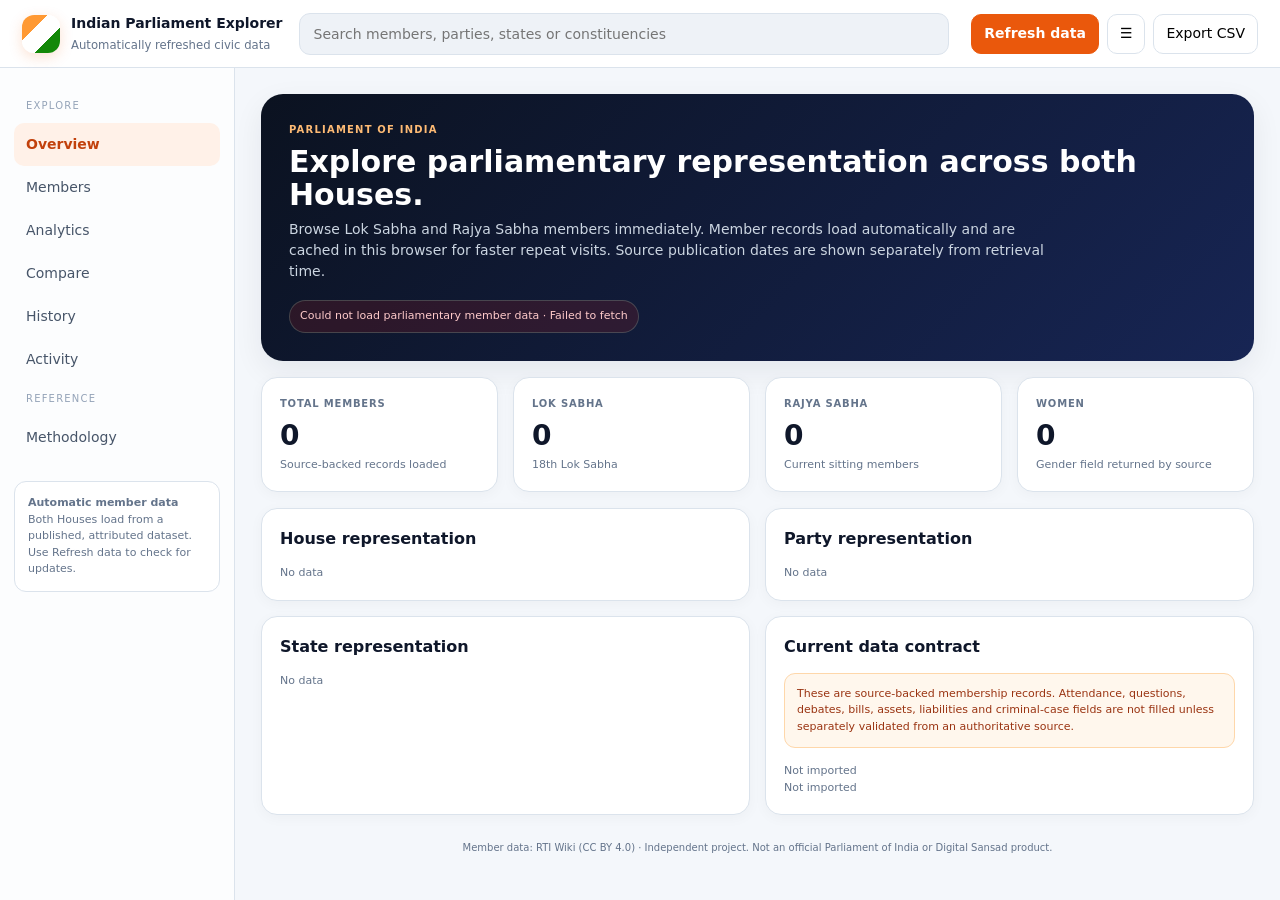
==== commit 553deaa2: "docs: add visible dataset attribution and refresh guidance" ====
--- a/index.html
+++ b/index.html
@@ -15,7 +15,7 @@
 <section id="analytics" class="view"><div class="eyebrow">Calculated from the loaded member directory</div><h1>Analytics</h1><div class="notice">All figures in this view are calculated from the loaded member records. They are derived statistics, not separately sourced parliamentary facts.</div><div class="grid three"><div class="card"><h2>Gender by House</h2><div id="genderByHouse"></div></div><div class="card"><h2>Age distribution</h2><div id="ageDistribution"></div></div><div class="card"><h2>House mix</h2><div id="houseMix"></div></div></div><div class="grid two" style="margin-top:15px"><div class="card"><h2>Party representation by House</h2><div id="partyByHouse"></div></div><div class="card"><h2>State/UT representation by House</h2><div id="stateByHouse"></div></div></div><div class="card" style="margin-top:15px"><h2>Top parties</h2><div id="topParties"></div></div><div class="card" style="margin-top:15px"><h2>Unsupported dimensions</h2><div id="unsupportedAnalytics" class="unsupported"></div></div></section>
 <section id="compare" class="view"><div class="eyebrow">Parliament-wide comparison</div><h1>Compare Houses</h1><div class="notice">All counts below are calculated from the loaded records. They describe representation in the source snapshot and do not classify majority, opposition, elected or nominated status.</div><div id="comparisonSummary" class="compare-summary"></div><div class="card"><h2>Compare individual members</h2><div class="muted">Select up to four members for a source-backed side-by-side comparison.</div><div id="comparePickers" class="grid two"></div></div><div id="compareResult" class="card" style="margin-top:15px"></div></section>
 <section id="activity" class="view"><div class="eyebrow">Official parliamentary activity</div><h1>Parliamentary activity</h1><div class="notice">This view is a discovery layer for official parliamentary activity resources. It links to Digital Sansad and the Parliament Digital Library rather than copying unvalidated activity records into the application. The linked resources may expose live or session-specific information.</div><div class="grid two activity-grid"><div class="card activity-card"><div class="pill">Lok Sabha</div><h2>Questions</h2><p class="muted">Questions, answers, question lists, calendars and related search resources.</p><a class="btn primary" href="https://sansad.in/ls/siteMap" target="_blank" rel="noreferrer">Open official resources</a></div><div class="card activity-card"><div class="pill">Lok Sabha</div><h2>Debates</h2><p class="muted">Uncorrected and corrected debates, debate search, synopsis and historical proceedings.</p><a class="btn primary" href="https://sansad.in/ls/siteMap" target="_blank" rel="noreferrer">Open official resources</a></div><div class="card activity-card"><div class="pill">Lok Sabha</div><h2>Legislation</h2><p class="muted">Official business and legislation resources covering Bills and related parliamentary material.</p><a class="btn primary" href="https://sansad.in/ls/business" target="_blank" rel="noreferrer">Open House Business</a></div><div class="card activity-card"><div class="pill">Lok Sabha</div><h2>Committees</h2><p class="muted">Committee composition, membership and related parliamentary committee resources.</p><a class="btn primary" href="https://sansad.in/ls/committee/committee-members" target="_blank" rel="noreferrer">Open committee members</a></div><div class="card activity-card"><div class="pill">Rajya Sabha</div><h2>Questions, debates and Bills</h2><p class="muted">The official House Business section provides questions, synopsis of debates and legislative business.</p><a class="btn primary" href="https://sansad.in/rs/house-business" target="_blank" rel="noreferrer">Open House Business</a></div><div class="card activity-card"><div class="pill">Rajya Sabha</div><h2>Activity dashboard</h2><p class="muted">Official dashboard entry point for debates, question notices, committee reports and Bills.</p><a class="btn primary" href="https://sansad.in/rs/dashboard" target="_blank" rel="noreferrer">Open dashboard</a></div><div class="card activity-card"><div class="pill">Rajya Sabha</div><h2>Committees</h2><p class="muted">Committee information and current parliamentary committee resources are available through the official site.</p><a class="btn primary" href="https://sansad.in/rs/siteMap" target="_blank" rel="noreferrer">Open official resources</a></div><div class="card activity-card"><div class="pill">Historical</div><h2>Parliament Digital Library</h2><p class="muted">Searchable parliamentary documents including historical debates, questions and committee material.</p><a class="btn primary" href="https://eparlib.sansad.in/" target="_blank" rel="noreferrer">Open digital library</a></div></div><div class="card" style="margin-top:15px"><h2>What is intentionally not calculated</h2><div class="unsupported">The explorer does not currently calculate member activity totals, attendance, debate participation, questions asked, Bills introduced, committee performance or similar rankings from these resources. Those metrics require separately validated, reproducible datasets and definitions.</div></div></section><section id="history" class="view"><div class="eyebrow">Historical reference</div><h1>Parliament history</h1><div class="notice">This history layer is an index to authoritative parliamentary archives. The chronology below records Lok Sabha periods and official archive links; it does not reproduce an unvalidated historical membership or election dataset.</div><div class="history-grid"><div class="card"><h2>Lok Sabha timeline</h2><div id="lokSabhaTimeline" class="timeline"><div class="muted">Loading historical archive…</div></div></div><div class="card"><h2>Rajya Sabha since 1952</h2><div id="rajyaSabhaHistory"></div></div></div><div class="card" style="margin-top:15px"><h2>Historical sources</h2><div id="historySources" class="method"></div></div></section><section id="methodology" class="view"><div class="eyebrow">Provenance</div><h1>Methodology</h1><div class="method"><div><strong>Primary sources</strong><br><a href="https://sansad.in/ls/members" target="_blank" rel="noreferrer">Lok Sabha member directory</a> · <a href="https://sansad.in/rs/members" target="_blank" rel="noreferrer">Rajya Sabha member directory</a>.</div><div><strong>Local import time</strong><br><span id="retrievedAt">Source metadata loading</span><br><span class="muted">This records when the file was imported, not when its source data was published.</span></div><div><strong>Coverage</strong><br>Coverage is determined by the two published source snapshots; the overview shows the loaded member counts for each House.</div><div><strong>Imported fields</strong><br>Name, house, party, state/UT, constituency where supplied, membership status, terms and available biographical fields.</div><div><strong>Unavailable fields</strong><br>Attendance, questions, debates, bills, assets, liabilities and criminal cases remain null unless separately validated from authoritative source records.</div><div><strong>Derived values</strong><br>Counts, shares, rankings and comparisons shown by the application are calculated from the locally imported records and are not presented as directly sourced facts.</div><div><strong>Member data</strong><br>Member records load automatically from the RTI Wiki published JSON snapshots. The app caches successful loads in browser storage and does not call Digital Sansad APIs directly. Source as-of dates and retrieval time are displayed separately.</div><div><strong>Historical reference layer</strong><br>Historical chronology and archive links are maintained in <code>data/history.json</code> and loaded locally.</div><div><strong>Archive</strong><br><code>legacy.html</code> is retained only as an archival copy of the previous application and is not used by the production data loader.</div><div><strong>Report a data issue</strong><br><a href="https://github.com/Aaqibhafeezkhan/IndianParliamentInfographic/issues/new?template=blank" target="_blank" rel="noreferrer">Open a correction report on GitHub</a>. Include the member, field, official source URL and retrieval date.</div></div></section>
-<div class="footer">Independent project. Not an official Parliament of India or Digital Sansad product.</div></main></div>
+<div class="footer">Member data: RTI Wiki (CC BY 4.0) · Independent project. Not an official Parliament of India or Digital Sansad product.</div></main></div>
 <div class="modal" id="modal"><div class="dialog"><div class="dialog-head"><div><strong id="modalName"></strong><div id="modalMeta" class="muted"></div></div><button class="close" id="close">×</button></div><div class="dialog-body" id="modalBody"></div></div></div>
 <script src="data/loader.js"></script>
 <script src="app.js"></script>
